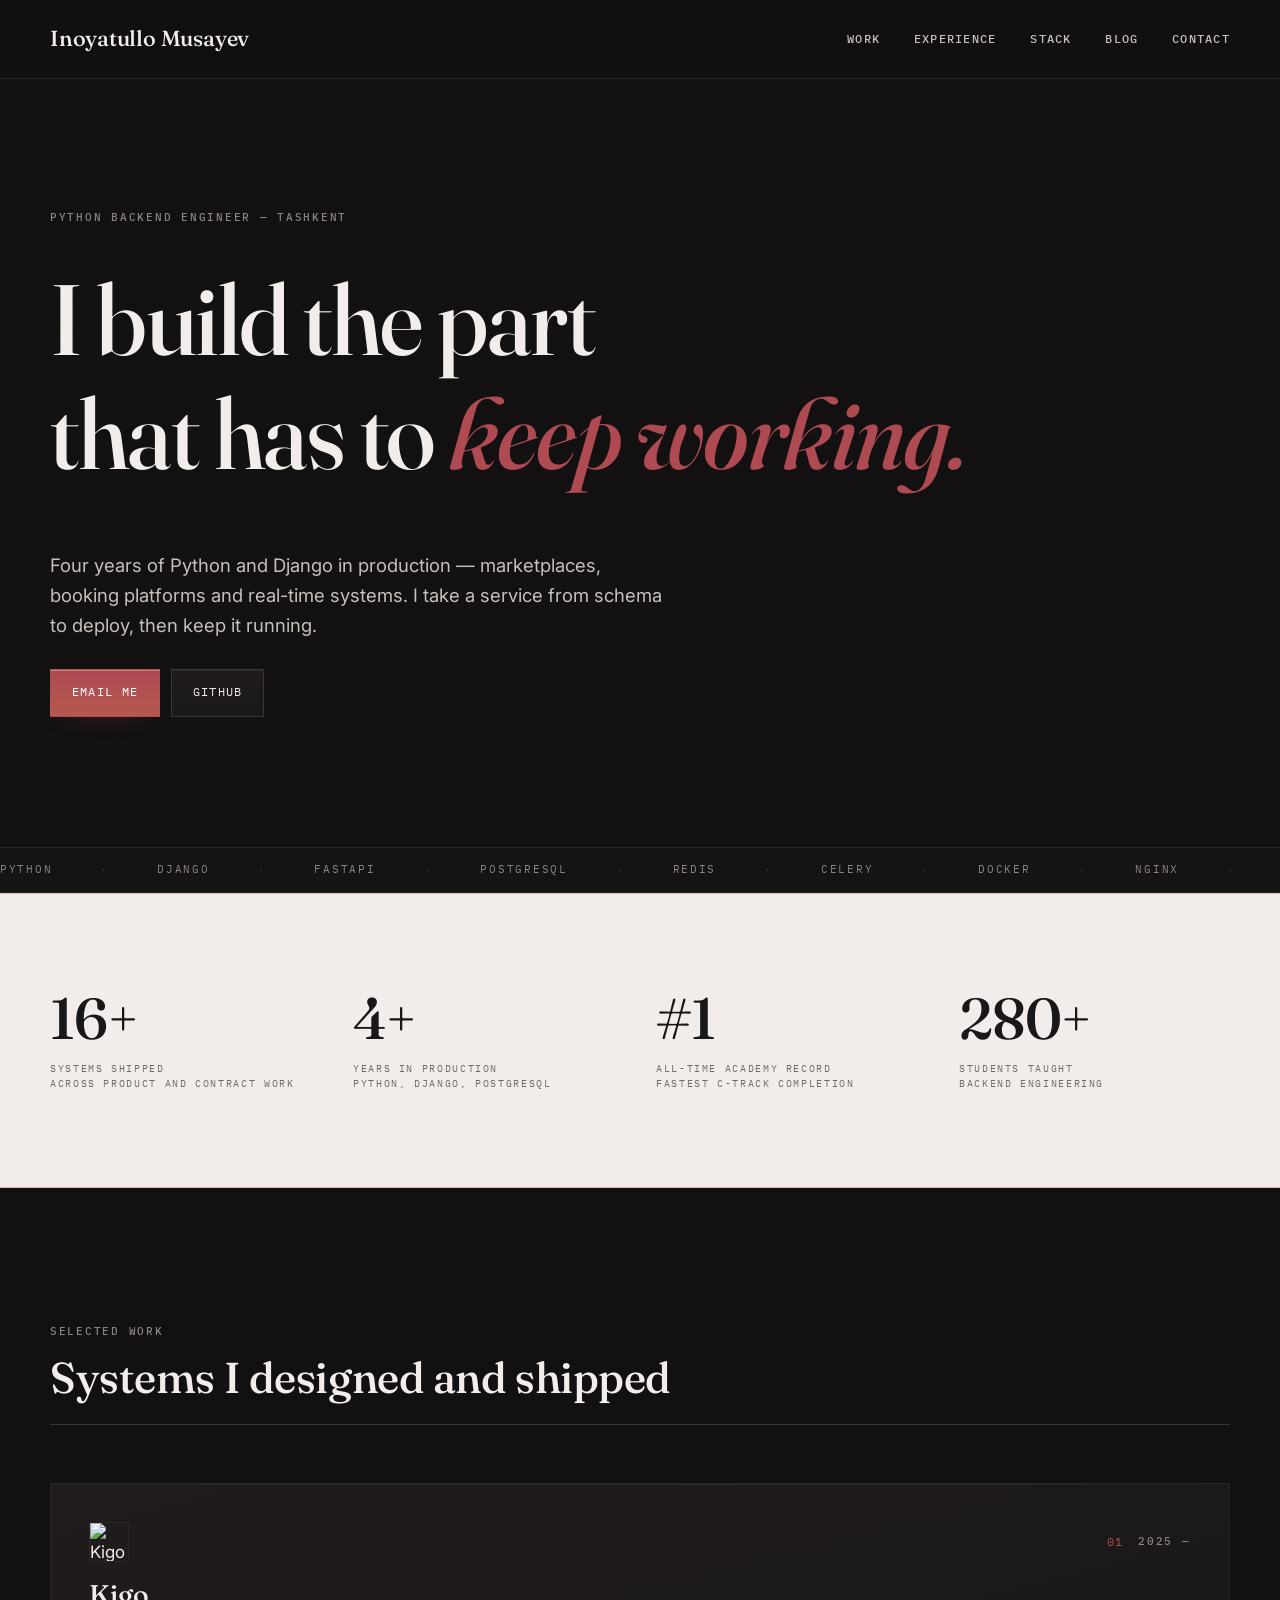
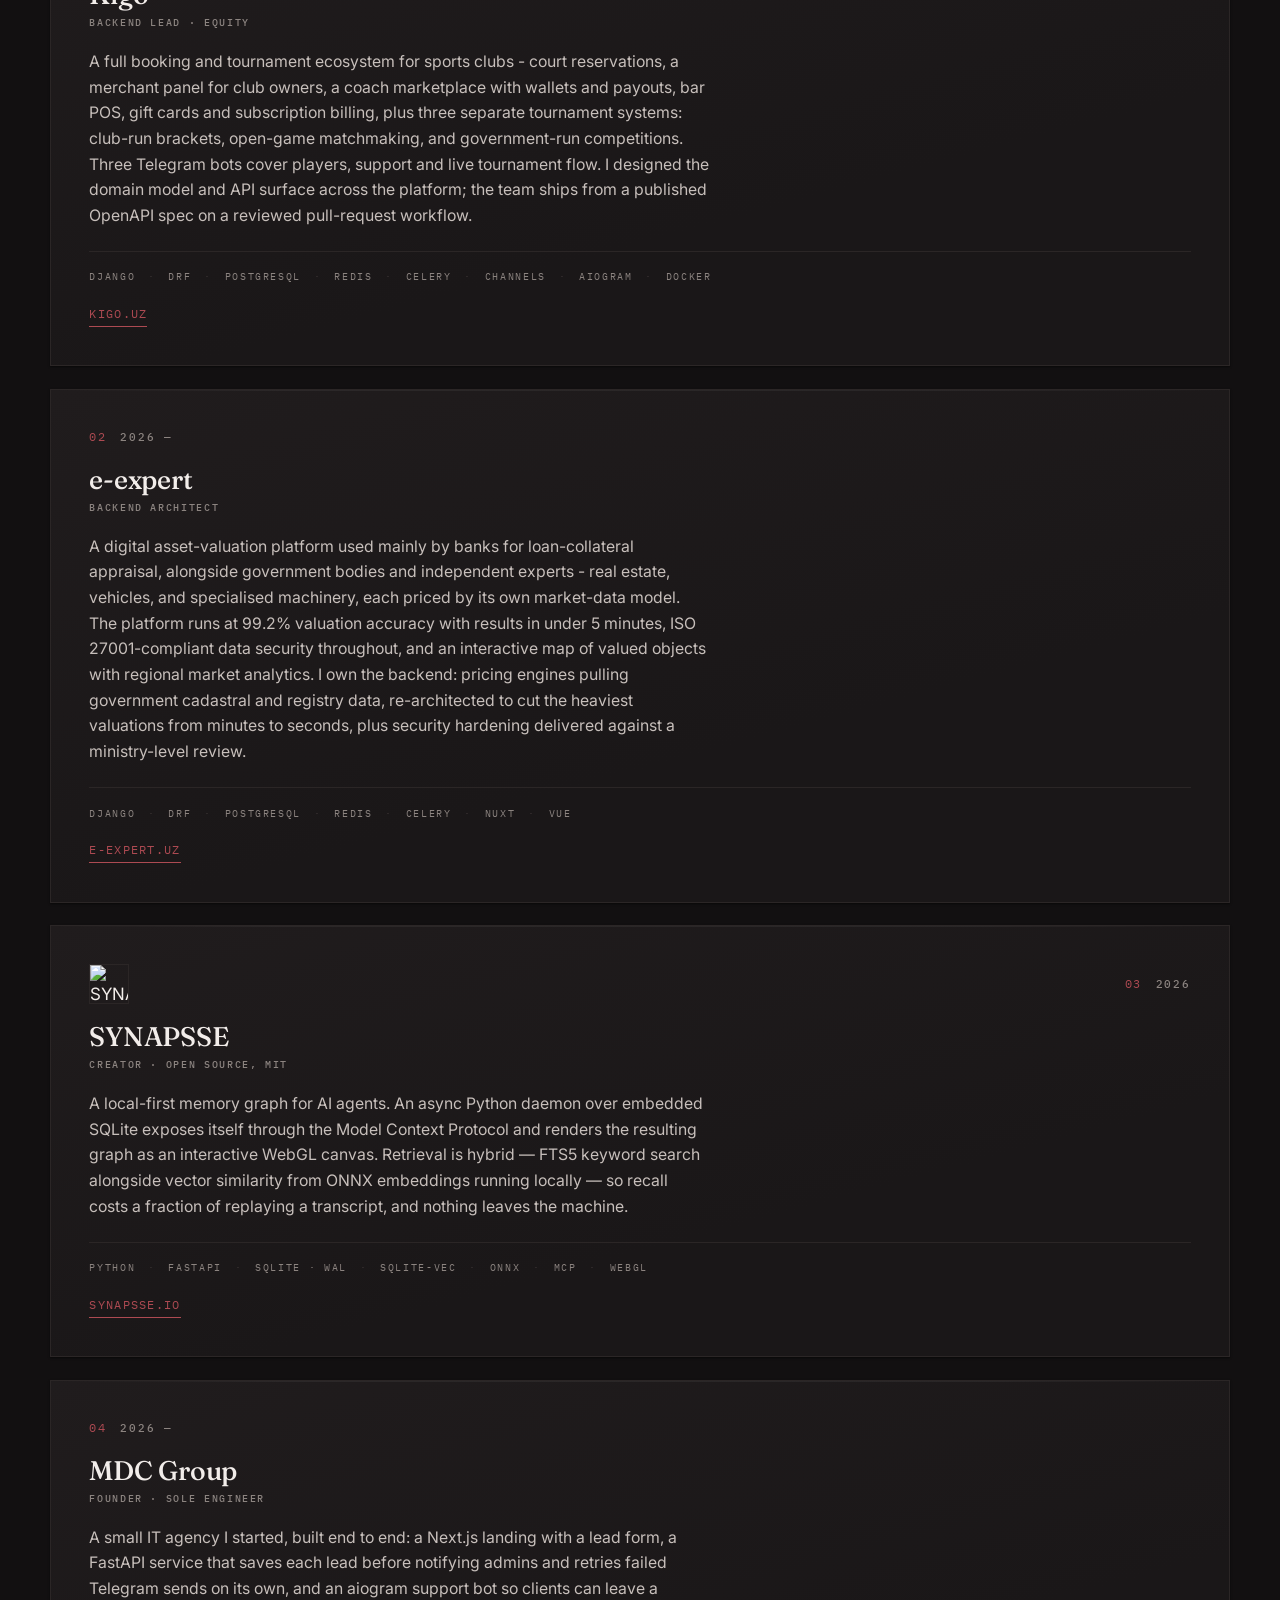
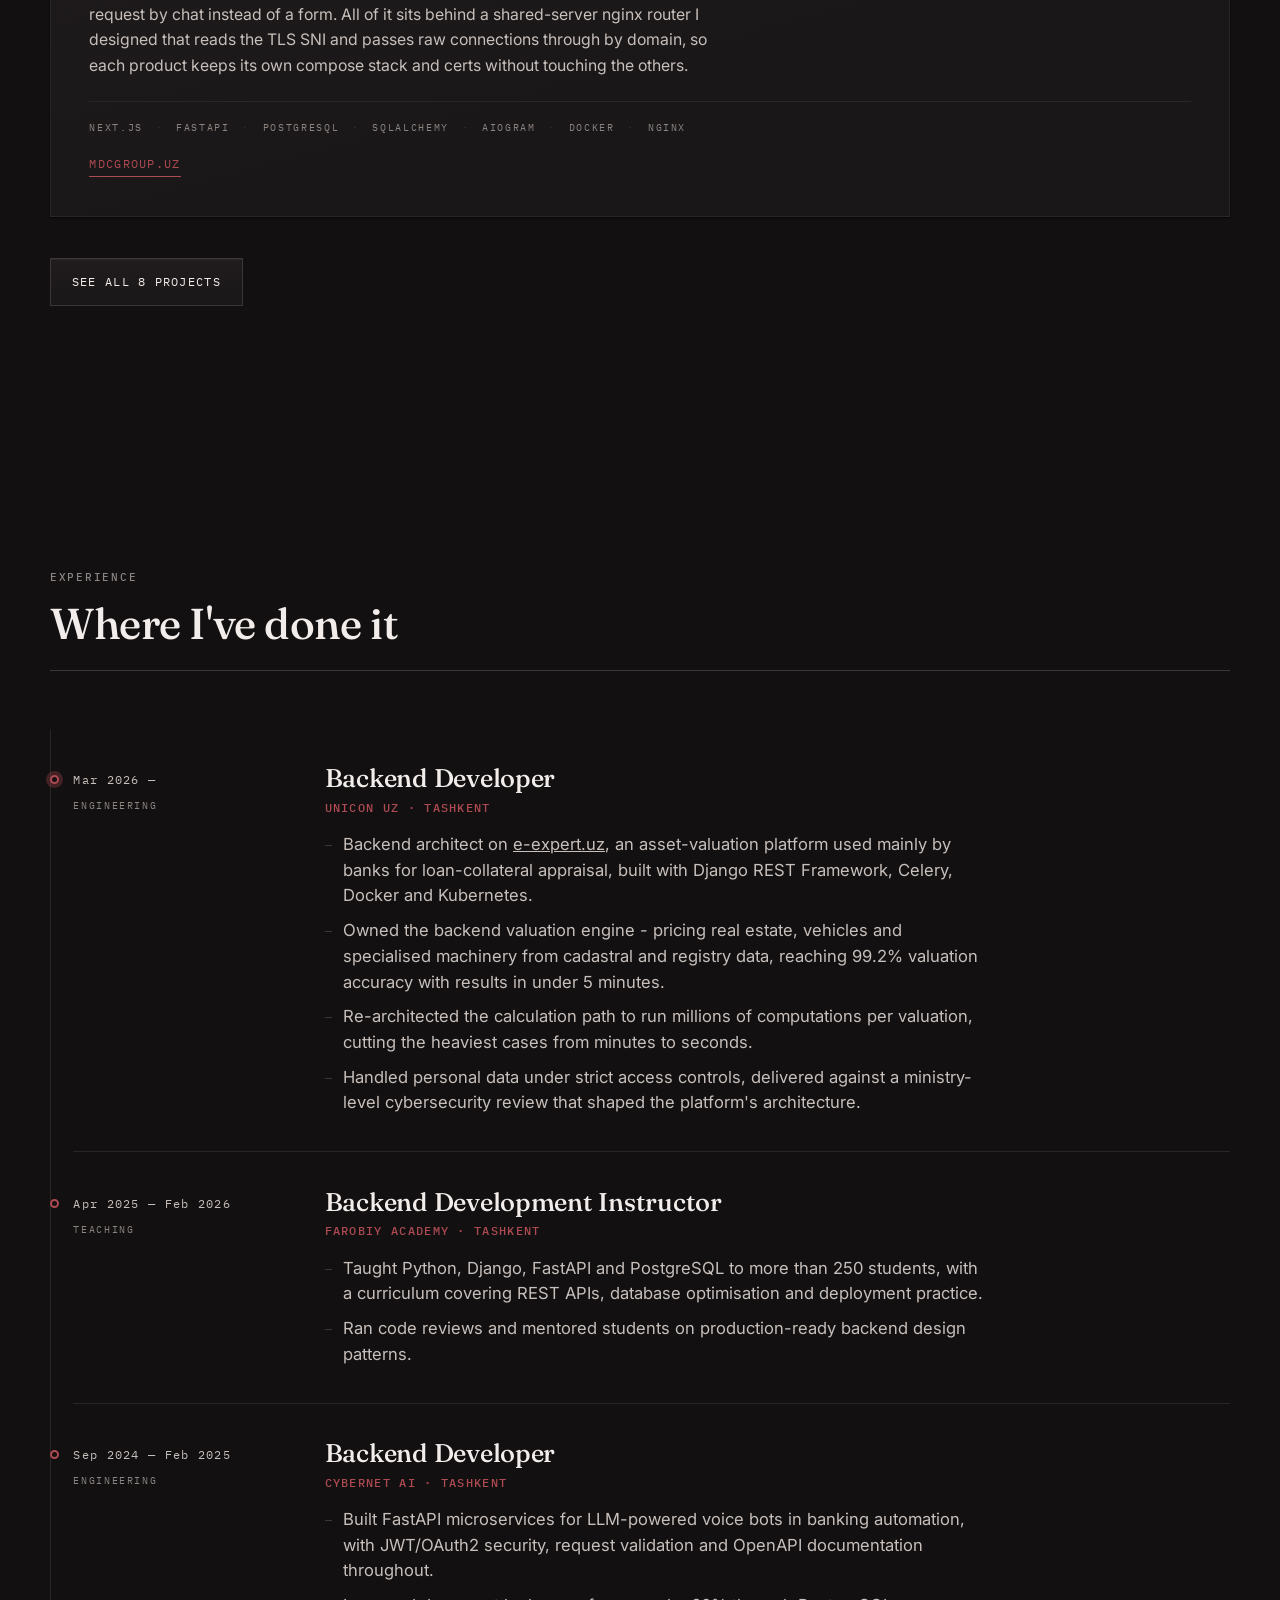
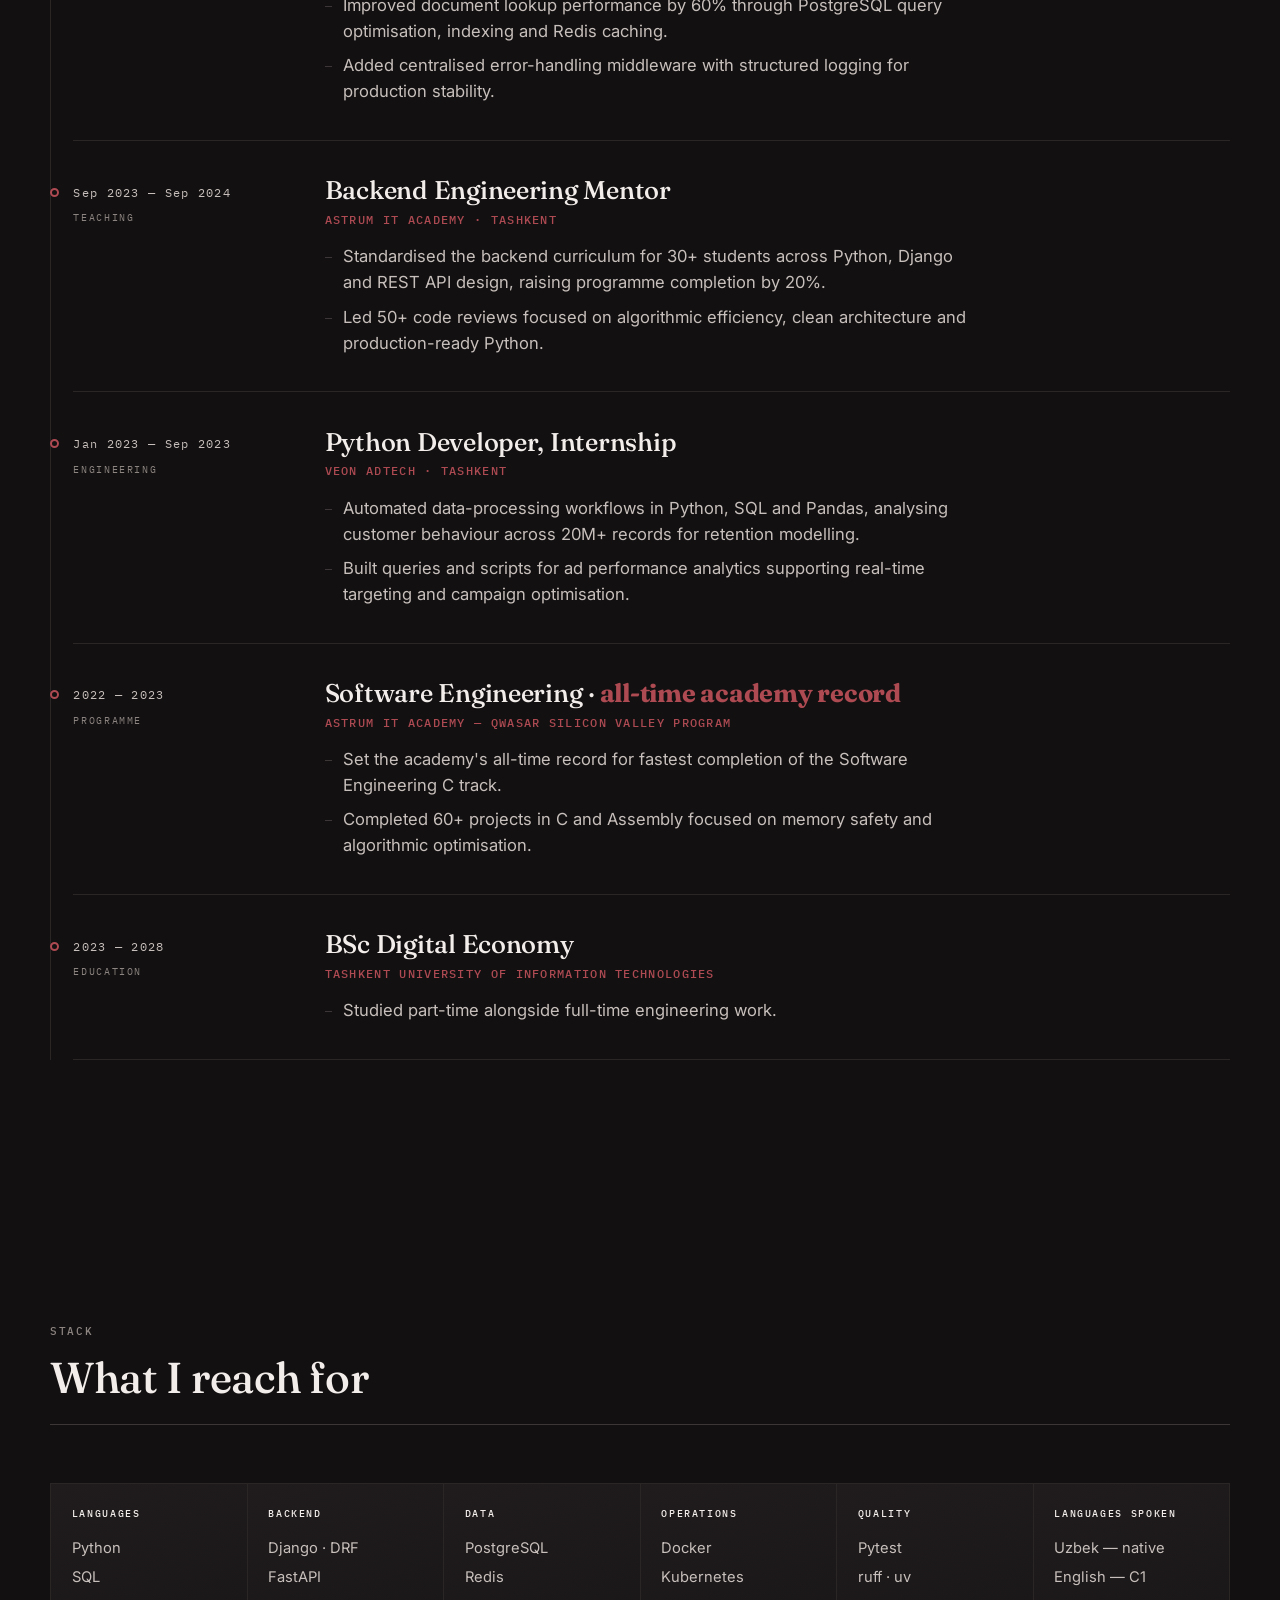
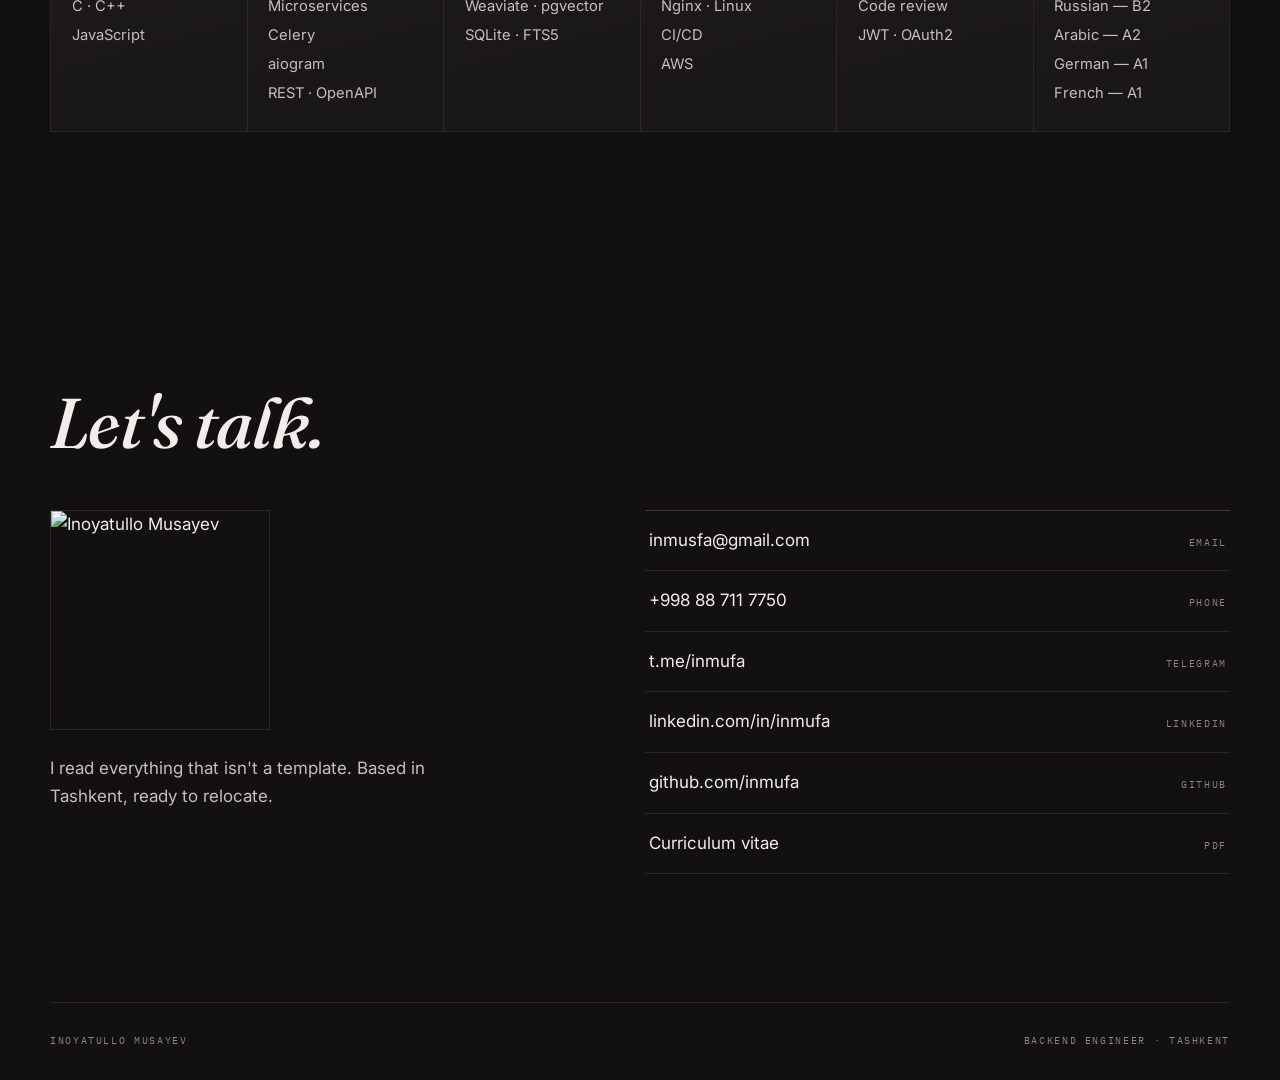
==== index.html @ 4c958985 "feat: split into multi-page site - dedicated work archive and blog" ====
<!doctype html>
<html lang="en">
<head>
<meta charset="utf-8">
<meta name="viewport" content="width=device-width, initial-scale=1">
<meta name="color-scheme" content="light dark">

<title>Inoyatullo Musayev — Python backend engineer</title>
<meta name="description" content="Python backend engineer in Tashkent. Four years of Django and FastAPI in production — marketplaces, booking platforms and real-time systems, owned from schema to deploy.">
<meta name="author" content="Inoyatullo Musayev">
<link rel="canonical" href="https://inmufa.com/">

<meta property="og:type" content="profile">
<meta property="og:site_name" content="Inoyatullo Musayev">
<meta property="og:title" content="Inoyatullo Musayev — Python backend engineer">
<meta property="og:description" content="Four years of Django and FastAPI in production. Marketplaces, booking platforms and real-time systems, owned from schema to deploy.">
<meta property="og:url" content="https://inmufa.com/">
<meta property="og:image" content="https://inmufa.com/assets/og.png">
<meta property="og:image:width" content="1200">
<meta property="og:image:height" content="630">
<meta name="twitter:card" content="summary_large_image">

<link rel="icon" href="assets/favicon.svg" type="image/svg+xml">
<meta name="theme-color" content="#120F10">

<link rel="preconnect" href="https://fonts.googleapis.com">
<link rel="preconnect" href="https://fonts.gstatic.com" crossorigin>
<link rel="stylesheet" href="https://fonts.googleapis.com/css2?family=Fraunces:ital,opsz,wght@0,9..144,400;0,9..144,500;0,9..144,600;1,9..144,500&family=Inter:wght@400;500;600;700&family=IBM+Plex+Mono:wght@400;500&display=swap">
<link rel="stylesheet" href="styles/main.css">

<script type="application/ld+json">
{
  "@context": "https://schema.org",
  "@type": "Person",
  "name": "Inoyatullo Musayev",
  "jobTitle": "Backend Engineer",
  "email": "inmusfa@gmail.com",
  "url": "https://inmufa.com/",
  "address": { "@type": "PostalAddress", "addressLocality": "Tashkent", "addressCountry": "UZ" },
  "knowsLanguage": ["uz", "en", "ru", "ar", "de", "fr"],
  "sameAs": [
    "https://github.com/inmufa",
    "https://www.linkedin.com/in/inmufa/",
    "https://t.me/inmufa"
  ]
}
</script>
</head>

<body>
<a class="skip" href="#work">Skip to work</a>
<div class="progress" aria-hidden="true"></div>

<header class="nav">
  <div class="wrap nav__bar">
    <a class="nav__name" href="#top">Inoyatullo Musayev</a>
    <nav class="nav__links" aria-label="Sections">
      <a href="#work">Work</a>
      <a href="#experience">Experience</a>
      <a href="#stack">Stack</a>
      <a href="blog/">Blog</a>
      <a href="#contact">Contact</a>
      <a class="nav__mobile" href="mailto:inmusfa@gmail.com">Email</a>
    </nav>
  </div>
</header>

<main id="top">

  <section class="hero wrap" aria-label="Introduction">
    <p class="label hero__eyebrow">Python backend engineer — Tashkent</p>
    <h1 class="hero__title" aria-label="I build the part that has to keep working.">
      <span class="mask"><span>I build the part</span></span>
      <span class="mask"><span>that has to <em>keep working.</em></span></span>
    </h1>
    <div class="hero__foot">
      <p>
        Four years of Python and Django in production — marketplaces, booking platforms
        and real-time systems. I take a service from schema to deploy, then keep it running.
      </p>
      <div class="hero__cta">
        <a class="button button--primary" href="mailto:inmusfa@gmail.com"><span>Email me</span></a>
        <a class="button" href="https://github.com/inmufa" target="_blank" rel="noopener noreferrer"><span>GitHub</span></a>
      </div>
    </div>
  </section>

  <div class="marquee" aria-hidden="true">
    <div class="marquee__track">
      <span>Python</span><span>Django</span><span>FastAPI</span><span>PostgreSQL</span><span>Redis</span><span>Celery</span><span>Docker</span><span>Nginx</span><span>Pytest</span><span>OpenAPI</span>
      <span>Python</span><span>Django</span><span>FastAPI</span><span>PostgreSQL</span><span>Redis</span><span>Celery</span><span>Docker</span><span>Nginx</span><span>Pytest</span><span>OpenAPI</span>
    </div>
  </div>

  <section class="band" aria-label="At a glance">
    <div class="wrap band__grid">
      <div class="stat">
        <b class="stat__value" data-count-to="16" data-suffix="+">16+</b>
        <span class="stat__label">Systems shipped<br>across product and contract work</span>
      </div>
      <div class="stat">
        <b class="stat__value" data-count-to="4" data-suffix="+">4+</b>
        <span class="stat__label">Years in production<br>Python, Django, PostgreSQL</span>
      </div>
      <div class="stat">
        <b class="stat__value" data-count-to="1" data-prefix="#">#1</b>
        <span class="stat__label">All-time academy record<br>fastest C-track completion</span>
      </div>
      <div class="stat">
        <b class="stat__value" data-count-to="280" data-suffix="+">280+</b>
        <span class="stat__label">Students taught<br>backend engineering</span>
      </div>
    </div>
  </section>

  <section class="section wrap" id="work" aria-labelledby="work-title">
    <header class="section__head reveal">
      <span class="label">Selected work</span>
      <h2 id="work-title">Systems I designed and shipped</h2>
      <div class="section__rule"></div>
    </header>

    <div class="cards">
      <article class="card card--wide reveal">
        <div class="card__top"><img class="card__logo" src="assets/logos/kigo.png" alt="Kigo logo" width="40" height="40" loading="lazy"><span class="card__num">01</span><span class="label">2025 —</span></div>
        <h3 class="card__title">Kigo</h3>
        <p class="card__role">Backend lead · equity</p>
        <p class="card__body">
          A full booking and tournament ecosystem for sports clubs - court reservations, a
          merchant panel for club owners, a coach marketplace with wallets and payouts, bar
          POS, gift cards and subscription billing, plus three separate tournament systems:
          club-run brackets, open-game matchmaking, and government-run competitions. Three
          Telegram bots cover players, support and live tournament flow. I designed the domain
          model and API surface across the platform; the team ships from a published OpenAPI
          spec on a reviewed pull-request workflow.
        </p>
        <ul class="tech">
          <li>Django</li><li>DRF</li><li>PostgreSQL</li><li>Redis</li><li>Celery</li><li>Channels</li><li>aiogram</li><li>Docker</li>
        </ul>
        <a class="card__link" href="https://kigo.uz" target="_blank" rel="noopener noreferrer">kigo.uz</a>
      </article>

      <article class="card card--wide reveal">
        <div class="card__top"><span class="card__num">02</span><span class="label">2026 —</span></div>
        <h3 class="card__title">e-expert</h3>
        <p class="card__role">Backend architect</p>
        <p class="card__body">
          A digital asset-valuation platform used mainly by banks for loan-collateral
          appraisal, alongside government bodies and independent experts - real estate,
          vehicles, and specialised machinery, each priced by its own market-data model. The
          platform runs at 99.2% valuation accuracy with results in under 5 minutes, ISO
          27001-compliant data security throughout, and an interactive map of valued objects
          with regional market analytics. I own the backend: pricing engines pulling
          government cadastral and registry data, re-architected to cut the heaviest
          valuations from minutes to seconds, plus security hardening delivered against a
          ministry-level review.
        </p>
        <ul class="tech">
          <li>Django</li><li>DRF</li><li>PostgreSQL</li><li>Redis</li><li>Celery</li><li>Nuxt</li><li>Vue</li>
        </ul>
        <a class="card__link" href="https://e-expert.uz" target="_blank" rel="noopener noreferrer">e-expert.uz</a>
      </article>

      <article class="card card--wide reveal">
        <div class="card__top"><img class="card__logo" src="assets/logos/synapsse.png" alt="SYNAPSSE logo" width="40" height="40" loading="lazy"><span class="card__num">03</span><span class="label">2026</span></div>
        <h3 class="card__title">SYNAPSSE</h3>
        <p class="card__role">Creator · open source, MIT</p>
        <p class="card__body">
          A local-first memory graph for AI agents. An async Python daemon over embedded SQLite
          exposes itself through the Model Context Protocol and renders the resulting graph as
          an interactive WebGL canvas. Retrieval is hybrid — FTS5 keyword search alongside
          vector similarity from ONNX embeddings running locally — so recall costs a fraction
          of replaying a transcript, and nothing leaves the machine.
        </p>
        <ul class="tech">
          <li>Python</li><li>FastAPI</li><li>SQLite · WAL</li><li>sqlite-vec</li><li>ONNX</li><li>MCP</li><li>WebGL</li>
        </ul>
        <a class="card__link" href="https://synapsse.io" target="_blank" rel="noopener noreferrer">synapsse.io</a>
      </article>

      <article class="card card--wide reveal">
        <div class="card__top"><span class="card__num">04</span><span class="label">2026 —</span></div>
        <h3 class="card__title">MDC Group</h3>
        <p class="card__role">Founder · sole engineer</p>
        <p class="card__body">
          A small IT agency I started, built end to end: a Next.js landing with a lead form,
          a FastAPI service that saves each lead before notifying admins and retries failed
          Telegram sends on its own, and an aiogram support bot so clients can leave a request
          by chat instead of a form. All of it sits behind a shared-server nginx router I
          designed that reads the TLS SNI and passes raw connections through by domain, so
          each product keeps its own compose stack and certs without touching the others.
        </p>
        <ul class="tech">
          <li>Next.js</li><li>FastAPI</li><li>PostgreSQL</li><li>SQLAlchemy</li><li>aiogram</li><li>Docker</li><li>nginx</li>
        </ul>
        <a class="card__link" href="https://mdcgroup.uz" target="_blank" rel="noopener noreferrer">mdcgroup.uz</a>
      </article>
    </div>

    <a class="button work__more" href="work/"><span>See all 8 projects</span></a>
  </section>

  <section class="section wrap" id="experience" aria-labelledby="experience-title">
    <header class="section__head reveal">
      <span class="label">Experience</span>
      <h2 id="experience-title">Where I've done it</h2>
      <div class="section__rule"></div>
    </header>

    <div class="timeline reveal">
      <article class="role">
        <div class="role__when">Mar 2026 —<span class="role__kind">Engineering</span></div>
        <div class="role__detail">
          <h3 class="role__title">Backend Developer</h3>
          <p class="role__place">UNICON UZ · Tashkent</p>
          <ul class="role__points">
            <li>Backend architect on <a href="https://e-expert.uz" target="_blank" rel="noopener noreferrer">e-expert.uz</a>, an asset-valuation platform used mainly by banks for loan-collateral appraisal, built with Django REST Framework, Celery, Docker and Kubernetes.</li>
            <li>Owned the backend valuation engine - pricing real estate, vehicles and specialised machinery from cadastral and registry data, reaching 99.2% valuation accuracy with results in under 5 minutes.</li>
            <li>Re-architected the calculation path to run millions of computations per valuation, cutting the heaviest cases from minutes to seconds.</li>
            <li>Handled personal data under strict access controls, delivered against a ministry-level cybersecurity review that shaped the platform's architecture.</li>
          </ul>
        </div>
      </article>

      <article class="role">
        <div class="role__when">Apr 2025 — Feb 2026<span class="role__kind">Teaching</span></div>
        <div class="role__detail">
          <h3 class="role__title">Backend Development Instructor</h3>
          <p class="role__place">Farobiy Academy · Tashkent</p>
          <ul class="role__points">
            <li>Taught Python, Django, FastAPI and PostgreSQL to more than 250 students, with a curriculum covering REST APIs, database optimisation and deployment practice.</li>
            <li>Ran code reviews and mentored students on production-ready backend design patterns.</li>
          </ul>
        </div>
      </article>

      <article class="role">
        <div class="role__when">Sep 2024 — Feb 2025<span class="role__kind">Engineering</span></div>
        <div class="role__detail">
          <h3 class="role__title">Backend Developer</h3>
          <p class="role__place">Cybernet AI · Tashkent</p>
          <ul class="role__points">
            <li>Built FastAPI microservices for LLM-powered voice bots in banking automation, with JWT/OAuth2 security, request validation and OpenAPI documentation throughout.</li>
            <li>Improved document lookup performance by 60% through PostgreSQL query optimisation, indexing and Redis caching.</li>
            <li>Added centralised error-handling middleware with structured logging for production stability.</li>
          </ul>
        </div>
      </article>

      <article class="role">
        <div class="role__when">Sep 2023 — Sep 2024<span class="role__kind">Teaching</span></div>
        <div class="role__detail">
          <h3 class="role__title">Backend Engineering Mentor</h3>
          <p class="role__place">Astrum IT Academy · Tashkent</p>
          <ul class="role__points">
            <li>Standardised the backend curriculum for 30+ students across Python, Django and REST API design, raising programme completion by 20%.</li>
            <li>Led 50+ code reviews focused on algorithmic efficiency, clean architecture and production-ready Python.</li>
          </ul>
        </div>
      </article>

      <article class="role">
        <div class="role__when">Jan 2023 — Sep 2023<span class="role__kind">Engineering</span></div>
        <div class="role__detail">
          <h3 class="role__title">Python Developer, Internship</h3>
          <p class="role__place">VEON AdTech · Tashkent</p>
          <ul class="role__points">
            <li>Automated data-processing workflows in Python, SQL and Pandas, analysing customer behaviour across 20M+ records for retention modelling.</li>
            <li>Built queries and scripts for ad performance analytics supporting real-time targeting and campaign optimisation.</li>
          </ul>
        </div>
      </article>

      <article class="role">
        <div class="role__when">2022 — 2023<span class="role__kind">Programme</span></div>
        <div class="role__detail">
          <h3 class="role__title">Software Engineering · <b>all-time academy record</b></h3>
          <p class="role__place">Astrum IT Academy — Qwasar Silicon Valley Program</p>
          <ul class="role__points">
            <li>Set the academy's all-time record for fastest completion of the Software Engineering C track.</li>
            <li>Completed 60+ projects in C and Assembly focused on memory safety and algorithmic optimisation.</li>
          </ul>
        </div>
      </article>

      <article class="role">
        <div class="role__when">2023 — 2028<span class="role__kind">Education</span></div>
        <div class="role__detail">
          <h3 class="role__title">BSc Digital Economy</h3>
          <p class="role__place">Tashkent University of Information Technologies</p>
          <ul class="role__points">
            <li>Studied part-time alongside full-time engineering work.</li>
          </ul>
        </div>
      </article>
    </div>
  </section>

  <section class="section wrap" id="stack" aria-labelledby="stack-title">
    <header class="section__head reveal">
      <span class="label">Stack</span>
      <h2 id="stack-title">What I reach for</h2>
      <div class="section__rule"></div>
    </header>

    <div class="stack reveal">
      <div class="stack__cell">
        <h4>Languages</h4>
        <ul><li>Python</li><li>SQL</li><li>C · C++</li><li>JavaScript</li></ul>
      </div>
      <div class="stack__cell">
        <h4>Backend</h4>
        <ul><li>Django · DRF</li><li>FastAPI</li><li>Microservices</li><li>Celery</li><li>aiogram</li><li>REST · OpenAPI</li></ul>
      </div>
      <div class="stack__cell">
        <h4>Data</h4>
        <ul><li>PostgreSQL</li><li>Redis</li><li>Weaviate · pgvector</li><li>SQLite · FTS5</li></ul>
      </div>
      <div class="stack__cell">
        <h4>Operations</h4>
        <ul><li>Docker</li><li>Kubernetes</li><li>Nginx · Linux</li><li>CI/CD</li><li>AWS</li></ul>
      </div>
      <div class="stack__cell">
        <h4>Quality</h4>
        <ul><li>Pytest</li><li>ruff · uv</li><li>Code review</li><li>JWT · OAuth2</li></ul>
      </div>
      <div class="stack__cell">
        <h4>Languages spoken</h4>
        <ul><li>Uzbek — native</li><li>English — C1</li><li>Russian — B2</li><li>Arabic — A2</li><li>German — A1</li><li>French — A1</li></ul>
      </div>
    </div>
  </section>

  <section class="section wrap contact" id="contact" aria-labelledby="contact-title">
    <div class="reveal">
      <h2 class="contact__title" id="contact-title">Let's talk.</h2>
      <div class="contact__grid">
        <div class="contact__intro">
          <img class="contact__portrait" src="assets/portrait.jpg"
               alt="Inoyatullo Musayev" width="220" height="220" loading="lazy">
          <p class="contact__note">I read everything that isn't a template. Based in Tashkent, ready to relocate.</p>
        </div>
        <ul class="links">
          <li><a href="mailto:inmusfa@gmail.com"><span>inmusfa@gmail.com</span><em>Email</em></a></li>
          <li><a href="tel:+998887117750"><span>+998 88 711 7750</span><em>Phone</em></a></li>
          <li><a href="https://t.me/inmufa" target="_blank" rel="noopener noreferrer"><span>t.me/inmufa</span><em>Telegram</em></a></li>
          <li><a href="https://www.linkedin.com/in/inmufa/" target="_blank" rel="noopener noreferrer"><span>linkedin.com/in/inmufa</span><em>LinkedIn</em></a></li>
          <li><a href="https://github.com/inmufa" target="_blank" rel="noopener noreferrer"><span>github.com/inmufa</span><em>GitHub</em></a></li>
          <li><a href="cv/" target="_blank" rel="noopener"><span>Curriculum vitae</span><em>PDF</em></a></li>
        </ul>
      </div>
    </div>
  </section>
</main>

<footer class="wrap footer">
  <span>Inoyatullo Musayev</span>
  <span>Backend engineer · Tashkent</span>
</footer>

<script src="scripts/main.js" defer></script>
</body>
</html>
---- styles/main.css ----
/* ============================================================
   Inoyatullo Musayev — portfolio
   Dark, warm and editorial: serif display type, burgundy accent,
   restrained motion. Not another blue-on-black dev template.
   ============================================================ */

/* --- tokens -------------------------------------------------- */
:root {
  color-scheme: dark light;

  --paper: #121011;
  --panel: #1A1718;
  --panel-top: #201C1D;
  --sunken: #161314;

  --ink: #F2EDEA;
  --ink-2: #C7BFBB;
  --muted: #8C8480;

  --line: #2B2626;
  --line-strong: #3D3636;

  --accent: #AD4A52;
  --accent-2: #C97A4A;
  --accent-wash: rgb(173 74 82 / 12%);
  --accent-glow: rgb(173 74 82 / 32%);

  --rim: rgb(255 255 255 / 8%);
  --sheen: rgb(255 255 255 / 5%);
  --shadow: rgb(0 0 0 / 55%);

  --band: #F2EDEA;
  --band-ink: #1A1718;
  --band-muted: #726B67;

  --display: "Fraunces", "Iowan Old Style", Georgia, serif;
  --body: "Inter", "Helvetica Neue", Arial, sans-serif;
  --mono: "IBM Plex Mono", ui-monospace, "SF Mono", Menlo, monospace;

  --page: 1180px;
  --gutter: clamp(1.25rem, 5vw, 3rem);
  --nav-height: 78px;

  --ease: cubic-bezier(0.22, 1, 0.36, 1);
  --ease-out: cubic-bezier(0.16, 1, 0.3, 1);
}

/* An explicit light mode, kept for anyone who asks for it — not
   the default experience the brand wants to lead with. */
:root[data-theme="light"] {
  --paper: #FBF9F7;
  --panel: #FFFFFF;
  --panel-top: #FFFFFF;
  --sunken: #F2EEEB;

  --ink: #1D1818;
  --ink-2: #4A4342;
  --muted: #847B77;

  --line: #E7E0DC;
  --line-strong: #D6CCC6;

  --accent: #8E3942;
  --accent-2: #AD6134;
  --accent-wash: rgb(142 57 66 / 9%);
  --accent-glow: rgb(142 57 66 / 22%);

  --rim: rgb(255 255 255 / 95%);
  --sheen: rgb(255 255 255 / 60%);
  --shadow: rgb(29 24 24 / 10%);

  --band: #1D1818;
  --band-ink: #FBF9F7;
  --band-muted: #A39A95;
}

/* --- base ---------------------------------------------------- */
*,
*::before,
*::after { box-sizing: border-box; }

html {
  scroll-behavior: smooth;
  -webkit-text-size-adjust: 100%;
}

body {
  margin: 0;
  background: var(--paper);
  color: var(--ink);
  font-family: var(--body);
  font-size: 17px;
  line-height: 1.62;
  overflow-x: hidden;
  -webkit-font-smoothing: antialiased;
}

/* A grain plate so the flat ground reads as a surface. */
body::after {
  content: "";
  position: fixed;
  inset: 0;
  z-index: 0;
  opacity: 0.5;
  mix-blend-mode: overlay;
  pointer-events: none;
  background-image: url("data:image/svg+xml,%3Csvg xmlns='http://www.w3.org/2000/svg' width='120' height='120'%3E%3Cfilter id='g'%3E%3CfeTurbulence type='fractalNoise' baseFrequency='.9' numOctaves='4'/%3E%3C/filter%3E%3Crect width='120' height='120' filter='url(%23g)' opacity='.045'/%3E%3C/svg%3E");
}

.nav,
main,
.footer { position: relative; z-index: 1; }

p, h1, h2, h3, h4 { margin: 0; }
ul { margin: 0; padding: 0; list-style: none; }
a { color: inherit; }

:focus-visible {
  outline: 2px solid var(--accent);
  outline-offset: 3px;
}

/* --- utilities ----------------------------------------------- */
.wrap {
  width: min(var(--page), 100% - var(--gutter) * 2);
  margin-inline: auto;
}

.label {
  font-family: var(--mono);
  font-size: 0.68rem;
  font-weight: 500;
  letter-spacing: 0.16em;
  text-transform: uppercase;
  color: var(--muted);
}

.skip {
  position: absolute;
  top: 0;
  left: -9999px;
  z-index: 100;
  padding: 0.7rem 1.1rem;
  background: var(--ink);
  color: var(--paper);
  font-family: var(--mono);
  font-size: 0.73rem;
  letter-spacing: 0.11em;
  text-transform: uppercase;
}
.skip:focus { left: 0.75rem; top: 0.75rem; }

.progress {
  position: fixed;
  inset: 0 auto auto 0;
  z-index: 99;
  width: 0;
  height: 2px;
  background: var(--accent);
  transition: width 0.1s linear;
}

/* --- navigation ---------------------------------------------- */
.nav {
  position: sticky;
  top: 0;
  z-index: 60;
  background: color-mix(in srgb, var(--paper) 78%, transparent);
  backdrop-filter: blur(14px) saturate(1.2);
  border-bottom: 1px solid var(--line);
}

.nav__bar {
  display: flex;
  align-items: center;
  justify-content: space-between;
  gap: 2rem;
  height: var(--nav-height);
}

.nav__name {
  font-family: var(--display);
  font-size: clamp(1.2rem, 1.7vw, 1.5rem);
  font-weight: 500;
  letter-spacing: -0.01em;
  text-decoration: none;
  white-space: nowrap;
}

.nav__links { display: flex; gap: 2.1rem; }

.nav__links a {
  position: relative;
  padding-block: 0.5rem;
  font-family: var(--mono);
  font-size: 0.73rem;
  font-weight: 500;
  letter-spacing: 0.11em;
  text-transform: uppercase;
  text-decoration: none;
  color: var(--ink-2);
  transition: color 0.3s var(--ease);
}

.nav__links a::after {
  content: "";
  position: absolute;
  inset: auto 0 0.2rem 0;
  height: 1px;
  background: var(--accent);
  transform: scaleX(0);
  transform-origin: right;
  transition: transform 0.45s var(--ease);
}

.nav__links a:hover { color: var(--ink); }
.nav__links a:hover::after,
.nav__links a.is-current::after {
  transform: scaleX(1);
  transform-origin: left;
}
.nav__links a.is-current { color: var(--accent); }

.nav__mobile { display: none; }

/* --- hero ----------------------------------------------------- */
.hero {
  position: relative;
  display: flex;
  flex-direction: column;
  justify-content: center;
  min-height: calc(100svh - var(--nav-height) - 3.4rem);
  padding-block: clamp(3rem, 7vh, 5rem);
}

.hero__eyebrow {
  margin-bottom: clamp(1.6rem, 4vw, 2.6rem);
  opacity: 0;
  animation: fade-in 0.8s var(--ease) 0.1s forwards;
}

.hero__title {
  max-width: 21ch;
  font-family: var(--display);
  font-size: clamp(2.7rem, 7.8vw, 6.6rem);
  font-weight: 500;
  line-height: 1.02;
  letter-spacing: -0.015em;
}

.hero__title em {
  font-style: italic;
  font-weight: 500;
  color: var(--accent);
}

.mask {
  display: block;
  overflow: hidden;
  padding-bottom: 0.12em;
}

.mask > span {
  display: block;
  transform: translateY(110%);
  animation: rise 1.1s var(--ease-out) forwards;
}
.mask:nth-child(2) > span { animation-delay: 0.1s; }

.hero__foot {
  display: flex;
  flex-direction: column;
  align-items: flex-start;
  gap: 1.8rem;
  max-width: 56ch;
  margin-top: clamp(2.2rem, 5vw, 3.4rem);
  opacity: 0;
  animation: fade-up 1s var(--ease-out) 0.5s forwards;
}

.hero__foot p {
  max-width: 52ch;
  color: var(--ink-2);
  font-size: clamp(1rem, 1.5vw, 1.16rem);
  text-wrap: pretty;
}

.hero__cta { display: flex; flex-wrap: wrap; gap: 0.7rem; }

/* --- buttons --------------------------------------------------- */
.button {
  position: relative;
  display: inline-flex;
  align-items: center;
  gap: 0.5rem;
  padding: 0.85rem 1.3rem;
  overflow: hidden;
  border: 1px solid var(--line-strong);
  background: linear-gradient(180deg, var(--panel-top), var(--panel));
  box-shadow: inset 0 1px 0 var(--sheen);
  font-family: var(--mono);
  font-size: 0.73rem;
  letter-spacing: 0.11em;
  text-transform: uppercase;
  text-decoration: none;
  transition: color 0.4s var(--ease), border-color 0.4s var(--ease), box-shadow 0.4s var(--ease);
}

.button span { position: relative; z-index: 1; }

.button::before {
  content: "";
  position: absolute;
  inset: 0;
  background: var(--ink);
  transform: translateY(101%);
  transition: transform 0.45s var(--ease-out);
}

.button:hover {
  color: var(--paper);
  border-color: var(--ink);
  box-shadow: inset 0 1px 0 var(--sheen), 0 10px 26px -14px var(--accent-glow);
}
.button:hover::before { transform: none; }

.button--primary {
  background: linear-gradient(180deg, var(--accent), color-mix(in srgb, var(--accent) 70%, var(--accent-2)));
  color: #fff;
  border-color: transparent;
  box-shadow: inset 0 1px 0 rgb(255 255 255 / 25%), 0 10px 26px -14px var(--accent-glow);
}
.button--primary::before { background: var(--accent-2); }
.button--primary:hover {
  color: #fff;
  border-color: transparent;
  box-shadow: inset 0 1px 0 rgb(255 255 255 / 25%), 0 14px 34px -12px var(--accent-glow);
}

/* --- marquee --------------------------------------------------- */
.marquee {
  overflow: hidden;
  padding-block: 0.85rem;
  background: var(--sunken);
  border-block: 1px solid var(--line);
}

.marquee__track {
  display: flex;
  gap: 3rem;
  width: max-content;
  animation: slide 42s linear infinite;
}

.marquee:hover .marquee__track { animation-play-state: paused; }

.marquee__track span {
  font-family: var(--mono);
  font-size: 0.68rem;
  letter-spacing: 0.16em;
  text-transform: uppercase;
  color: var(--muted);
  white-space: nowrap;
}

.marquee__track span::after {
  content: "·";
  margin-left: 3rem;
  color: var(--line-strong);
}

/* --- numbers band ---------------------------------------------- */
.band {
  position: relative;
  overflow: hidden;
  background: var(--band);
  color: var(--band-ink);
  padding: 0;
  border-block: 1px solid var(--accent-glow);
}

.band__grid {
  position: relative;
  display: grid;
  grid-template-columns: repeat(2, 1fr);
  gap: 2.5rem 1.5rem;
  padding-block: clamp(3.5rem, 8vw, 6rem);
}

.stat__value {
  display: block;
  font-family: var(--display);
  font-size: clamp(2.3rem, 5.2vw, 3.6rem);
  font-weight: 500;
  line-height: 1;
  letter-spacing: -0.01em;
  font-variant-numeric: tabular-nums;
}

.stat__label {
  display: block;
  margin-top: 0.8rem;
  font-family: var(--mono);
  font-size: 0.64rem;
  letter-spacing: 0.16em;
  text-transform: uppercase;
  line-height: 1.5;
  color: var(--band-muted);
}

/* --- section furniture ------------------------------------------ */
.section { padding-block: clamp(4.5rem, 10vw, 8rem); }

.section__head { margin-bottom: clamp(2.2rem, 5vw, 3.6rem); }

.section__head h2 {
  margin-top: 0.7rem;
  font-family: var(--display);
  font-size: clamp(1.8rem, 3.6vw, 2.7rem);
  font-weight: 500;
  line-height: 1.08;
  letter-spacing: -0.01em;
}

.section__rule {
  height: 1px;
  margin-top: 1.4rem;
  background: var(--line-strong);
  transform: scaleX(0);
  transform-origin: left;
  transition: transform 1.1s var(--ease-out);
}
.section__head.is-visible .section__rule { transform: none; }

.work__more {
  margin-top: clamp(2rem, 4vw, 2.6rem);
}

/* --- work cards -------------------------------------------------- */
.cards {
  display: grid;
  grid-template-columns: 1fr;
  gap: clamp(1rem, 2vw, 1.4rem);
}

.card {
  position: relative;
  isolation: isolate;
  display: flex;
  flex-direction: column;
  padding: clamp(1.6rem, 3.2vw, 2.4rem);
  background: linear-gradient(165deg, var(--panel-top), var(--panel) 65%);
  border: 1px solid var(--line);
  box-shadow: 0 1px 2px var(--shadow);
  transition:
    transform 0.55s var(--ease-out),
    box-shadow 0.55s var(--ease-out),
    border-color 0.55s var(--ease);
}

/* Rim light along the top edge. */
.card::before {
  content: "";
  position: absolute;
  inset: 0 0 auto 0;
  height: 1px;
  background: linear-gradient(90deg, transparent, var(--rim) 20%, var(--rim) 80%, transparent);
  opacity: 0.7;
  transition: opacity 0.55s var(--ease);
}
.card:hover::before { opacity: 1; }

/* Only cards that link anywhere behave like something you can click. */
.card:has(.card__link) { cursor: pointer; }
.card:has(.card__link):hover {
  transform: translateY(-4px);
  box-shadow: 0 24px 60px -24px var(--accent-glow), 0 18px 44px -18px var(--shadow);
  border-color: var(--line-strong);
}
.card:has(.card__link):hover .card__link { color: var(--accent); }

.card__top {
  display: flex;
  align-items: center;
  gap: 0.9rem;
  margin-bottom: 1.1rem;
}

.card__logo {
  width: 40px;
  height: 40px;
  margin-right: auto;
  border: 1px solid var(--line);
  object-fit: cover;
}

.card__num {
  font-family: var(--mono);
  font-size: 0.73rem;
  letter-spacing: 0.11em;
  color: var(--accent);
}

.card__title {
  margin-bottom: 0.3rem;
  font-family: var(--display);
  font-size: clamp(1.4rem, 2.1vw, 1.8rem);
  font-weight: 500;
  line-height: 1.12;
  letter-spacing: -0.01em;
}

.card__role {
  margin-bottom: 1.1rem;
  font-family: var(--mono);
  font-size: 0.64rem;
  font-weight: 500;
  letter-spacing: 0.16em;
  text-transform: uppercase;
  color: var(--muted);
}

.card__body {
  flex: 1;
  max-width: 62ch;
  font-size: 0.99rem;
  color: var(--ink-2);
}

.tech {
  display: flex;
  flex-wrap: wrap;
  gap: 0.45rem 0.8rem;
  margin-top: 1.4rem;
  padding-top: 1.1rem;
  border-top: 1px solid var(--line);
  font-family: var(--mono);
  font-size: 0.64rem;
  letter-spacing: 0.16em;
  text-transform: uppercase;
  color: var(--muted);
}

.tech li:not(:last-child)::after {
  content: "·";
  margin-left: 0.8rem;
  color: var(--line-strong);
}

.card__link {
  align-self: flex-start;
  margin-top: 1.2rem;
  padding-bottom: 0.12rem;
  border-bottom: 1px solid currentColor;
  font-family: var(--mono);
  font-size: 0.73rem;
  letter-spacing: 0.11em;
  text-transform: uppercase;
  text-decoration: none;
  color: var(--accent);
}

/* Stretches the link's hit area over the whole card. */
.card__link::after {
  content: "";
  position: absolute;
  inset: 0;
  z-index: 2;
}

/* --- experience --------------------------------------------------- */
.timeline {
  position: relative;
  padding-left: 1.4rem;
  border-left: 1px solid var(--line);
}

.role {
  position: relative;
  display: grid;
  grid-template-columns: 1fr;
  gap: 0.5rem;
  padding-block: 2.2rem;
  border-bottom: 1px solid var(--line);
}

.role::before {
  content: "";
  position: absolute;
  top: 2.9rem;
  left: -1.44rem;
  width: 9px;
  height: 9px;
  border-radius: 50%;
  background: var(--paper);
  border: 2px solid var(--accent);
}

.role:first-child::before { box-shadow: 0 0 0 4px var(--accent-glow); }

.role__when {
  padding-top: 0.45rem;
  font-family: var(--mono);
  font-size: 0.73rem;
  letter-spacing: 0.11em;
  color: var(--ink-2);
  white-space: nowrap;
  font-variant-numeric: tabular-nums;
}

.role__kind {
  display: block;
  margin-top: 0.5rem;
  font-size: 0.64rem;
  letter-spacing: 0.16em;
  text-transform: uppercase;
  color: var(--muted);
}

.role__title {
  margin-bottom: 0.25rem;
  font-family: var(--display);
  font-size: clamp(1.3rem, 2vw, 1.6rem);
  font-weight: 500;
  line-height: 1.16;
  letter-spacing: -0.01em;
}
.role__title b { color: var(--accent); }

.role__place {
  display: block;
  margin-bottom: 0.95rem;
  font-family: var(--mono);
  font-size: 0.74rem;
  font-weight: 500;
  letter-spacing: 0.11em;
  text-transform: uppercase;
  color: var(--accent);
}

.role__points { display: flex; flex-direction: column; gap: 0.55rem; }

.role__points li {
  position: relative;
  max-width: 66ch;
  padding-left: 1.15rem;
  font-size: 1.04rem;
  line-height: 1.55;
  color: var(--ink-2);
}

.role__points li::before {
  content: "";
  position: absolute;
  top: 0.78em;
  left: 0;
  width: 7px;
  height: 1px;
  background: var(--line-strong);
}

/* --- stack -------------------------------------------------------- */
.stack {
  display: grid;
  grid-template-columns: repeat(auto-fit, minmax(190px, 1fr));
  gap: 1px;
  background: var(--line);
  border: 1px solid var(--line);
}

.stack__cell {
  padding: 1.4rem 1.3rem 1.6rem;
  background: linear-gradient(165deg, var(--panel-top), var(--panel) 65%);
}

.stack__cell h4 {
  margin-bottom: 0.9rem;
  font-family: var(--mono);
  font-size: 0.64rem;
  font-weight: 500;
  letter-spacing: 0.16em;
  text-transform: uppercase;
  color: var(--ink);
}

.stack__cell ul { display: flex; flex-direction: column; gap: 0.32rem; }
.stack__cell li { font-size: 0.92rem; color: var(--ink-2); }

/* --- contact ------------------------------------------------------ */
.contact__title {
  font-family: var(--display);
  font-size: clamp(2.3rem, 6.5vw, 4.4rem);
  font-weight: 500;
  font-style: italic;
  line-height: 1;
  letter-spacing: -0.01em;
}

.contact__grid {
  display: grid;
  grid-template-columns: 1fr;
  gap: 2.5rem;
  margin-top: clamp(2rem, 5vw, 3.2rem);
}

.contact__intro {
  display: flex;
  flex-direction: column;
  align-items: flex-start;
  gap: 1.6rem;
}

.contact__portrait {
  width: 220px;
  height: 220px;
  object-fit: cover;
  border: 1px solid var(--line);
}

.contact__note {
  max-width: 38ch;
  color: var(--ink-2);
}

.links { border-top: 1px solid var(--line-strong); }

.links a {
  display: flex;
  align-items: baseline;
  justify-content: space-between;
  gap: 1.5rem;
  padding: 1rem 0.2rem;
  border-bottom: 1px solid var(--line);
  text-decoration: none;
  transition:
    padding-left 0.4s var(--ease),
    color 0.4s var(--ease),
    background 0.4s var(--ease);
}

.links em {
  font-style: normal;
  font-family: var(--mono);
  font-size: 0.64rem;
  letter-spacing: 0.16em;
  text-transform: uppercase;
  color: var(--muted);
}

.links a:hover {
  padding-left: 0.85rem;
  color: var(--accent);
  background: linear-gradient(90deg, var(--accent-wash), transparent);
}
.links a:hover em { color: var(--accent); }

/* --- blog -------------------------------------------------------- */
.postlist { display: flex; flex-direction: column; gap: 1px; background: var(--line); border: 1px solid var(--line); }

.postlist__item {
  display: block;
  padding: clamp(1.4rem, 3vw, 2rem);
  background: var(--panel);
  text-decoration: none;
  transition: background-color 0.3s var(--ease);
}
.postlist__item:hover { background: var(--panel-top); }

.postlist__date { display: block; margin-bottom: 0.7rem; }

.postlist__title {
  margin-bottom: 0.5rem;
  font-family: var(--display);
  font-size: clamp(1.25rem, 2.4vw, 1.6rem);
  font-weight: 500;
  letter-spacing: -0.01em;
}

.postlist__excerpt { max-width: 62ch; color: var(--ink-2); }

.post__head { margin-bottom: clamp(2rem, 4vw, 3rem); }

.post__title {
  margin-top: 0.8rem;
  max-width: 24ch;
  font-family: var(--display);
  font-size: clamp(2rem, 4.5vw, 3.2rem);
  font-weight: 500;
  line-height: 1.08;
  letter-spacing: -0.01em;
}

.post__body { max-width: 68ch; display: flex; flex-direction: column; gap: 1.3rem; }

.post__body p { font-size: 1.05rem; color: var(--ink-2); text-wrap: pretty; }

.post__body h2 {
  margin-top: 0.8rem;
  font-family: var(--display);
  font-size: clamp(1.3rem, 2.4vw, 1.6rem);
  font-weight: 500;
  color: var(--ink);
  letter-spacing: -0.01em;
}

.post__body code {
  padding: 0.1rem 0.4rem;
  background: var(--sunken);
  border: 1px solid var(--line);
  font-family: var(--mono);
  font-size: 0.88em;
}

.post__back { margin-top: clamp(2.5rem, 5vw, 3.5rem); }

/* --- footer -------------------------------------------------------- */
.footer {
  display: flex;
  flex-wrap: wrap;
  justify-content: space-between;
  gap: 1rem;
  padding-block: 1.9rem;
  border-top: 1px solid var(--line);
  font-family: var(--mono);
  font-size: 0.64rem;
  letter-spacing: 0.16em;
  text-transform: uppercase;
  color: var(--muted);
}

/* --- motion --------------------------------------------------------- */
@keyframes rise { to { transform: none; } }
@keyframes fade-in { to { opacity: 1; } }
@keyframes fade-up {
  from { opacity: 0; transform: translateY(18px); }
  to { opacity: 1; transform: none; }
}
@keyframes slide { to { transform: translateX(-50%); } }

.reveal {
  opacity: 0;
  transform: translateY(22px);
  transition:
    opacity 0.85s var(--ease-out),
    transform 0.85s var(--ease-out);
}
.reveal.is-visible { opacity: 1; transform: none; }

/* --- layout breakpoints ---------------------------------------------- */
@media (min-width: 800px) {
  .role {
    grid-template-columns: 12.5rem 1fr;
    gap: clamp(1.5rem, 4vw, 3.5rem);
  }
}

@media (min-width: 860px) {
  .band__grid { grid-template-columns: repeat(4, 1fr); gap: 2rem; }
  .contact__grid {
    grid-template-columns: 1fr 1.1fr;
    gap: 4rem;
    align-items: start;
  }
}

@media (min-width: 900px) {
  .cards { grid-template-columns: repeat(2, 1fr); }
  .card--wide { grid-column: 1 / -1; }
}

@media (max-width: 820px) {
  .nav__links a { display: none; }
  .nav__links a[href="#contact"],
  .nav__links a.nav__mobile { display: block; }
  .nav__links a.nav__mobile { color: var(--ink); }
  .nav__links { gap: 1.3rem; }
  .nav__bar { height: 64px; }
  .hero { min-height: auto; padding-block: 3.5rem 3rem; }
}

/* Phones scroll the whole page in one column, so tighten the rhythm. */
@media (max-width: 640px) {
  .section { padding-block: 3.2rem; }
  .section__head { margin-bottom: 1.8rem; }
  .band__grid { padding-block: 2.6rem; gap: 1.8rem 1.2rem; }
  .cards { gap: 0.8rem; }
  .card { padding: 1.35rem; }
  .role { padding-block: 1.5rem; }
  .contact__grid { gap: 1.8rem; margin-top: 1.8rem; }
  .contact__portrait { width: 150px; height: 150px; }
  .marquee { padding-block: 0.7rem; }
}

/* Body copy steps down on phones; headings keep their clamps. */
@media (max-width: 640px) {
  body { font-size: 15.5px; }
  .hero__foot p { font-size: 1rem; line-height: 1.55; }
  .card__body { font-size: 0.93rem; }
  .card__title { font-size: 1.3rem; }
  .role__points li { font-size: 0.94rem; line-height: 1.5; }
  .role__title { font-size: 1.2rem; }
  .stack__cell li { font-size: 0.88rem; }
  .links a { font-size: 0.92rem; }
  .contact__note { font-size: 1rem; }
  .stat__label { font-size: 0.6rem; letter-spacing: 0.14em; }
  .tech { font-size: 0.6rem; }
}

@media (prefers-reduced-motion: reduce) {
  html { scroll-behavior: auto; }
  .reveal,
  .section__rule { opacity: 1; transform: none; transition: none; }
  .mask > span,
  .hero__eyebrow,
  .hero__foot { animation: none; opacity: 1; transform: none; }
  .marquee__track { animation: none; }
}
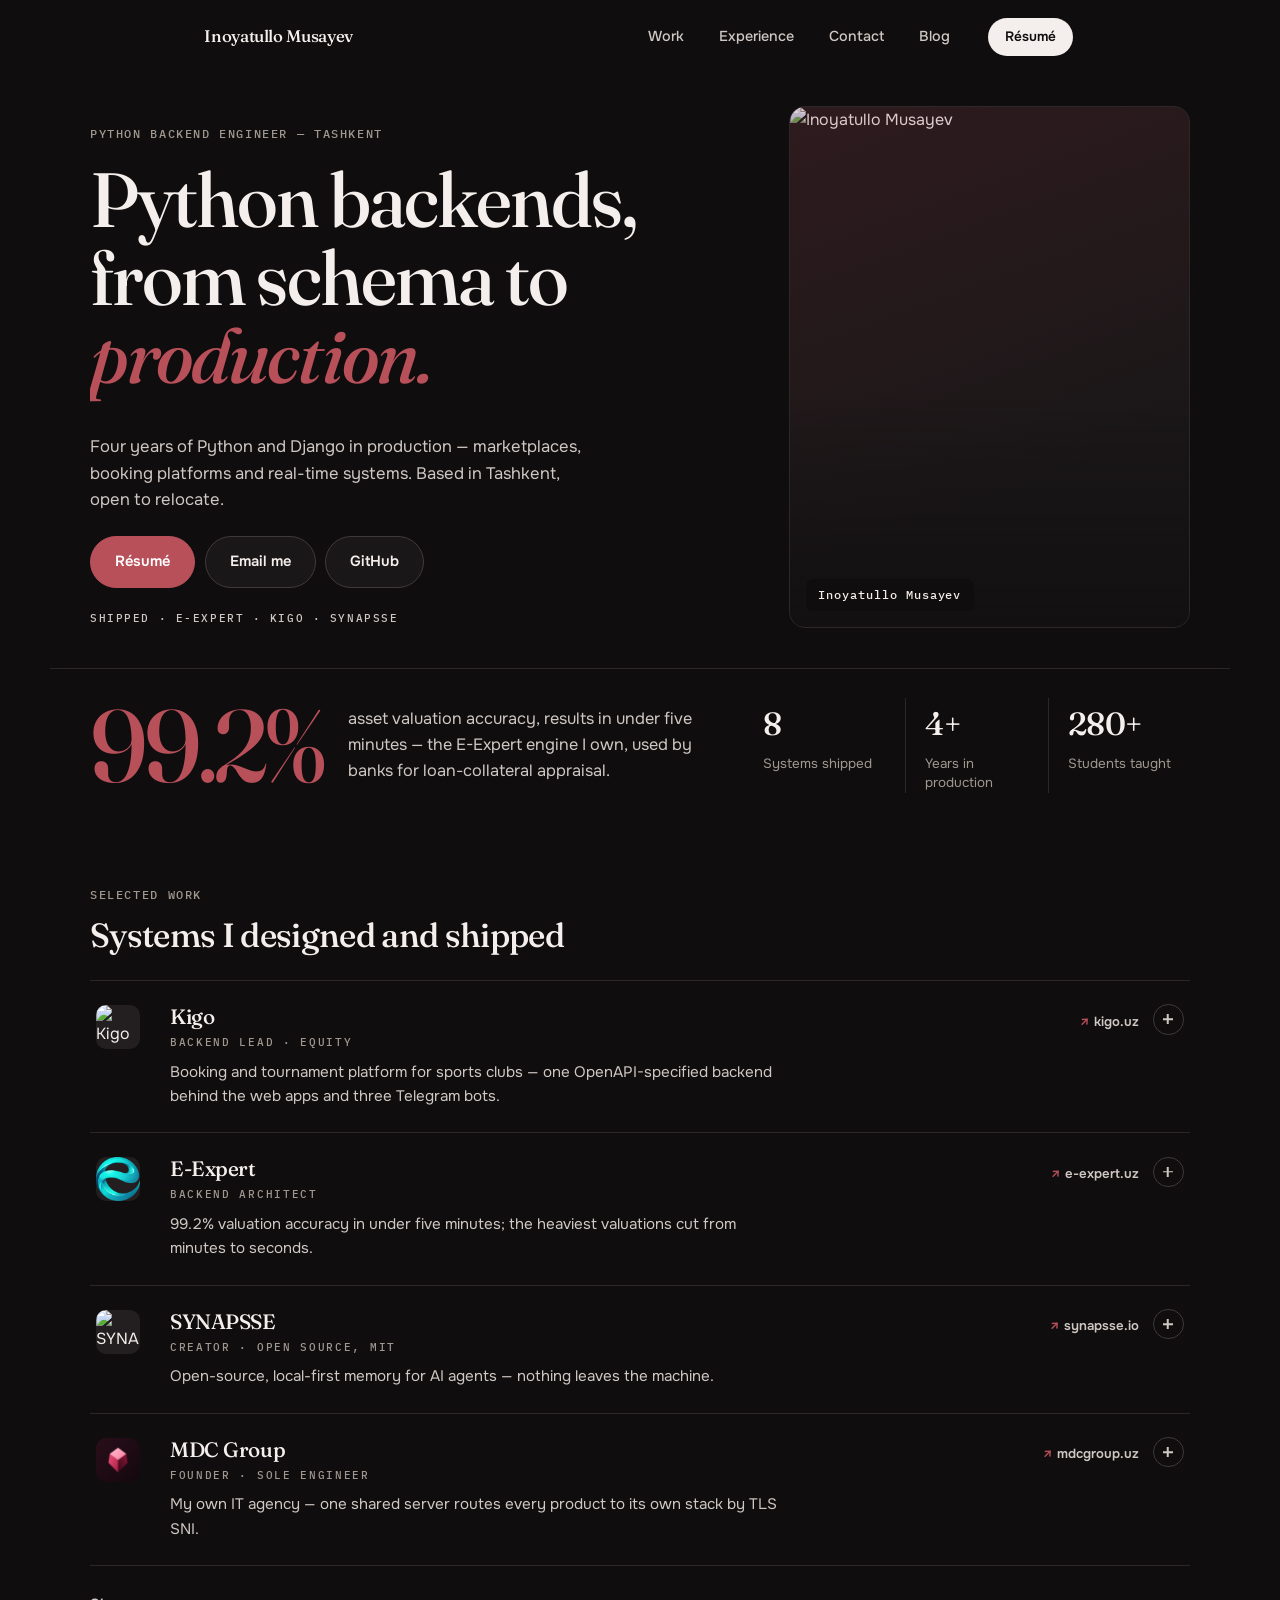
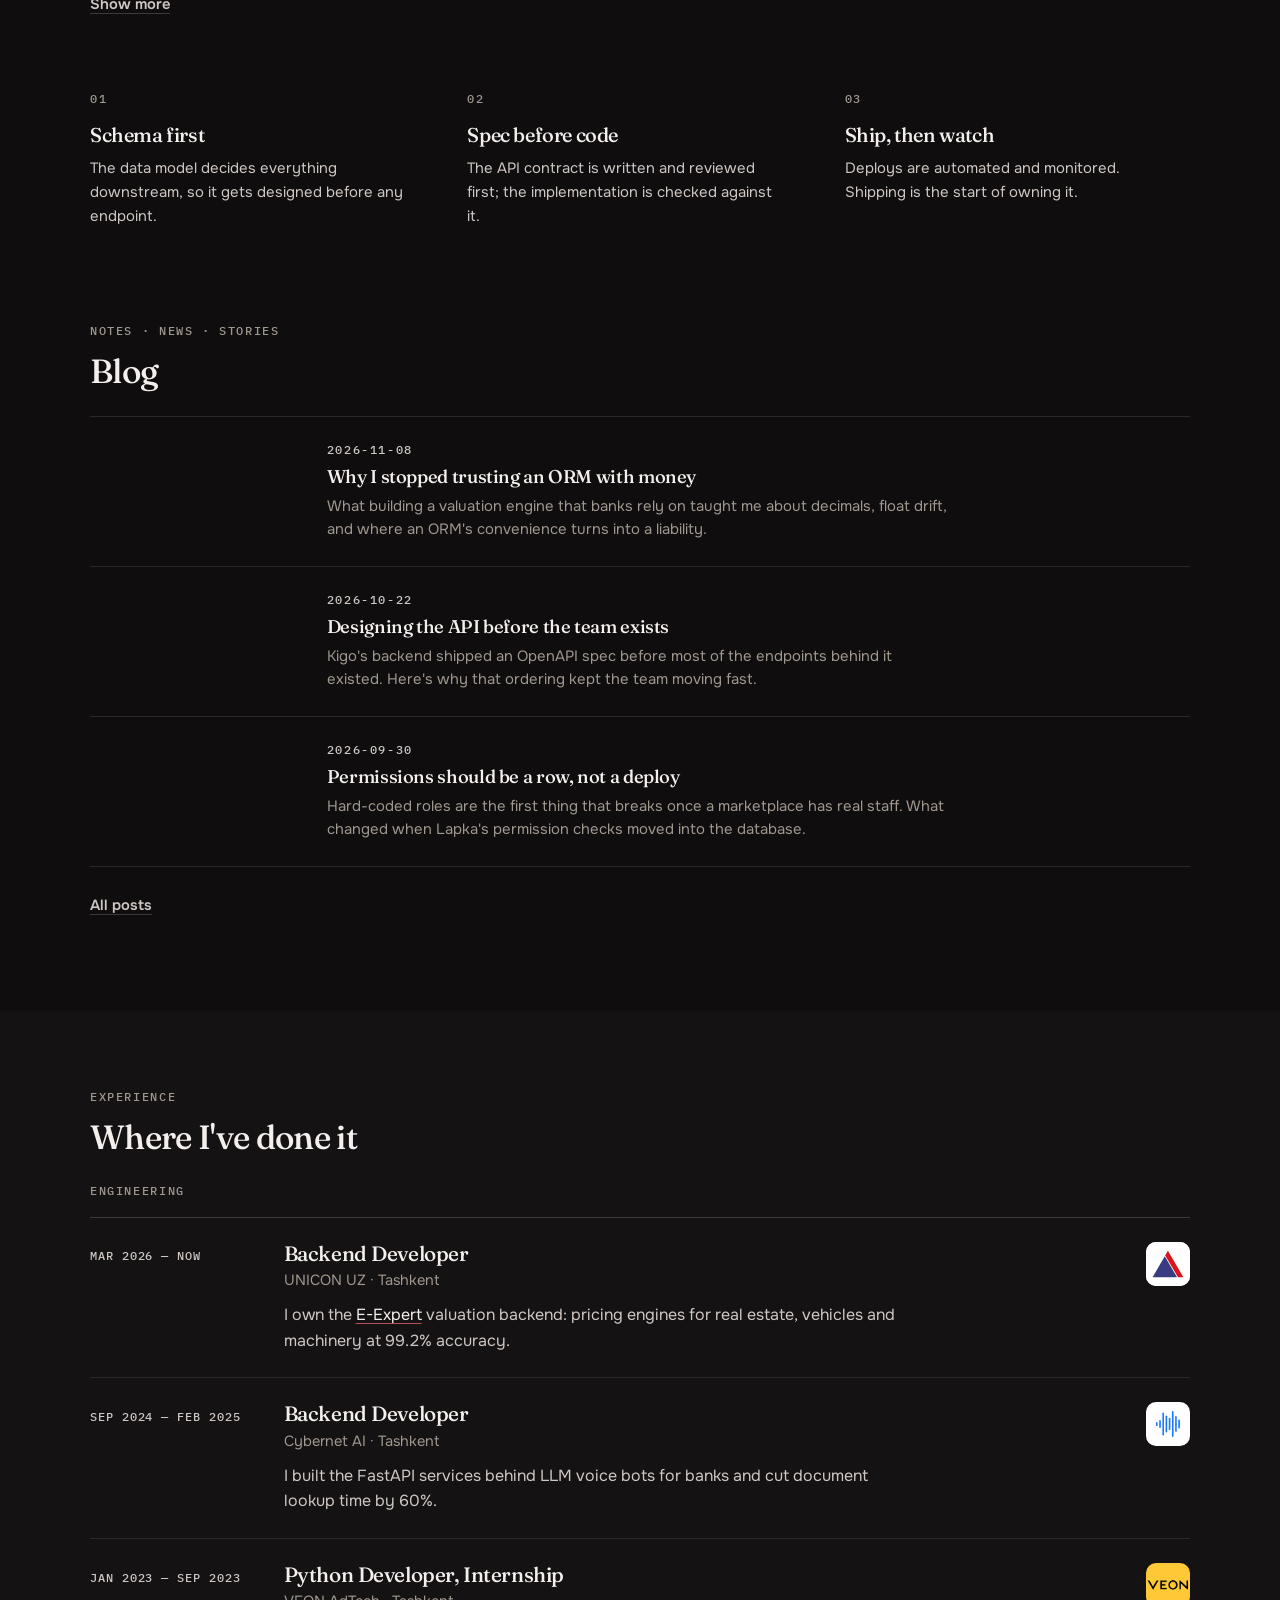
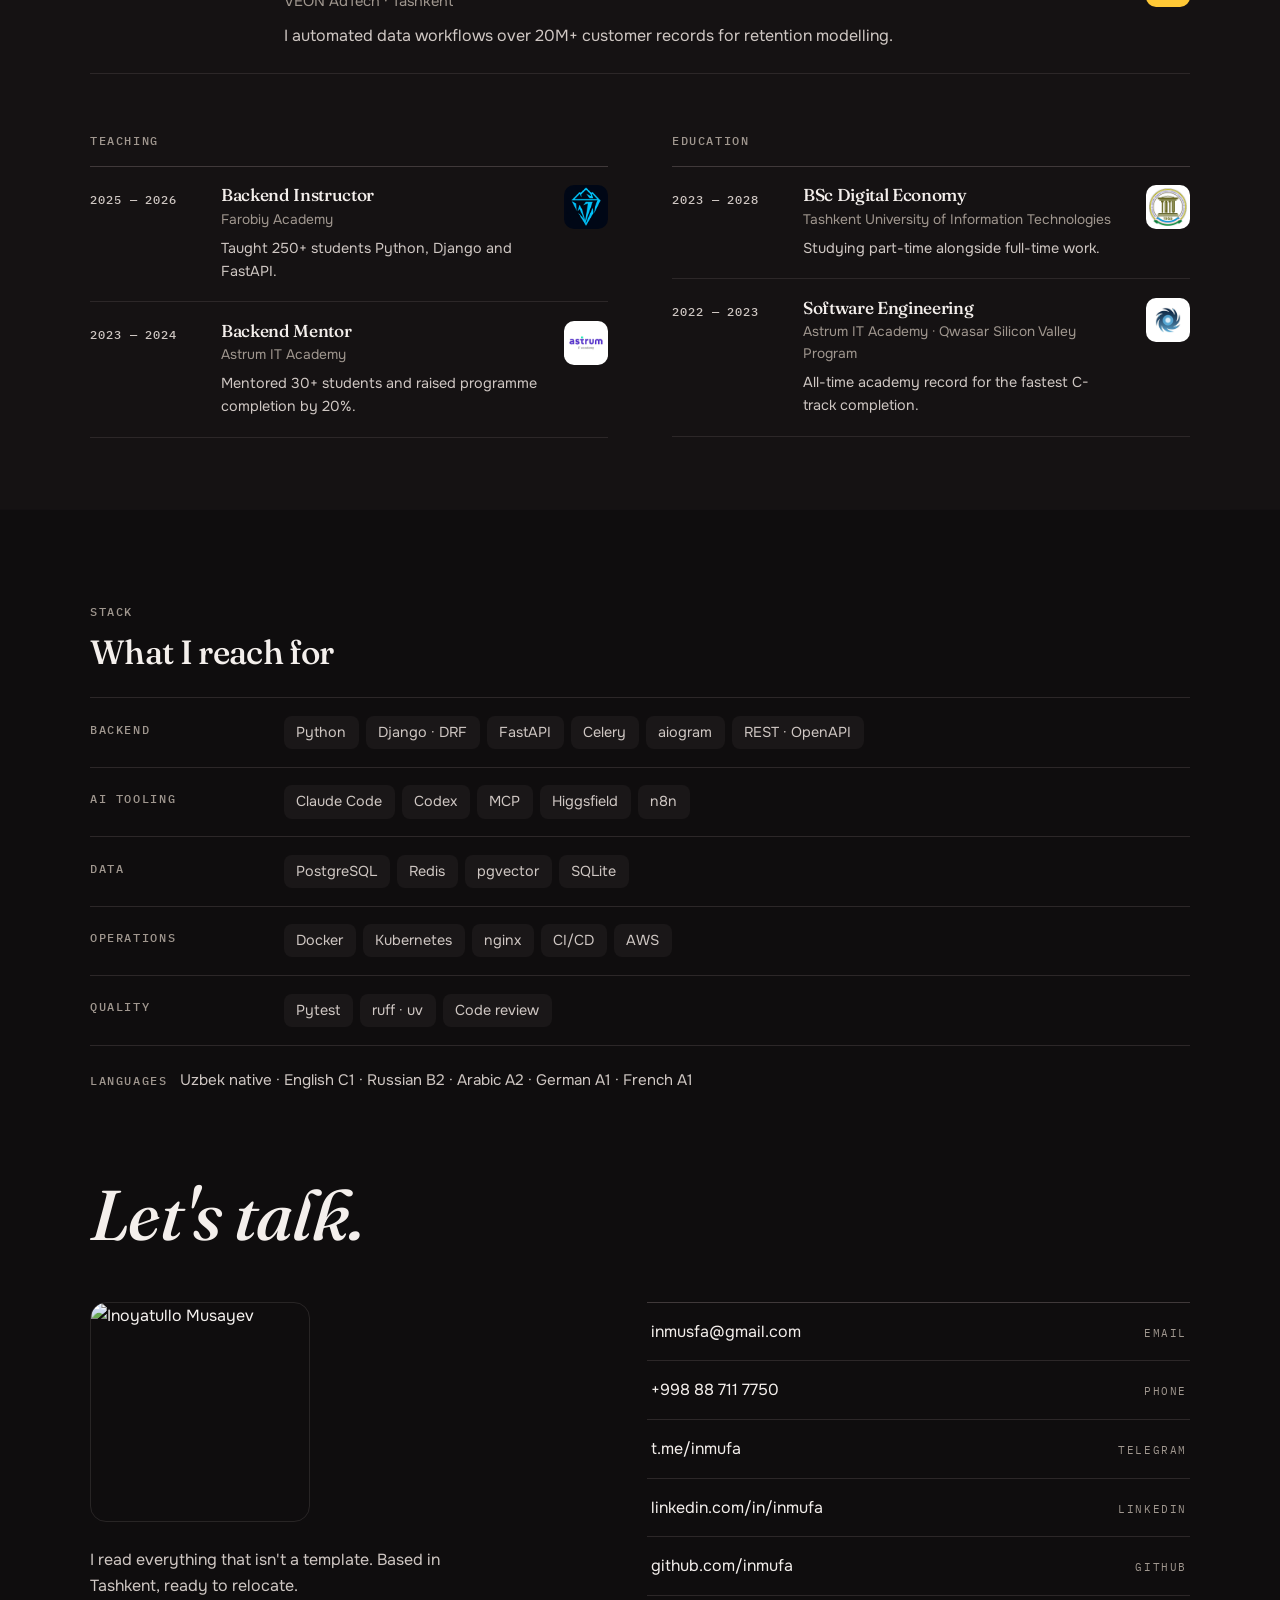
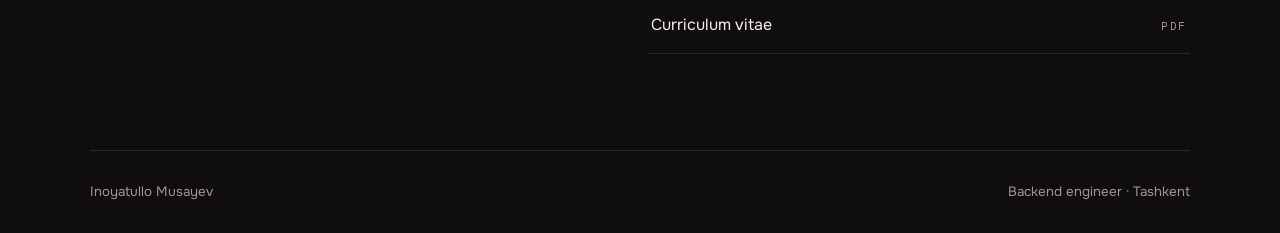
==== commit 055c6cce: "feat: logos, blog covers, word-by-word hero, text buttons, shorter navbar, steadier nav highlight" ====
--- a/index.html
+++ b/index.html
@@ -21,12 +21,12 @@
 <meta name="twitter:card" content="summary_large_image">
 
 <link rel="icon" href="assets/favicon.svg" type="image/svg+xml">
-<meta name="theme-color" content="#120F10">
+<meta name="theme-color" content="#0F0D0E">
 
 <link rel="preconnect" href="https://fonts.googleapis.com">
 <link rel="preconnect" href="https://fonts.gstatic.com" crossorigin>
-<link rel="stylesheet" href="https://fonts.googleapis.com/css2?family=Fraunces:ital,opsz,wght@0,9..144,400;0,9..144,500;0,9..144,600;1,9..144,500&family=Inter:wght@400;500;600;700&family=IBM+Plex+Mono:wght@400;500&display=swap">
-<link rel="stylesheet" href="styles/main.css">
+<link rel="stylesheet" href="https://fonts.googleapis.com/css2?family=Fraunces:ital,opsz,wght@0,9..144,400;0,9..144,500;0,9..144,600;1,9..144,400;1,9..144,500&family=Onest:wght@400;500;600;700&family=IBM+Plex+Mono:wght@400;500&display=swap">
+<link rel="stylesheet" href="styles/main.css?v=8">
 
 <script type="application/ld+json">
 {
@@ -52,63 +52,68 @@
 <div class="progress" aria-hidden="true"></div>
 
 <header class="nav">
-  <div class="wrap nav__bar">
+  <div class="nav__bar">
     <a class="nav__name" href="#top">Inoyatullo Musayev</a>
-    <nav class="nav__links" aria-label="Sections">
+    <nav class="nav__links" id="nav-links" aria-label="Main">
       <a href="#work">Work</a>
       <a href="#experience">Experience</a>
-      <a href="#stack">Stack</a>
+      <a href="#contact">Contact</a>
       <a href="blog/">Blog</a>
-      <a href="#contact">Contact</a>
-      <a class="nav__mobile" href="mailto:inmusfa@gmail.com">Email</a>
     </nav>
+    <a class="nav__cta" href="cv/" target="_blank" rel="noopener">Résumé</a>
+    <button class="nav__toggle" type="button" aria-expanded="false" aria-controls="nav-links" aria-label="Menu"><span></span><span></span></button>
   </div>
 </header>
 
 <main id="top">
 
   <section class="hero wrap" aria-label="Introduction">
-    <p class="label hero__eyebrow">Python backend engineer — Tashkent</p>
-    <h1 class="hero__title" aria-label="I build the part that has to keep working.">
-      <span class="mask"><span>I build the part</span></span>
-      <span class="mask"><span>that has to <em>keep working.</em></span></span>
-    </h1>
-    <div class="hero__foot">
-      <p>
-        Four years of Python and Django in production — marketplaces, booking platforms
-        and real-time systems. I take a service from schema to deploy, then keep it running.
-      </p>
-      <div class="hero__cta">
-        <a class="button button--primary" href="mailto:inmusfa@gmail.com"><span>Email me</span></a>
-        <a class="button" href="https://github.com/inmufa" target="_blank" rel="noopener noreferrer"><span>GitHub</span></a>
-      </div>
-    </div>
-  </section>
-
-  <div class="marquee" aria-hidden="true">
-    <div class="marquee__track">
-      <span>Python</span><span>Django</span><span>FastAPI</span><span>PostgreSQL</span><span>Redis</span><span>Celery</span><span>Docker</span><span>Nginx</span><span>Pytest</span><span>OpenAPI</span>
-      <span>Python</span><span>Django</span><span>FastAPI</span><span>PostgreSQL</span><span>Redis</span><span>Celery</span><span>Docker</span><span>Nginx</span><span>Pytest</span><span>OpenAPI</span>
-    </div>
-  </div>
+    <div class="hero__main">
+      <div>
+        <p class="label hero__eyebrow">Python backend engineer — Tashkent</p>
+        <h1 class="hero__title" aria-label="Python backends, from schema to production.">
+          <span class="line"><span class="mask"><span style="--i:0">Python</span></span> <span class="mask"><span style="--i:1">backends,</span></span></span>
+          <span class="line"><span class="mask"><span style="--i:2">from</span></span> <span class="mask"><span style="--i:3">schema</span></span> <span class="mask"><span style="--i:4">to</span></span> <span class="mask"><span style="--i:5"><em>production.</em></span></span></span>
+        </h1>
+      </div>
+      <div class="hero__foot">
+        <p>
+          Four years of Python and Django in production — marketplaces, booking platforms
+          and real-time systems. Based in Tashkent, open to relocate.
+        </p>
+        <div class="hero__cta">
+          <a class="button button--primary" href="cv/" target="_blank" rel="noopener"><span>Résumé</span></a>
+          <a class="button" href="mailto:inmusfa@gmail.com"><span>Email me</span></a>
+          <a class="button" href="https://github.com/inmufa" target="_blank" rel="noopener noreferrer"><span>GitHub</span></a>
+        </div>
+        <p class="label hero__proof">Shipped · E-Expert · Kigo · SYNAPSSE</p>
+      </div>
+    </div>
+    <div class="hero__photo">
+      <img src="assets/portrait.jpg" alt="Inoyatullo Musayev" width="600" height="700">
+      <span class="hero__tag">Inoyatullo Musayev</span>
+    </div>
+  </section>
 
   <section class="band" aria-label="At a glance">
-    <div class="wrap band__grid">
-      <div class="stat">
-        <b class="stat__value" data-count-to="16" data-suffix="+">16+</b>
-        <span class="stat__label">Systems shipped<br>across product and contract work</span>
-      </div>
-      <div class="stat">
-        <b class="stat__value" data-count-to="4" data-suffix="+">4+</b>
-        <span class="stat__label">Years in production<br>Python, Django, PostgreSQL</span>
-      </div>
-      <div class="stat">
-        <b class="stat__value" data-count-to="1" data-prefix="#">#1</b>
-        <span class="stat__label">All-time academy record<br>fastest C-track completion</span>
-      </div>
-      <div class="stat">
-        <b class="stat__value" data-count-to="280" data-suffix="+">280+</b>
-        <span class="stat__label">Students taught<br>backend engineering</span>
+    <div class="wrap proof">
+      <div class="proof__lead reveal">
+        <b class="proof__num">99.2%</b>
+        <p class="proof__text">asset valuation accuracy, results in under five minutes — the E-Expert engine I own, used by banks for loan-collateral appraisal.</p>
+      </div>
+      <div class="band__grid">
+        <div class="stat">
+          <b class="stat__value" data-count-to="8" data-suffix="">8</b>
+          <span class="stat__label">Systems shipped</span>
+        </div>
+        <div class="stat">
+          <b class="stat__value" data-count-to="4" data-suffix="+">4+</b>
+          <span class="stat__label">Years in production</span>
+        </div>
+        <div class="stat">
+          <b class="stat__value" data-count-to="280" data-suffix="+">280+</b>
+          <span class="stat__label">Students taught</span>
+        </div>
       </div>
     </div>
   </section>
@@ -122,177 +127,206 @@
 
     <div class="cards">
       <article class="card card--wide reveal">
-        <div class="card__top"><img class="card__logo" src="assets/logos/kigo.png" alt="Kigo logo" width="40" height="40" loading="lazy"><span class="card__num">01</span><span class="label">2025 —</span></div>
+        <div class="card__top"><img class="card__logo" src="assets/logos/kigo.png" alt="Kigo logo" width="40" height="40"><span class="card__num">01</span><span class="label">2025 —</span></div>
         <h3 class="card__title">Kigo</h3>
         <p class="card__role">Backend lead · equity</p>
-        <p class="card__body">
-          A full booking and tournament ecosystem for sports clubs - court reservations, a
-          merchant panel for club owners, a coach marketplace with wallets and payouts, bar
-          POS, gift cards and subscription billing, plus three separate tournament systems:
-          club-run brackets, open-game matchmaking, and government-run competitions. Three
-          Telegram bots cover players, support and live tournament flow. I designed the domain
-          model and API surface across the platform; the team ships from a published OpenAPI
-          spec on a reviewed pull-request workflow.
+        <p class="card__out">Booking and tournament platform for sports clubs — one OpenAPI-specified backend behind the web apps and three Telegram bots.</p>
+        <div class="card__more"><div><p class="card__body">
+          Booking and tournament ecosystem for sports clubs — merchant panel, coach
+          marketplace, bar POS and three tournament systems, three Telegram bots. I own the
+          domain model and API surface; the team ships against a published OpenAPI spec.
         </p>
         <ul class="tech">
           <li>Django</li><li>DRF</li><li>PostgreSQL</li><li>Redis</li><li>Celery</li><li>Channels</li><li>aiogram</li><li>Docker</li>
-        </ul>
+        </ul></div></div>
         <a class="card__link" href="https://kigo.uz" target="_blank" rel="noopener noreferrer">kigo.uz</a>
       </article>
 
-      <article class="card card--wide reveal">
-        <div class="card__top"><span class="card__num">02</span><span class="label">2026 —</span></div>
-        <h3 class="card__title">e-expert</h3>
+      <article class="card reveal">
+        <div class="card__top"><img class="card__logo" src="assets/logos/e-expert.png" alt="E-Expert logo" width="40" height="40"><span class="card__num">02</span><span class="label">2026 —</span></div>
+        <h3 class="card__title">E-Expert</h3>
         <p class="card__role">Backend architect</p>
-        <p class="card__body">
-          A digital asset-valuation platform used mainly by banks for loan-collateral
-          appraisal, alongside government bodies and independent experts - real estate,
-          vehicles, and specialised machinery, each priced by its own market-data model. The
-          platform runs at 99.2% valuation accuracy with results in under 5 minutes, ISO
-          27001-compliant data security throughout, and an interactive map of valued objects
-          with regional market analytics. I own the backend: pricing engines pulling
-          government cadastral and registry data, re-architected to cut the heaviest
-          valuations from minutes to seconds, plus security hardening delivered against a
-          ministry-level review.
+        <p class="card__out">99.2% valuation accuracy in under five minutes; the heaviest valuations cut from minutes to seconds.</p>
+        <div class="card__more"><div><p class="card__body">
+          Asset-valuation platform banks use for loan-collateral appraisal — 99.2% accuracy,
+          results under 5 minutes. I own the pricing engines and cut the heaviest valuations
+          from minutes to seconds, delivered against a ministry-level security review.
         </p>
         <ul class="tech">
           <li>Django</li><li>DRF</li><li>PostgreSQL</li><li>Redis</li><li>Celery</li><li>Nuxt</li><li>Vue</li>
-        </ul>
+        </ul></div></div>
         <a class="card__link" href="https://e-expert.uz" target="_blank" rel="noopener noreferrer">e-expert.uz</a>
       </article>
 
-      <article class="card card--wide reveal">
-        <div class="card__top"><img class="card__logo" src="assets/logos/synapsse.png" alt="SYNAPSSE logo" width="40" height="40" loading="lazy"><span class="card__num">03</span><span class="label">2026</span></div>
+      <article class="card reveal">
+        <div class="card__top"><img class="card__logo" src="assets/logos/synapsse.png" alt="SYNAPSSE logo" width="40" height="40"><span class="card__num">03</span><span class="label">2026</span></div>
         <h3 class="card__title">SYNAPSSE</h3>
         <p class="card__role">Creator · open source, MIT</p>
-        <p class="card__body">
-          A local-first memory graph for AI agents. An async Python daemon over embedded SQLite
-          exposes itself through the Model Context Protocol and renders the resulting graph as
-          an interactive WebGL canvas. Retrieval is hybrid — FTS5 keyword search alongside
-          vector similarity from ONNX embeddings running locally — so recall costs a fraction
-          of replaying a transcript, and nothing leaves the machine.
+        <p class="card__out">Open-source, local-first memory for AI agents — nothing leaves the machine.</p>
+        <div class="card__more"><div><p class="card__body">
+          Local-first memory graph for AI agents — an async Python daemon over SQLite,
+          hybrid FTS5 + vector retrieval, rendered as an interactive WebGL canvas. Nothing
+          leaves the machine.
         </p>
         <ul class="tech">
           <li>Python</li><li>FastAPI</li><li>SQLite · WAL</li><li>sqlite-vec</li><li>ONNX</li><li>MCP</li><li>WebGL</li>
-        </ul>
+        </ul></div></div>
         <a class="card__link" href="https://synapsse.io" target="_blank" rel="noopener noreferrer">synapsse.io</a>
       </article>
 
       <article class="card card--wide reveal">
-        <div class="card__top"><span class="card__num">04</span><span class="label">2026 —</span></div>
+        <div class="card__top"><img class="card__logo" src="assets/logos/mdc-group.png" alt="MDC Group logo" width="40" height="40"><span class="card__num">04</span><span class="label">2026 —</span></div>
         <h3 class="card__title">MDC Group</h3>
         <p class="card__role">Founder · sole engineer</p>
-        <p class="card__body">
-          A small IT agency I started, built end to end: a Next.js landing with a lead form,
-          a FastAPI service that saves each lead before notifying admins and retries failed
-          Telegram sends on its own, and an aiogram support bot so clients can leave a request
-          by chat instead of a form. All of it sits behind a shared-server nginx router I
-          designed that reads the TLS SNI and passes raw connections through by domain, so
-          each product keeps its own compose stack and certs without touching the others.
+        <p class="card__out">My own IT agency — one shared server routes every product to its own stack by TLS SNI.</p>
+        <div class="card__more"><div><p class="card__body">
+          Small IT agency I started, built end to end — Next.js landing, FastAPI lead
+          service, aiogram support bot, all behind a shared-server nginx router I designed
+          that routes by TLS SNI so each product keeps its own stack.
         </p>
         <ul class="tech">
           <li>Next.js</li><li>FastAPI</li><li>PostgreSQL</li><li>SQLAlchemy</li><li>aiogram</li><li>Docker</li><li>nginx</li>
-        </ul>
+        </ul></div></div>
         <a class="card__link" href="https://mdcgroup.uz" target="_blank" rel="noopener noreferrer">mdcgroup.uz</a>
       </article>
-    </div>
-
-    <a class="button work__more" href="work/"><span>See all 8 projects</span></a>
-  </section>
-
-  <section class="section wrap" id="experience" aria-labelledby="experience-title">
+      <div class="cards__extra" id="more-work"><div>
+      <article class="card">
+        <div class="card__top"><img class="card__logo" src="assets/logos/lapka.png" alt="Lapka logo" width="40" height="40"><span class="card__num"></span><span class="label">2026</span></div>
+        <h3 class="card__title">Lapka</h3>
+        <p class="card__role">Sole engineer</p>
+        <p class="card__out">Pet-supplies marketplace inside Telegram, with Click and Payme payments and courier delivery.</p>
+        <div class="card__more"><div><p class="card__body">
+          Pet-supplies marketplace inside Telegram — Mini App storefront, shop dashboard with Click and Payme, Yandex Delivery couriers, and permissions stored as data, not code.
+        </p>
+        <ul class="tech">
+          <li>Django</li><li>DRF</li><li>MinIO</li><li>Redis</li><li>Click</li><li>Payme</li><li>Yandex Delivery</li>
+        </ul></div></div>
+        <a class="card__link" href="https://mylapka.uz" target="_blank" rel="noopener noreferrer">mylapka.uz</a>
+      </article>
+      <article class="card">
+        <div class="card__top"><img class="card__logo" src="assets/logos/usps.png" alt="Ben USPS logo" width="40" height="40"><span class="card__num"></span><span class="label">2026</span></div>
+        <h3 class="card__title">Freight load board</h3>
+        <p class="card__role">Sole engineer</p>
+        <p class="card__out">Real-time load board — new loads reach couriers within seconds.</p>
+        <div class="card__more"><div><p class="card__body">
+          Real-time load board for USPS contract couriers — scrapers, Redis dedupe, Telegram channel and WebSocket push within seconds, behind nginx with automated certificates.
+        </p>
+        <ul class="tech">
+          <li>Django Channels</li><li>Daphne</li><li>WebSockets</li><li>PostgreSQL</li><li>nginx</li>
+        </ul></div></div>
+        <a class="card__link" href="https://usps.uz" target="_blank" rel="noopener noreferrer">usps.uz</a>
+      </article>
+      <article class="card">
+        <div class="card__top"><img class="card__logo" src="assets/logos/sivi.png" alt="Sivi logo" width="40" height="40"><span class="card__num"></span><span class="label">2026</span></div>
+        <h3 class="card__title">Sivi</h3>
+        <p class="card__role">Sole engineer</p>
+        <p class="card__out">AI career assistant matching vacancies across ten job platforms and seventeen channels.</p>
+        <div class="card__more"><div><p class="card__body">
+          AI career assistant for the Uzbek job market on Telegram — resume builder with PDF export, and pgvector vacancy matching over ten job platforms and seventeen channels.
+        </p>
+        <ul class="tech">
+          <li>Django</li><li>Celery</li><li>PostgreSQL · pgvector</li><li>Redis</li><li>Embeddings</li><li>Click</li>
+        </ul></div></div>
+        <a class="card__link" href="https://sivi.uz" target="_blank" rel="noopener noreferrer">sivi.uz</a>
+      </article>
+      <article class="card">
+        <div class="card__top"><img class="card__logo" src="assets/logos/klikz.svg" alt="klikz logo" width="40" height="40"><span class="card__num"></span><span class="label">2026</span></div>
+        <h3 class="card__title">klikz</h3>
+        <p class="card__role">Sole engineer</p>
+        <p class="card__out">Gaming-peripherals shop with totals, stock and delivery computed server-side.</p>
+        <div class="card__more"><div><p class="card__body">
+          Gaming-peripherals shop, storefront to backend — React storefront and staff admin on a Django API that computes totals, stock and delivery server-side and posts each order to Telegram.
+        </p>
+        <ul class="tech">
+          <li>Django</li><li>DRF</li><li>React</li><li>PostgreSQL</li><li>Redis</li><li>Celery</li>
+        </ul></div></div>
+        <a class="card__link" href="https://klikz.uz" target="_blank" rel="noopener noreferrer">klikz.uz</a>
+      </article>
+      </div></div>
+    </div>
+
+    <button class="text-button work__more" type="button" aria-expanded="false" aria-controls="more-work" data-more="Show more" data-less="Show less"><span>Show more</span></button>
+  </section>
+
+  <section class="wrap how reveal" aria-label="How I work">
+    <div><span class="label">01</span><h3>Schema first</h3><p>The data model decides everything downstream, so it gets designed before any endpoint.</p></div>
+    <div><span class="label">02</span><h3>Spec before code</h3><p>The API contract is written and reviewed first; the implementation is checked against it.</p></div>
+    <div><span class="label">03</span><h3>Ship, then watch</h3><p>Deploys are automated and monitored. Shipping is the start of owning it.</p></div>
+  </section>
+
+  <section class="section wrap" id="writing" aria-labelledby="writing-title">
+    <header class="section__head reveal">
+      <span class="label">Notes · News · Stories</span>
+      <h2 id="writing-title">Blog</h2>
+      <div class="section__rule"></div>
+    </header>
+    <ul class="postlist reveal">
+      <li><a class="postlist__item" href="blog/orms-and-money/"><span class="label postlist__date">2026-11-08</span><h3 class="postlist__title">Why I stopped trusting an ORM with money</h3><p class="postlist__excerpt">What building a valuation engine that banks rely on taught me about decimals, float drift, and where an ORM's convenience turns into a liability.</p></a></li>
+      <li><a class="postlist__item" href="blog/api-before-the-team/"><span class="label postlist__date">2026-10-22</span><h3 class="postlist__title">Designing the API before the team exists</h3><p class="postlist__excerpt">Kigo's backend shipped an OpenAPI spec before most of the endpoints behind it existed. Here's why that ordering kept the team moving fast.</p></a></li>
+      <li><a class="postlist__item" href="blog/permissions-as-data/"><span class="label postlist__date">2026-09-30</span><h3 class="postlist__title">Permissions should be a row, not a deploy</h3><p class="postlist__excerpt">Hard-coded roles are the first thing that breaks once a marketplace has real staff. What changed when Lapka's permission checks moved into the database.</p></a></li>
+    </ul>
+    <a class="text-button work__more" href="blog/"><span>All posts</span></a>
+  </section>
+
+  <section class="section section--band wrap" id="experience" aria-labelledby="experience-title">
     <header class="section__head reveal">
       <span class="label">Experience</span>
       <h2 id="experience-title">Where I've done it</h2>
       <div class="section__rule"></div>
     </header>
 
-    <div class="timeline reveal">
-      <article class="role">
-        <div class="role__when">Mar 2026 —<span class="role__kind">Engineering</span></div>
-        <div class="role__detail">
-          <h3 class="role__title">Backend Developer</h3>
-          <p class="role__place">UNICON UZ · Tashkent</p>
-          <ul class="role__points">
-            <li>Backend architect on <a href="https://e-expert.uz" target="_blank" rel="noopener noreferrer">e-expert.uz</a>, an asset-valuation platform used mainly by banks for loan-collateral appraisal, built with Django REST Framework, Celery, Docker and Kubernetes.</li>
-            <li>Owned the backend valuation engine - pricing real estate, vehicles and specialised machinery from cadastral and registry data, reaching 99.2% valuation accuracy with results in under 5 minutes.</li>
-            <li>Re-architected the calculation path to run millions of computations per valuation, cutting the heaviest cases from minutes to seconds.</li>
-            <li>Handled personal data under strict access controls, delivered against a ministry-level cybersecurity review that shaped the platform's architecture.</li>
+    <div class="exp reveal">
+      <h3 class="exp__label">Engineering</h3>
+      <ol class="rows">
+          <li class="row">
+            <span class="row__when">Mar 2026 — now</span>
+            <div><h4 class="row__title">Backend Developer</h4><p class="row__place">UNICON UZ · Tashkent</p><p class="row__line">I own the <a href="https://e-expert.uz" target="_blank" rel="noopener noreferrer">E-Expert</a> valuation backend: pricing engines for real estate, vehicles and machinery at 99.2% accuracy.</p></div>
+            <span class="row__logos"><img class="row__logo row__logo--white" src="assets/logos/unicon.svg" alt="" width="22" height="22"></span>
+          </li>
+          <li class="row">
+            <span class="row__when">Sep 2024 — Feb 2025</span>
+            <div><h4 class="row__title">Backend Developer</h4><p class="row__place">Cybernet AI · Tashkent</p><p class="row__line">I built the FastAPI services behind LLM voice bots for banks and cut document lookup time by 60%.</p></div>
+            <span class="row__logos"><img class="row__logo row__logo--white row__logo--pad" src="assets/logos/cybernet.svg" alt="" width="22" height="22"></span>
+          </li>
+          <li class="row">
+            <span class="row__when">Jan 2023 — Sep 2023</span>
+            <div><h4 class="row__title">Python Developer, Internship</h4><p class="row__place">VEON AdTech · Tashkent</p><p class="row__line">I automated data workflows over 20M+ customer records for retention modelling.</p></div>
+            <span class="row__logos"><img class="row__logo" src="assets/logos/veon.png" alt="" width="22" height="22"></span>
+          </li>
+      </ol>
+
+      <div class="exp__side">
+        <div>
+          <h3 class="exp__label">Teaching</h3>
+          <ul class="rows">
+          <li class="row">
+            <span class="row__when">2025 — 2026</span>
+            <div><h4 class="row__title">Backend Instructor</h4><p class="row__place">Farobiy Academy</p><p class="row__line">Taught 250+ students Python, Django and FastAPI.</p></div>
+            <span class="row__logos"><img class="row__logo row__logo--full" src="assets/logos/farobiy.png" alt="Farobiy Academy" width="44" height="44"></span>
+          </li>
+          <li class="row">
+            <span class="row__when">2023 — 2024</span>
+            <div><h4 class="row__title">Backend Mentor</h4><p class="row__place">Astrum IT Academy</p><p class="row__line">Mentored 30+ students and raised programme completion by 20%.</p></div>
+            <span class="row__logos"><img class="row__logo row__logo--white" src="assets/logos/astrum.png" alt="Astrum IT Academy" width="44" height="44"></span>
+          </li>
           </ul>
         </div>
-      </article>
-
-      <article class="role">
-        <div class="role__when">Apr 2025 — Feb 2026<span class="role__kind">Teaching</span></div>
-        <div class="role__detail">
-          <h3 class="role__title">Backend Development Instructor</h3>
-          <p class="role__place">Farobiy Academy · Tashkent</p>
-          <ul class="role__points">
-            <li>Taught Python, Django, FastAPI and PostgreSQL to more than 250 students, with a curriculum covering REST APIs, database optimisation and deployment practice.</li>
-            <li>Ran code reviews and mentored students on production-ready backend design patterns.</li>
+        <div>
+          <h3 class="exp__label">Education</h3>
+          <ul class="rows">
+          <li class="row">
+            <span class="row__when">2023 — 2028</span>
+            <div><h4 class="row__title">BSc Digital Economy</h4><p class="row__place">Tashkent University of Information Technologies</p><p class="row__line">Studying part-time alongside full-time work.</p></div>
+            <span class="row__logos"><img class="row__logo row__logo--white row__logo--seal" src="assets/logos/tuit.png" alt="" width="22" height="22"></span>
+          </li>
+          <li class="row">
+            <span class="row__when">2022 — 2023</span>
+            <div><h4 class="row__title">Software Engineering</h4><p class="row__place">Astrum IT Academy · Qwasar Silicon Valley Program</p><p class="row__line">All-time academy record for the fastest C-track completion.</p></div>
+            <span class="row__logos"><img class="row__logo row__logo--white row__logo--pad" src="assets/logos/qwasar.png" alt="Qwasar Silicon Valley" width="44" height="44"></span>
+          </li>
           </ul>
         </div>
-      </article>
-
-      <article class="role">
-        <div class="role__when">Sep 2024 — Feb 2025<span class="role__kind">Engineering</span></div>
-        <div class="role__detail">
-          <h3 class="role__title">Backend Developer</h3>
-          <p class="role__place">Cybernet AI · Tashkent</p>
-          <ul class="role__points">
-            <li>Built FastAPI microservices for LLM-powered voice bots in banking automation, with JWT/OAuth2 security, request validation and OpenAPI documentation throughout.</li>
-            <li>Improved document lookup performance by 60% through PostgreSQL query optimisation, indexing and Redis caching.</li>
-            <li>Added centralised error-handling middleware with structured logging for production stability.</li>
-          </ul>
-        </div>
-      </article>
-
-      <article class="role">
-        <div class="role__when">Sep 2023 — Sep 2024<span class="role__kind">Teaching</span></div>
-        <div class="role__detail">
-          <h3 class="role__title">Backend Engineering Mentor</h3>
-          <p class="role__place">Astrum IT Academy · Tashkent</p>
-          <ul class="role__points">
-            <li>Standardised the backend curriculum for 30+ students across Python, Django and REST API design, raising programme completion by 20%.</li>
-            <li>Led 50+ code reviews focused on algorithmic efficiency, clean architecture and production-ready Python.</li>
-          </ul>
-        </div>
-      </article>
-
-      <article class="role">
-        <div class="role__when">Jan 2023 — Sep 2023<span class="role__kind">Engineering</span></div>
-        <div class="role__detail">
-          <h3 class="role__title">Python Developer, Internship</h3>
-          <p class="role__place">VEON AdTech · Tashkent</p>
-          <ul class="role__points">
-            <li>Automated data-processing workflows in Python, SQL and Pandas, analysing customer behaviour across 20M+ records for retention modelling.</li>
-            <li>Built queries and scripts for ad performance analytics supporting real-time targeting and campaign optimisation.</li>
-          </ul>
-        </div>
-      </article>
-
-      <article class="role">
-        <div class="role__when">2022 — 2023<span class="role__kind">Programme</span></div>
-        <div class="role__detail">
-          <h3 class="role__title">Software Engineering · <b>all-time academy record</b></h3>
-          <p class="role__place">Astrum IT Academy — Qwasar Silicon Valley Program</p>
-          <ul class="role__points">
-            <li>Set the academy's all-time record for fastest completion of the Software Engineering C track.</li>
-            <li>Completed 60+ projects in C and Assembly focused on memory safety and algorithmic optimisation.</li>
-          </ul>
-        </div>
-      </article>
-
-      <article class="role">
-        <div class="role__when">2023 — 2028<span class="role__kind">Education</span></div>
-        <div class="role__detail">
-          <h3 class="role__title">BSc Digital Economy</h3>
-          <p class="role__place">Tashkent University of Information Technologies</p>
-          <ul class="role__points">
-            <li>Studied part-time alongside full-time engineering work.</li>
-          </ul>
-        </div>
-      </article>
+      </div>
     </div>
   </section>
 
@@ -302,33 +336,14 @@
       <h2 id="stack-title">What I reach for</h2>
       <div class="section__rule"></div>
     </header>
-
-    <div class="stack reveal">
-      <div class="stack__cell">
-        <h4>Languages</h4>
-        <ul><li>Python</li><li>SQL</li><li>C · C++</li><li>JavaScript</li></ul>
-      </div>
-      <div class="stack__cell">
-        <h4>Backend</h4>
-        <ul><li>Django · DRF</li><li>FastAPI</li><li>Microservices</li><li>Celery</li><li>aiogram</li><li>REST · OpenAPI</li></ul>
-      </div>
-      <div class="stack__cell">
-        <h4>Data</h4>
-        <ul><li>PostgreSQL</li><li>Redis</li><li>Weaviate · pgvector</li><li>SQLite · FTS5</li></ul>
-      </div>
-      <div class="stack__cell">
-        <h4>Operations</h4>
-        <ul><li>Docker</li><li>Kubernetes</li><li>Nginx · Linux</li><li>CI/CD</li><li>AWS</li></ul>
-      </div>
-      <div class="stack__cell">
-        <h4>Quality</h4>
-        <ul><li>Pytest</li><li>ruff · uv</li><li>Code review</li><li>JWT · OAuth2</li></ul>
-      </div>
-      <div class="stack__cell">
-        <h4>Languages spoken</h4>
-        <ul><li>Uzbek — native</li><li>English — C1</li><li>Russian — B2</li><li>Arabic — A2</li><li>German — A1</li><li>French — A1</li></ul>
-      </div>
-    </div>
+    <dl class="skills reveal">
+      <div class="skills__row"><dt>Backend</dt><dd><ul class="chips"><li>Python</li><li>Django · DRF</li><li>FastAPI</li><li>Celery</li><li>aiogram</li><li>REST · OpenAPI</li></ul></dd></div>
+      <div class="skills__row"><dt>AI tooling</dt><dd><ul class="chips"><li>Claude Code</li><li>Codex</li><li>MCP</li><li>Higgsfield</li><li>n8n</li></ul></dd></div>
+      <div class="skills__row"><dt>Data</dt><dd><ul class="chips"><li>PostgreSQL</li><li>Redis</li><li>pgvector</li><li>SQLite</li></ul></dd></div>
+      <div class="skills__row"><dt>Operations</dt><dd><ul class="chips"><li>Docker</li><li>Kubernetes</li><li>nginx</li><li>CI/CD</li><li>AWS</li></ul></dd></div>
+      <div class="skills__row"><dt>Quality</dt><dd><ul class="chips"><li>Pytest</li><li>ruff · uv</li><li>Code review</li></ul></dd></div>
+    </dl>
+    <p class="stack__spoken reveal"><span class="label">Languages</span>Uzbek native · English C1 · Russian B2 · Arabic A2 · German A1 · French A1</p>
   </section>
 
   <section class="section wrap contact" id="contact" aria-labelledby="contact-title">
@@ -358,6 +373,6 @@
   <span>Backend engineer · Tashkent</span>
 </footer>
 
-<script src="scripts/main.js" defer></script>
+<script src="scripts/main.js?v=8" defer></script>
 </body>
 </html>
--- a/styles/main.css
+++ b/styles/main.css
@@ -1,917 +1,484 @@
-/* ============================================================
-   Inoyatullo Musayev — portfolio
-   Dark, warm and editorial: serif display type, burgundy accent,
-   restrained motion. Not another blue-on-black dev template.
-   ============================================================ */
-
-/* --- tokens -------------------------------------------------- */
+/* inmufa.com — Fraunces + Onest + Plex Mono, burgundy on warm black */
+
 :root {
   color-scheme: dark light;
-
-  --paper: #121011;
+  --paper: #0F0D0E;
+  --band: #151213;
   --panel: #1A1718;
-  --panel-top: #201C1D;
-  --sunken: #161314;
-
-  --ink: #F2EDEA;
-  --ink-2: #C7BFBB;
-  --muted: #8C8480;
-
-  --line: #2B2626;
-  --line-strong: #3D3636;
-
-  --accent: #AD4A52;
-  --accent-2: #C97A4A;
-  --accent-wash: rgb(173 74 82 / 12%);
-  --accent-glow: rgb(173 74 82 / 32%);
-
-  --rim: rgb(255 255 255 / 8%);
-  --sheen: rgb(255 255 255 / 5%);
-  --shadow: rgb(0 0 0 / 55%);
-
-  --band: #F2EDEA;
-  --band-ink: #1A1718;
-  --band-muted: #726B67;
+  --panel-2: #231F20;
+  --ink: #F4EFEC;
+  --ink-2: #CFC7C3;
+  --muted: #A0978F;
+  --line: #2C2728;
+  --line-strong: #40393A;
+  --accent: #B8505A;
+  --accent-ink: #FFFFFF;
+  --accent-wash: rgb(184 80 90 / 14%);
+  --accent-glow: rgb(184 80 90 / 30%);
 
   --display: "Fraunces", "Iowan Old Style", Georgia, serif;
-  --body: "Inter", "Helvetica Neue", Arial, sans-serif;
   --mono: "IBM Plex Mono", ui-monospace, "SF Mono", Menlo, monospace;
-
-  --page: 1180px;
-  --gutter: clamp(1.25rem, 5vw, 3rem);
-  --nav-height: 78px;
-
-  --ease: cubic-bezier(0.22, 1, 0.36, 1);
-  --ease-out: cubic-bezier(0.16, 1, 0.3, 1);
-}
-
-/* An explicit light mode, kept for anyone who asks for it — not
-   the default experience the brand wants to lead with. */
+  --body: "Onest", "Helvetica Neue", Arial, sans-serif;
+
+  /* shape: pills for actions only, one radius for media, one for chips */
+  --r: 16px;
+  --r-chip: 8px;
+  --out: cubic-bezier(0.16, 1, 0.3, 1);
+  --gutter: clamp(1.1rem, 4vw, 2.5rem);
+}
+
 :root[data-theme="light"] {
-  --paper: #FBF9F7;
+  --paper: #F6F1EE;
+  --band: #EFE8E4;
   --panel: #FFFFFF;
-  --panel-top: #FFFFFF;
-  --sunken: #F2EEEB;
-
-  --ink: #1D1818;
-  --ink-2: #4A4342;
-  --muted: #847B77;
-
-  --line: #E7E0DC;
-  --line-strong: #D6CCC6;
-
-  --accent: #8E3942;
-  --accent-2: #AD6134;
-  --accent-wash: rgb(142 57 66 / 9%);
-  --accent-glow: rgb(142 57 66 / 22%);
-
-  --rim: rgb(255 255 255 / 95%);
-  --sheen: rgb(255 255 255 / 60%);
-  --shadow: rgb(29 24 24 / 10%);
-
-  --band: #1D1818;
-  --band-ink: #FBF9F7;
-  --band-muted: #A39A95;
-}
-
-/* --- base ---------------------------------------------------- */
-*,
-*::before,
-*::after { box-sizing: border-box; }
-
-html {
-  scroll-behavior: smooth;
-  -webkit-text-size-adjust: 100%;
-}
+  --panel-2: #EFE8E4;
+  --ink: #1B1617;
+  --ink-2: #4A4144;
+  --muted: #6C625E;
+  --line: #E4DAD5;
+  --line-strong: #CFC2BC;
+  --accent: #9B3A44;
+  --accent-wash: rgb(155 58 68 / 10%);
+  --accent-glow: rgb(155 58 68 / 22%);
+}
+
+*, *::before, *::after { box-sizing: border-box; margin: 0; }
+html { scroll-behavior: smooth; scroll-padding-top: 6rem; -webkit-text-size-adjust: 100%; overflow-x: clip; }
 
 body {
-  margin: 0;
-  background: var(--paper);
+  min-height: 100vh;
+  padding-top: 4.6rem;
+  font-family: var(--body);
+  font-size: 1rem;
+  line-height: 1.6;
   color: var(--ink);
-  font-family: var(--body);
-  font-size: 17px;
-  line-height: 1.62;
-  overflow-x: hidden;
+  background:
+    radial-gradient(60rem 30rem at 85% -8%, var(--accent-wash), transparent 60%),
+    var(--paper);
+  background-repeat: no-repeat;
   -webkit-font-smoothing: antialiased;
 }
 
-/* A grain plate so the flat ground reads as a surface. */
-body::after {
-  content: "";
-  position: fixed;
-  inset: 0;
-  z-index: 0;
-  opacity: 0.5;
-  mix-blend-mode: overlay;
-  pointer-events: none;
-  background-image: url("data:image/svg+xml,%3Csvg xmlns='http://www.w3.org/2000/svg' width='120' height='120'%3E%3Cfilter id='g'%3E%3CfeTurbulence type='fractalNoise' baseFrequency='.9' numOctaves='4'/%3E%3C/filter%3E%3Crect width='120' height='120' filter='url(%23g)' opacity='.045'/%3E%3C/svg%3E");
-}
-
-.nav,
-main,
-.footer { position: relative; z-index: 1; }
-
-p, h1, h2, h3, h4 { margin: 0; }
-ul { margin: 0; padding: 0; list-style: none; }
+img { display: block; max-width: 100%; }
+ul, ol { padding: 0; list-style: none; }
 a { color: inherit; }
-
-:focus-visible {
-  outline: 2px solid var(--accent);
-  outline-offset: 3px;
-}
-
-/* --- utilities ----------------------------------------------- */
-.wrap {
-  width: min(var(--page), 100% - var(--gutter) * 2);
-  margin-inline: auto;
-}
+::selection { background: var(--accent); color: var(--accent-ink); }
+:focus-visible { outline: 2px solid var(--accent); outline-offset: 3px; border-radius: 6px; }
+
+.wrap { width: 100%; max-width: 1180px; margin-inline: auto; padding-inline: var(--gutter); }
+
+.skip {
+  position: absolute; left: 1rem; top: -4rem; z-index: 100;
+  padding: 0.6rem 1rem; border-radius: 999px; background: var(--accent); color: var(--accent-ink);
+  transition: top 0.2s;
+}
+.skip:focus { top: 1rem; }
+
+.progress { position: fixed; inset: 0 auto auto 0; z-index: 60; height: 2px; width: 0; background: var(--accent); }
 
 .label {
   font-family: var(--mono);
-  font-size: 0.68rem;
+  font-size: 0.72rem;
   font-weight: 500;
-  letter-spacing: 0.16em;
+  letter-spacing: 0.14em;
   text-transform: uppercase;
   color: var(--muted);
 }
 
-.skip {
-  position: absolute;
-  top: 0;
-  left: -9999px;
-  z-index: 100;
-  padding: 0.7rem 1.1rem;
-  background: var(--ink);
-  color: var(--paper);
-  font-family: var(--mono);
-  font-size: 0.73rem;
-  letter-spacing: 0.11em;
-  text-transform: uppercase;
-}
-.skip:focus { left: 0.75rem; top: 0.75rem; }
-
-.progress {
-  position: fixed;
-  inset: 0 auto auto 0;
-  z-index: 99;
-  width: 0;
-  height: 2px;
-  background: var(--accent);
-  transition: width 0.1s linear;
-}
-
-/* --- navigation ---------------------------------------------- */
-.nav {
-  position: sticky;
-  top: 0;
-  z-index: 60;
-  background: color-mix(in srgb, var(--paper) 78%, transparent);
-  backdrop-filter: blur(14px) saturate(1.2);
-  border-bottom: 1px solid var(--line);
-}
+/* --- nav: liquid glass, same links on every page ---------------------- */
+
+.nav { position: fixed; inset: 0 0 auto 0; z-index: 50; display: flex; justify-content: center; padding-inline: var(--gutter); pointer-events: none; }
 
 .nav__bar {
-  display: flex;
-  align-items: center;
-  justify-content: space-between;
-  gap: 2rem;
-  height: var(--nav-height);
-}
-
-.nav__name {
-  font-family: var(--display);
-  font-size: clamp(1.2rem, 1.7vw, 1.5rem);
-  font-weight: 500;
-  letter-spacing: -0.01em;
-  text-decoration: none;
-  white-space: nowrap;
-}
-
-.nav__links { display: flex; gap: 2.1rem; }
-
+  position: relative; isolation: isolate;
+  width: 100%; max-width: 880px; height: 4.6rem;
+  display: flex; align-items: center; gap: 1rem;
+  padding: 0 0.4rem 0 0.2rem;
+  border: 1px solid transparent; border-radius: 999px;
+  pointer-events: auto;
+  transition: height 0.5s var(--out), margin-top 0.5s var(--out), padding 0.5s var(--out),
+    background 0.4s, border-color 0.4s, box-shadow 0.5s;
+}
+
+.nav.is-scrolled .nav__bar, .nav.is-open .nav__bar {
+  height: 3.7rem; margin-top: 0.75rem; padding: 0 0.45rem 0 1.5rem;
+  background:
+    linear-gradient(135deg, rgb(255 255 255 / 14%), rgb(255 255 255 / 4%) 45%, rgb(255 255 255 / 9%)),
+    rgb(24 18 19 / 34%);
+  -webkit-backdrop-filter: blur(22px) saturate(1.7) brightness(1.06);
+  backdrop-filter: blur(22px) saturate(1.7) brightness(1.06);
+  border-color: rgb(255 255 255 / 20%);
+  box-shadow:
+    inset 0 1px 0 rgb(255 255 255 / 55%),
+    inset 0 -1px 0 rgb(255 255 255 / 12%),
+    inset 0 0 0 1px rgb(255 255 255 / 5%),
+    inset 0 14px 22px -16px rgb(255 255 255 / 30%),
+    0 18px 44px -16px rgb(0 0 0 / 70%),
+    0 2px 8px rgb(0 0 0 / 28%);
+}
+.nav__bar::before, .nav__bar::after { content: ""; position: absolute; pointer-events: none; opacity: 0; transition: opacity 0.5s; }
+.nav__bar::before {
+  inset: 0; z-index: -1; border-radius: inherit;
+  background:
+    radial-gradient(120% 160% at 12% -60%, rgb(255 255 255 / 26%), transparent 58%),
+    radial-gradient(90% 120% at 100% 160%, rgb(184 80 90 / 24%), transparent 55%);
+}
+.nav__bar::after {
+  inset: 0 1.6rem auto; height: 1px;
+  background: linear-gradient(90deg, transparent, rgb(255 255 255 / 70%), transparent);
+}
+.nav.is-scrolled .nav__bar::before, .nav.is-open .nav__bar::before,
+.nav.is-scrolled .nav__bar::after, .nav.is-open .nav__bar::after { opacity: 1; }
+
+.nav__name { margin-right: auto; font-family: var(--display); font-size: 1.05rem; font-weight: 500; letter-spacing: -0.02em; text-decoration: none; white-space: nowrap; }
+
+.nav__links { position: relative; display: flex; align-items: center; gap: 0.1rem; }
 .nav__links a {
-  position: relative;
-  padding-block: 0.5rem;
-  font-family: var(--mono);
-  font-size: 0.73rem;
-  font-weight: 500;
-  letter-spacing: 0.11em;
-  text-transform: uppercase;
-  text-decoration: none;
-  color: var(--ink-2);
-  transition: color 0.3s var(--ease);
-}
-
-.nav__links a::after {
-  content: "";
-  position: absolute;
-  inset: auto 0 0.2rem 0;
-  height: 1px;
-  background: var(--accent);
-  transform: scaleX(0);
-  transform-origin: right;
-  transition: transform 0.45s var(--ease);
-}
-
-.nav__links a:hover { color: var(--ink); }
-.nav__links a:hover::after,
-.nav__links a.is-current::after {
-  transform: scaleX(1);
-  transform-origin: left;
-}
-.nav__links a.is-current { color: var(--accent); }
-
-.nav__mobile { display: none; }
-
-/* --- hero ----------------------------------------------------- */
+  position: relative; z-index: 1; padding: 0.55rem 1.05rem;
+  font-size: 0.9rem; font-weight: 500; color: var(--ink-2); text-decoration: none;
+  transition: color 0.25s;
+}
+.nav__links a:hover, .nav__links a.is-current { color: var(--ink); }
+
+/* selected capsule: quiet, neutral glass — burgundy is kept for the CTA */
+.nav__pill, .nav__hover {
+  position: absolute; left: 0; z-index: 0; width: 0; height: 0; opacity: 0;
+  border-radius: 999px; pointer-events: none;
+  transition: transform 0.45s var(--out), width 0.45s var(--out), opacity 0.25s;
+}
+.nav__pill {
+  background: rgb(255 255 255 / 11%);
+  border: 1px solid rgb(255 255 255 / 14%);
+  box-shadow: inset 0 1px 0 rgb(255 255 255 / 18%);
+}
+.nav__hover { background: rgb(255 255 255 / 6%); transition-duration: 0.3s; }
+.nav__pill.is-on, .nav__hover.is-on { opacity: 1; }
+.nav__pill.is-instant, .nav__hover.is-instant { transition: none; }
+
+.nav__cta {
+  margin-left: 0.3rem; padding: 0.5rem 1.05rem;
+  border-radius: 999px; background: var(--ink); color: var(--paper);
+  font-size: 0.85rem; font-weight: 600; text-decoration: none; white-space: nowrap;
+  transition: transform 0.3s var(--out), box-shadow 0.3s;
+}
+.nav__cta:hover { transform: translateY(-1px); box-shadow: 0 8px 22px -8px var(--accent-glow); }
+
+.nav__toggle {
+  display: none; position: relative; width: 2.6rem; height: 2.6rem; padding: 0;
+  border: 1px solid rgb(255 255 255 / 16%); border-radius: 50%;
+  background: rgb(255 255 255 / 6%); color: var(--ink); cursor: pointer;
+}
+.nav__toggle span {
+  position: absolute; left: 50%; top: 50%; width: 14px; height: 1.5px;
+  background: currentColor; border-radius: 1px; transition: transform 0.35s var(--out);
+}
+.nav__toggle span:first-child { transform: translate(-50%, -3px); }
+.nav__toggle span:last-child { transform: translate(-50%, 3px); }
+.nav.is-open .nav__toggle span:first-child { transform: translate(-50%, 0) rotate(45deg); }
+.nav.is-open .nav__toggle span:last-child { transform: translate(-50%, 0) rotate(-45deg); }
+
+@media (max-width: 720px) {
+  .nav__bar { height: 3.7rem; margin-top: 0.75rem; padding: 0 0.45rem 0 1.3rem; }
+  .nav__toggle { display: block; }
+  .nav__cta, .nav__pill, .nav__hover { display: none; }
+  .nav__links {
+    position: absolute; top: calc(100% + 0.5rem); left: 0; right: 0;
+    flex-direction: column; align-items: stretch; gap: 0.15rem; padding: 0.5rem;
+    background: linear-gradient(135deg, rgb(255 255 255 / 12%), rgb(255 255 255 / 3%)), rgb(20 14 15 / 88%);
+    -webkit-backdrop-filter: blur(24px) saturate(1.8); backdrop-filter: blur(24px) saturate(1.8);
+    border: 1px solid rgb(255 255 255 / 16%); border-radius: 20px;
+    box-shadow: inset 0 1px 0 rgb(255 255 255 / 30%), 0 24px 50px -20px rgb(0 0 0 / 80%);
+    opacity: 0; transform: translateY(-8px); visibility: hidden;
+    transition: opacity 0.25s, transform 0.35s var(--out), visibility 0s 0.35s;
+  }
+  .nav.is-open .nav__links { opacity: 1; transform: none; visibility: visible; transition-delay: 0s; }
+  .nav__links a { padding: 0.95rem 1.2rem; border-radius: 14px; font-size: 1rem; }
+  .nav__links a.is-current { background: rgb(255 255 255 / 9%); }
+}
+
+/* --- buttons ----------------------------------------------------------- */
+
+.button {
+  display: inline-flex; align-items: center; justify-content: center;
+  padding: 0.8rem 1.5rem;
+  border-radius: 999px;
+  border: 1px solid var(--line-strong);
+  background: var(--panel);
+  font-size: 0.92rem; font-weight: 600; text-decoration: none; color: var(--ink);
+  transition: transform 0.3s var(--out), border-color 0.25s, box-shadow 0.3s;
+}
+.button:hover { transform: translateY(-2px); border-color: var(--ink-2); }
+.text-button {
+  display: inline-block; padding: 0.3rem 0; border: 0; background: none; cursor: pointer;
+  font: inherit; font-size: 0.92rem; font-weight: 600; color: var(--ink-2);
+  text-decoration: underline; text-underline-offset: 0.3em; text-decoration-color: var(--line-strong);
+  transition: color 0.25s, text-decoration-color 0.25s;
+}
+.text-button:hover { color: var(--ink); text-decoration-color: currentColor; }
+.button--primary { background: var(--accent); border-color: var(--accent); color: var(--accent-ink); }
+.button--primary:hover { box-shadow: 0 12px 30px -10px var(--accent-glow); border-color: var(--accent); }
+
+/* --- hero -------------------------------------------------------------- */
+
 .hero {
-  position: relative;
-  display: flex;
-  flex-direction: column;
-  justify-content: center;
-  min-height: calc(100svh - var(--nav-height) - 3.4rem);
-  padding-block: clamp(3rem, 7vh, 5rem);
-}
-
-.hero__eyebrow {
-  margin-bottom: clamp(1.6rem, 4vw, 2.6rem);
-  opacity: 0;
-  animation: fade-in 0.8s var(--ease) 0.1s forwards;
-}
-
+  display: grid; grid-template-columns: 1.7fr 1fr; gap: 1rem; align-items: stretch;
+  padding-block: clamp(1rem, 3vw, 2rem) 1rem;
+}
+.hero__main { display: flex; flex-direction: column; justify-content: space-between; gap: 2.4rem; padding: 1.2rem 0 0; }
 .hero__title {
-  max-width: 21ch;
-  font-family: var(--display);
-  font-size: clamp(2.7rem, 7.8vw, 6.6rem);
-  font-weight: 500;
-  line-height: 1.02;
-  letter-spacing: -0.015em;
-}
-
-.hero__title em {
-  font-style: italic;
-  font-weight: 500;
-  color: var(--accent);
-}
-
-.mask {
-  display: block;
-  overflow: hidden;
-  padding-bottom: 0.12em;
-}
-
-.mask > span {
-  display: block;
-  transform: translateY(110%);
-  animation: rise 1.1s var(--ease-out) forwards;
-}
-.mask:nth-child(2) > span { animation-delay: 0.1s; }
-
-.hero__foot {
-  display: flex;
-  flex-direction: column;
-  align-items: flex-start;
-  gap: 1.8rem;
-  max-width: 56ch;
-  margin-top: clamp(2.2rem, 5vw, 3.4rem);
-  opacity: 0;
-  animation: fade-up 1s var(--ease-out) 0.5s forwards;
-}
-
-.hero__foot p {
-  max-width: 52ch;
-  color: var(--ink-2);
-  font-size: clamp(1rem, 1.5vw, 1.16rem);
-  text-wrap: pretty;
-}
-
-.hero__cta { display: flex; flex-wrap: wrap; gap: 0.7rem; }
-
-/* --- buttons --------------------------------------------------- */
-.button {
-  position: relative;
-  display: inline-flex;
-  align-items: center;
-  gap: 0.5rem;
-  padding: 0.85rem 1.3rem;
-  overflow: hidden;
-  border: 1px solid var(--line-strong);
-  background: linear-gradient(180deg, var(--panel-top), var(--panel));
-  box-shadow: inset 0 1px 0 var(--sheen);
-  font-family: var(--mono);
-  font-size: 0.73rem;
-  letter-spacing: 0.11em;
-  text-transform: uppercase;
-  text-decoration: none;
-  transition: color 0.4s var(--ease), border-color 0.4s var(--ease), box-shadow 0.4s var(--ease);
-}
-
-.button span { position: relative; z-index: 1; }
-
-.button::before {
-  content: "";
-  position: absolute;
-  inset: 0;
-  background: var(--ink);
-  transform: translateY(101%);
-  transition: transform 0.45s var(--ease-out);
-}
-
-.button:hover {
-  color: var(--paper);
-  border-color: var(--ink);
-  box-shadow: inset 0 1px 0 var(--sheen), 0 10px 26px -14px var(--accent-glow);
-}
-.button:hover::before { transform: none; }
-
-.button--primary {
-  background: linear-gradient(180deg, var(--accent), color-mix(in srgb, var(--accent) 70%, var(--accent-2)));
-  color: #fff;
-  border-color: transparent;
-  box-shadow: inset 0 1px 0 rgb(255 255 255 / 25%), 0 10px 26px -14px var(--accent-glow);
-}
-.button--primary::before { background: var(--accent-2); }
-.button--primary:hover {
-  color: #fff;
-  border-color: transparent;
-  box-shadow: inset 0 1px 0 rgb(255 255 255 / 25%), 0 14px 34px -12px var(--accent-glow);
-}
-
-/* --- marquee --------------------------------------------------- */
-.marquee {
-  overflow: hidden;
-  padding-block: 0.85rem;
-  background: var(--sunken);
-  border-block: 1px solid var(--line);
-}
-
-.marquee__track {
-  display: flex;
-  gap: 3rem;
-  width: max-content;
-  animation: slide 42s linear infinite;
-}
-
-.marquee:hover .marquee__track { animation-play-state: paused; }
-
-.marquee__track span {
-  font-family: var(--mono);
-  font-size: 0.68rem;
-  letter-spacing: 0.16em;
-  text-transform: uppercase;
-  color: var(--muted);
-  white-space: nowrap;
-}
-
-.marquee__track span::after {
-  content: "·";
-  margin-left: 3rem;
-  color: var(--line-strong);
-}
-
-/* --- numbers band ---------------------------------------------- */
-.band {
-  position: relative;
-  overflow: hidden;
-  background: var(--band);
-  color: var(--band-ink);
-  padding: 0;
-  border-block: 1px solid var(--accent-glow);
-}
-
-.band__grid {
-  position: relative;
-  display: grid;
-  grid-template-columns: repeat(2, 1fr);
-  gap: 2.5rem 1.5rem;
-  padding-block: clamp(3.5rem, 8vw, 6rem);
-}
-
-.stat__value {
-  display: block;
-  font-family: var(--display);
-  font-size: clamp(2.3rem, 5.2vw, 3.6rem);
-  font-weight: 500;
-  line-height: 1;
-  letter-spacing: -0.01em;
-  font-variant-numeric: tabular-nums;
-}
-
-.stat__label {
-  display: block;
-  margin-top: 0.8rem;
-  font-family: var(--mono);
-  font-size: 0.64rem;
-  letter-spacing: 0.16em;
-  text-transform: uppercase;
-  line-height: 1.5;
-  color: var(--band-muted);
-}
-
-/* --- section furniture ------------------------------------------ */
-.section { padding-block: clamp(4.5rem, 10vw, 8rem); }
-
-.section__head { margin-bottom: clamp(2.2rem, 5vw, 3.6rem); }
-
+  margin-top: 1.1rem;
+  font-family: var(--display); font-size: clamp(2.5rem, 6vw, 4.8rem);
+  font-weight: 500; line-height: 1.02; letter-spacing: -0.025em;
+}
+.hero__title em { font-style: italic; color: var(--accent); }
+.hero__title .line { display: block; }
+.mask { display: inline-block; vertical-align: top; overflow: hidden; padding: 0 0.06em 0.1em 0; margin: 0 -0.06em -0.1em 0; }
+.mask > span { display: inline-block; transform: translateY(110%); animation: rise 0.8s var(--out) forwards; animation-delay: calc(var(--i, 0) * 0.1s); }
+@keyframes rise { to { transform: none; } }
+
+.hero__foot { display: flex; flex-direction: column; gap: 1.4rem; }
+.hero__foot p { max-width: 46ch; color: var(--ink-2); font-size: 1.04rem; }
+.hero__foot .hero__proof { font-size: 0.7rem; }
+.hero__cta { display: flex; flex-wrap: wrap; gap: 0.6rem; }
+
+.hero__photo {
+  position: relative; overflow: hidden; min-height: 320px;
+  border: 1px solid var(--line); border-radius: var(--r); background: var(--panel);
+}
+.hero__photo img { width: 100%; height: 100%; object-fit: cover; object-position: center 20%; filter: saturate(0.72) contrast(1.03); }
+.hero__photo::after {
+  content: ""; position: absolute; inset: 0;
+  background:
+    linear-gradient(180deg, transparent 55%, rgb(15 13 14 / 70%)),
+    linear-gradient(160deg, rgb(120 40 52 / 22%), transparent 70%);
+  mix-blend-mode: normal;
+}
+.hero__tag {
+  position: absolute; left: 1rem; bottom: 1rem; z-index: 2;
+  padding: 0.4rem 0.8rem; border-radius: var(--r-chip);
+  background: color-mix(in srgb, var(--paper) 70%, transparent);
+  -webkit-backdrop-filter: blur(10px); backdrop-filter: blur(10px);
+  font-family: var(--mono); font-size: 0.74rem; font-weight: 500; letter-spacing: 0.08em; color: var(--ink);
+}
+
+/* --- proof ------------------------------------------------------------- */
+
+.band { padding-block: 1.5rem 0; }
+.proof { display: grid; grid-template-columns: 1.5fr 1fr; gap: 2rem; align-items: center; padding-top: 1.8rem; border-top: 1px solid var(--line); }
+.proof__lead { display: flex; align-items: center; gap: 1.6rem; flex-wrap: wrap; }
+.proof__num { font-family: var(--display); font-size: clamp(3.6rem, 9vw, 6.4rem); font-weight: 500; line-height: 0.9; letter-spacing: -0.04em; color: var(--accent); }
+.proof__text { max-width: 32ch; font-size: 1.02rem; color: var(--ink-2); }
+
+.band__grid { display: grid; grid-template-columns: repeat(3, 1fr); }
+.stat { padding: 0 1rem 0 0; }
+.stat + .stat { padding-left: 1.2rem; border-left: 1px solid var(--line); }
+.stat__value { display: block; font-family: var(--display); font-size: clamp(1.5rem, 2.6vw, 2rem); font-weight: 500; letter-spacing: -0.02em; color: var(--ink); }
+.stat__label { display: block; margin-top: 0.3rem; font-size: 0.84rem; line-height: 1.45; color: var(--muted); }
+
+/* --- sections ---------------------------------------------------------- */
+
+.section { padding-block: clamp(3.2rem, 7vw, 5.5rem) 0; }
+.section__head { margin-bottom: 1.6rem; }
 .section__head h2 {
-  margin-top: 0.7rem;
-  font-family: var(--display);
-  font-size: clamp(1.8rem, 3.6vw, 2.7rem);
-  font-weight: 500;
-  line-height: 1.08;
-  letter-spacing: -0.01em;
-}
-
-.section__rule {
-  height: 1px;
-  margin-top: 1.4rem;
-  background: var(--line-strong);
-  transform: scaleX(0);
-  transform-origin: left;
-  transition: transform 1.1s var(--ease-out);
-}
-.section__head.is-visible .section__rule { transform: none; }
-
-.work__more {
-  margin-top: clamp(2rem, 4vw, 2.6rem);
-}
-
-/* --- work cards -------------------------------------------------- */
-.cards {
-  display: grid;
-  grid-template-columns: 1fr;
-  gap: clamp(1rem, 2vw, 1.4rem);
-}
-
+  margin-top: 0.6rem;
+  font-family: var(--display); font-size: clamp(1.4rem, 2.8vw, 2.1rem);
+  font-weight: 500; letter-spacing: -0.02em; line-height: 1.15;
+}
+.section__rule { display: none; }
+
+/* full-bleed tinted band behind a section */
+.section--band {
+  margin-top: clamp(3.2rem, 7vw, 5.5rem); padding-block: clamp(3rem, 6vw, 4.5rem);
+  background: var(--band); box-shadow: 0 0 0 100vmax var(--band); clip-path: inset(0 -100vmax);
+}
+
+.reveal, .section__head { opacity: 0; transform: translateY(16px); transition: opacity 0.7s var(--out), transform 0.7s var(--out); }
+.reveal.is-visible, .section__head.is-visible { opacity: 1; transform: none; }
+
+/* --- how I work -------------------------------------------------------- */
+
+.how { display: grid; grid-template-columns: repeat(3, 1fr); gap: 2rem; padding-block: clamp(2.5rem, 5vw, 4rem) 0; }
+.how h3 { margin: 0.5rem 0 0.4rem; font-family: var(--display); font-size: 1.25rem; font-weight: 500; letter-spacing: -0.02em; }
+.how p { max-width: 32ch; font-size: 0.93rem; color: var(--ink-2); }
+
+/* --- project rows ------------------------------------------------------ */
+
+.cards { border-top: 1px solid var(--line); }
 .card {
   position: relative;
-  isolation: isolate;
-  display: flex;
-  flex-direction: column;
-  padding: clamp(1.6rem, 3.2vw, 2.4rem);
-  background: linear-gradient(165deg, var(--panel-top), var(--panel) 65%);
-  border: 1px solid var(--line);
-  box-shadow: 0 1px 2px var(--shadow);
-  transition:
-    transform 0.55s var(--ease-out),
-    box-shadow 0.55s var(--ease-out),
-    border-color 0.55s var(--ease);
-}
-
-/* Rim light along the top edge. */
-.card::before {
-  content: "";
-  position: absolute;
-  inset: 0 0 auto 0;
-  height: 1px;
-  background: linear-gradient(90deg, transparent, var(--rim) 20%, var(--rim) 80%, transparent);
-  opacity: 0.7;
-  transition: opacity 0.55s var(--ease);
-}
-.card:hover::before { opacity: 1; }
-
-/* Only cards that link anywhere behave like something you can click. */
-.card:has(.card__link) { cursor: pointer; }
-.card:has(.card__link):hover {
-  transform: translateY(-4px);
-  box-shadow: 0 24px 60px -24px var(--accent-glow), 0 18px 44px -18px var(--shadow);
-  border-color: var(--line-strong);
-}
-.card:has(.card__link):hover .card__link { color: var(--accent); }
-
-.card__top {
-  display: flex;
-  align-items: center;
-  gap: 0.9rem;
-  margin-bottom: 1.1rem;
-}
-
+  display: grid; grid-template-columns: 3.4rem 1fr auto; column-gap: 1.2rem; align-items: start;
+  padding: 1.5rem 0.4rem;
+  border-bottom: 1px solid var(--line);
+  transition: padding 0.4s var(--out), background 0.3s;
+}
+.card:hover { background: linear-gradient(90deg, var(--accent-wash), transparent 70%); padding-left: 1rem; }
+.card:hover .card__title { color: var(--accent); }
+
+.card__top { grid-column: 1; grid-row: 1 / span 5; margin: 0; }
+.card__top .card__num, .card__top .label { display: none; }
 .card__logo {
-  width: 40px;
-  height: 40px;
-  margin-right: auto;
-  border: 1px solid var(--line);
-  object-fit: cover;
-}
-
-.card__num {
-  font-family: var(--mono);
-  font-size: 0.73rem;
-  letter-spacing: 0.11em;
-  color: var(--accent);
-}
-
-.card__title {
-  margin-bottom: 0.3rem;
-  font-family: var(--display);
-  font-size: clamp(1.4rem, 2.1vw, 1.8rem);
-  font-weight: 500;
-  line-height: 1.12;
-  letter-spacing: -0.01em;
-}
-
-.card__role {
-  margin-bottom: 1.1rem;
-  font-family: var(--mono);
-  font-size: 0.64rem;
-  font-weight: 500;
-  letter-spacing: 0.16em;
-  text-transform: uppercase;
-  color: var(--muted);
-}
-
-.card__body {
-  flex: 1;
-  max-width: 62ch;
-  font-size: 0.99rem;
-  color: var(--ink-2);
-}
-
-.tech {
-  display: flex;
-  flex-wrap: wrap;
-  gap: 0.45rem 0.8rem;
-  margin-top: 1.4rem;
-  padding-top: 1.1rem;
-  border-top: 1px solid var(--line);
-  font-family: var(--mono);
-  font-size: 0.64rem;
-  letter-spacing: 0.16em;
-  text-transform: uppercase;
-  color: var(--muted);
-}
-
-.tech li:not(:last-child)::after {
-  content: "·";
-  margin-left: 0.8rem;
-  color: var(--line-strong);
-}
-
-.card__link {
-  align-self: flex-start;
-  margin-top: 1.2rem;
-  padding-bottom: 0.12rem;
-  border-bottom: 1px solid currentColor;
-  font-family: var(--mono);
-  font-size: 0.73rem;
-  letter-spacing: 0.11em;
-  text-transform: uppercase;
-  text-decoration: none;
-  color: var(--accent);
-}
-
-/* Stretches the link's hit area over the whole card. */
-.card__link::after {
-  content: "";
-  position: absolute;
-  inset: 0;
-  z-index: 2;
-}
-
-/* --- experience --------------------------------------------------- */
-.timeline {
-  position: relative;
-  padding-left: 1.4rem;
-  border-left: 1px solid var(--line);
-}
-
-.role {
-  position: relative;
-  display: grid;
-  grid-template-columns: 1fr;
-  gap: 0.5rem;
-  padding-block: 2.2rem;
-  border-bottom: 1px solid var(--line);
-}
-
-.role::before {
-  content: "";
-  position: absolute;
-  top: 2.9rem;
-  left: -1.44rem;
-  width: 9px;
-  height: 9px;
-  border-radius: 50%;
-  background: var(--paper);
-  border: 2px solid var(--accent);
-}
-
-.role:first-child::before { box-shadow: 0 0 0 4px var(--accent-glow); }
-
-.role__when {
-  padding-top: 0.45rem;
-  font-family: var(--mono);
-  font-size: 0.73rem;
-  letter-spacing: 0.11em;
-  color: var(--ink-2);
-  white-space: nowrap;
-  font-variant-numeric: tabular-nums;
-}
-
-.role__kind {
-  display: block;
-  margin-top: 0.5rem;
-  font-size: 0.64rem;
-  letter-spacing: 0.16em;
-  text-transform: uppercase;
-  color: var(--muted);
-}
-
-.role__title {
-  margin-bottom: 0.25rem;
-  font-family: var(--display);
-  font-size: clamp(1.3rem, 2vw, 1.6rem);
-  font-weight: 500;
-  line-height: 1.16;
-  letter-spacing: -0.01em;
-}
-.role__title b { color: var(--accent); }
-
-.role__place {
-  display: block;
-  margin-bottom: 0.95rem;
-  font-family: var(--mono);
-  font-size: 0.74rem;
-  font-weight: 500;
-  letter-spacing: 0.11em;
-  text-transform: uppercase;
-  color: var(--accent);
-}
-
-.role__points { display: flex; flex-direction: column; gap: 0.55rem; }
-
-.role__points li {
-  position: relative;
-  max-width: 66ch;
-  padding-left: 1.15rem;
-  font-size: 1.04rem;
-  line-height: 1.55;
-  color: var(--ink-2);
-}
-
-.role__points li::before {
-  content: "";
-  position: absolute;
-  top: 0.78em;
-  left: 0;
-  width: 7px;
-  height: 1px;
-  background: var(--line-strong);
-}
-
-/* --- stack -------------------------------------------------------- */
-.stack {
-  display: grid;
-  grid-template-columns: repeat(auto-fit, minmax(190px, 1fr));
-  gap: 1px;
-  background: var(--line);
-  border: 1px solid var(--line);
-}
-
-.stack__cell {
-  padding: 1.4rem 1.3rem 1.6rem;
-  background: linear-gradient(165deg, var(--panel-top), var(--panel) 65%);
-}
-
-.stack__cell h4 {
-  margin-bottom: 0.9rem;
-  font-family: var(--mono);
-  font-size: 0.64rem;
-  font-weight: 500;
-  letter-spacing: 0.16em;
-  text-transform: uppercase;
-  color: var(--ink);
-}
-
-.stack__cell ul { display: flex; flex-direction: column; gap: 0.32rem; }
-.stack__cell li { font-size: 0.92rem; color: var(--ink-2); }
-
-/* --- contact ------------------------------------------------------ */
-.contact__title {
-  font-family: var(--display);
-  font-size: clamp(2.3rem, 6.5vw, 4.4rem);
-  font-weight: 500;
-  font-style: italic;
-  line-height: 1;
-  letter-spacing: -0.01em;
-}
-
-.contact__grid {
-  display: grid;
-  grid-template-columns: 1fr;
-  gap: 2.5rem;
-  margin-top: clamp(2rem, 5vw, 3.2rem);
-}
-
-.contact__intro {
-  display: flex;
-  flex-direction: column;
-  align-items: flex-start;
-  gap: 1.6rem;
-}
-
-.contact__portrait {
-  width: 220px;
-  height: 220px;
-  object-fit: cover;
-  border: 1px solid var(--line);
-}
-
-.contact__note {
-  max-width: 38ch;
-  color: var(--ink-2);
-}
+  width: 44px; height: 44px; padding: 0; object-fit: cover;
+  background: var(--panel-2); border: 0; border-radius: 10px;
+}
+.card__title { grid-column: 2; grid-row: 1; font-family: var(--display); font-size: 1.3rem; font-weight: 500; letter-spacing: -0.02em; line-height: 1.2; transition: color 0.25s; }
+.card__role { grid-column: 2; grid-row: 2; margin-top: 0.15rem; font-family: var(--mono); font-size: 0.66rem; font-weight: 500; letter-spacing: 0.16em; text-transform: uppercase; color: var(--muted); }
+.card__out { grid-column: 2; grid-row: 3; max-width: 62ch; margin-top: 0.55rem; color: var(--ink-2); font-size: 0.95rem; }
+.card__more { grid-column: 2; grid-row: 4; }
+.card__more > div > .card__body { margin-top: 0.6rem; max-width: 64ch; font-size: 0.9rem; line-height: 1.55; color: var(--muted); }
+.card__link { grid-column: 3; grid-row: 1; align-self: start; margin: 0.35rem 0 0; font-size: 0.82rem; font-weight: 600; color: var(--ink-2); text-decoration: none; }
+.card__link::before { content: "↗ "; color: var(--accent); }
+.card__link:hover { color: var(--ink); text-decoration: underline; text-underline-offset: 3px; }
+
+.tech { display: flex; flex-wrap: wrap; gap: 0.35rem; margin-top: 0.9rem; }
+.tech li {
+  padding: 0.22rem 0.6rem; border-radius: 6px; background: var(--panel);
+  font-family: var(--mono); font-size: 0.64rem; font-weight: 500; letter-spacing: 0.08em; text-transform: uppercase; color: var(--ink-2);
+}
+
+.card { cursor: default; }
+.js .card { cursor: pointer; }
+.js .card__more { display: grid; grid-template-rows: 0fr; transition: grid-template-rows 0.45s var(--out); }
+.js .card__more > div { overflow: hidden; min-height: 0; }
+.js .card.is-open .card__more { grid-template-rows: 1fr; }
+.js .card__link { margin-right: 2.8rem; }
+.card__toggle {
+  position: absolute; right: 0.4rem; top: 1.45rem; width: 1.9rem; height: 1.9rem;
+  display: none; border: 1px solid var(--line-strong); border-radius: 50%; background: none; color: var(--ink-2); cursor: pointer;
+}
+.js .card__toggle { display: block; }
+.card__toggle::before, .card__toggle::after { content: ""; position: absolute; left: 50%; top: 50%; width: 10px; height: 1.5px; background: currentColor; transform: translate(-50%, -50%); transition: transform 0.3s var(--out); }
+.card__toggle::after { transform: translate(-50%, -50%) rotate(90deg); }
+.card.is-open .card__toggle::after { transform: translate(-50%, -50%) rotate(0); }
+
+.work__more { display: none; margin-top: 1.4rem; }
+.js .work__more { display: inline-flex; }
+.js .cards__extra { display: grid; grid-template-rows: 0fr; transition: grid-template-rows 0.55s var(--out); }
+.js .cards__extra > div { overflow: hidden; min-height: 0; }
+.js .cards__extra:not(.is-open) { visibility: hidden; transition: grid-template-rows 0.55s var(--out), visibility 0s 0.55s; }
+.js .cards__extra.is-open { grid-template-rows: 1fr; }
+.blog__back { margin-bottom: 1.6rem; }
+
+/* --- writing ----------------------------------------------------------- */
+
+.postlist { border-top: 1px solid var(--line); }
+.postlist__item {
+  display: grid; grid-template-columns: 13rem 1fr; column-gap: 1.6rem; align-items: start;
+  padding: 1.5rem 0.2rem; border-bottom: 1px solid var(--line); text-decoration: none;
+}
+.postlist__cover { grid-column: 1; grid-row: 1 / span 3; align-self: start; width: 100%; height: auto; aspect-ratio: 1200 / 630; object-fit: cover; border: 1px solid var(--line); border-radius: var(--r); }
+.postlist__date { grid-column: 2; grid-row: 1; color: var(--ink-2); }
+.postlist__title { grid-column: 2; grid-row: 2; margin-top: 0.35rem; font-family: var(--display); font-size: 1.15rem; font-weight: 500; letter-spacing: -0.02em; line-height: 1.25; transition: color 0.25s; }
+.postlist__excerpt { grid-column: 2; grid-row: 3; max-width: 62ch; margin-top: 0.4rem; font-size: 0.93rem; color: var(--muted); }
+.postlist__item:hover .postlist__title { color: var(--accent); }
+
+/* --- experience: one grammar for every row ----------------------------- */
+
+.rows { border-top: 1px solid var(--line-strong); }
+.row {
+  display: grid; grid-template-columns: 10.5rem 1fr auto; column-gap: 1.6rem;
+  padding: 1.5rem 0; border-bottom: 1px solid var(--line);
+}
+.row__when { padding-top: 0.35rem; font-family: var(--mono); font-size: 0.72rem; font-weight: 500; letter-spacing: 0.08em; text-transform: uppercase; color: var(--ink-2); }
+.row__title { font-family: var(--display); font-size: 1.3rem; font-weight: 500; letter-spacing: -0.02em; line-height: 1.2; }
+.row__place { margin-top: 0.15rem; font-size: 0.92rem; color: var(--muted); }
+.row__line { max-width: 58ch; margin-top: 0.6rem; color: var(--ink-2); }
+.row__logos { grid-column: 3; grid-row: 1; display: flex; gap: 0.4rem; align-self: start; }
+.row__logo { flex: none; width: 44px; height: 44px; padding: 0; object-fit: cover; background: var(--panel-2); border: 0; border-radius: 10px; }
+.row__logo--white { background: #fff; }
+.row__logo--pad { padding: 9px; object-fit: contain; }
+.row__logo--seal { padding: 3px; object-fit: contain; }
+.row__logo--wide { width: auto; height: 44px; padding: 12px 10px; background: #fff; object-fit: contain; }
+.row__logo--mono { display: grid; place-items: center; padding: 0; font-family: var(--display); font-size: 1.1rem; font-weight: 500; color: var(--ink-2); }
+.row__line a { color: var(--ink); text-decoration-color: var(--accent); text-underline-offset: 3px; }
+
+.exp__label { margin-bottom: 1rem; font-family: var(--mono); font-size: 0.72rem; font-weight: 500; letter-spacing: 0.14em; text-transform: uppercase; color: var(--muted); }
+.exp__side { display: grid; grid-template-columns: 1fr 1fr; gap: clamp(2rem, 5vw, 4rem); margin-top: clamp(2.4rem, 5vw, 3.6rem); }
+.exp__side .row { grid-template-columns: 6.6rem 1fr auto; padding-block: 1.15rem; }
+.exp__side .row__title { font-size: 1.08rem; }
+.exp__side .row__place { font-size: 0.86rem; }
+.exp__side .row__line { margin-top: 0.4rem; font-size: 0.9rem; }
+
+/* --- skills ------------------------------------------------------------ */
+
+.skills { border-top: 1px solid var(--line); }
+.skills__row { display: grid; grid-template-columns: 10.5rem 1fr; gap: 1.6rem; padding: 1.1rem 0; border-bottom: 1px solid var(--line); }
+.skills dt { padding-top: 0.3rem; font-family: var(--mono); font-size: 0.72rem; font-weight: 500; letter-spacing: 0.14em; text-transform: uppercase; color: var(--muted); }
+.skills dd { margin: 0; }
+.chips { display: flex; flex-wrap: wrap; gap: 0.4rem; }
+.chips li { padding: 0.32rem 0.8rem; border-radius: var(--r-chip); background: var(--panel); font-size: 0.9rem; color: var(--ink-2); }
+
+.stack__spoken { margin-top: 1.4rem; font-size: 0.95rem; color: var(--ink-2); }
+.stack__spoken .label { margin-right: 0.8rem; }
+
+/* --- contact ----------------------------------------------------------- */
+
+.contact { padding-bottom: clamp(3.5rem, 8vw, 6rem); }
+.contact__title { font-family: var(--display); font-size: clamp(2.3rem, 6.5vw, 4.4rem); font-weight: 500; font-style: italic; line-height: 1; letter-spacing: -0.01em; }
+.contact__grid { display: grid; grid-template-columns: 1fr 1.1fr; gap: clamp(2rem, 6vw, 4rem); align-items: start; margin-top: clamp(2rem, 5vw, 3.2rem); }
+.contact__intro { display: flex; flex-direction: column; align-items: flex-start; gap: 1.6rem; }
+.contact__portrait { width: 220px; height: 220px; object-fit: cover; border: 1px solid var(--line); border-radius: var(--r); filter: saturate(0.72) contrast(1.03); }
+.contact__note { max-width: 38ch; color: var(--ink-2); }
 
 .links { border-top: 1px solid var(--line-strong); }
-
 .links a {
-  display: flex;
-  align-items: baseline;
-  justify-content: space-between;
-  gap: 1.5rem;
-  padding: 1rem 0.2rem;
-  border-bottom: 1px solid var(--line);
-  text-decoration: none;
-  transition:
-    padding-left 0.4s var(--ease),
-    color 0.4s var(--ease),
-    background 0.4s var(--ease);
-}
-
-.links em {
-  font-style: normal;
-  font-family: var(--mono);
-  font-size: 0.64rem;
-  letter-spacing: 0.16em;
-  text-transform: uppercase;
-  color: var(--muted);
-}
-
-.links a:hover {
-  padding-left: 0.85rem;
-  color: var(--accent);
-  background: linear-gradient(90deg, var(--accent-wash), transparent);
-}
+  display: flex; align-items: baseline; justify-content: space-between; gap: 1.5rem;
+  padding: 1rem 0.2rem; border-bottom: 1px solid var(--line); text-decoration: none;
+  transition: padding-left 0.4s var(--out), color 0.4s var(--out), background 0.4s var(--out);
+}
+.links em { font-style: normal; font-family: var(--mono); font-size: 0.7rem; letter-spacing: 0.14em; text-transform: uppercase; color: var(--muted); }
+.links a:hover { padding-left: 0.85rem; color: var(--accent); background: linear-gradient(90deg, var(--accent-wash), transparent); }
 .links a:hover em { color: var(--accent); }
 
-/* --- blog -------------------------------------------------------- */
-.postlist { display: flex; flex-direction: column; gap: 1px; background: var(--line); border: 1px solid var(--line); }
-
-.postlist__item {
-  display: block;
-  padding: clamp(1.4rem, 3vw, 2rem);
-  background: var(--panel);
-  text-decoration: none;
-  transition: background-color 0.3s var(--ease);
-}
-.postlist__item:hover { background: var(--panel-top); }
-
-.postlist__date { display: block; margin-bottom: 0.7rem; }
-
-.postlist__title {
-  margin-bottom: 0.5rem;
-  font-family: var(--display);
-  font-size: clamp(1.25rem, 2.4vw, 1.6rem);
-  font-weight: 500;
-  letter-spacing: -0.01em;
-}
-
-.postlist__excerpt { max-width: 62ch; color: var(--ink-2); }
-
-.post__head { margin-bottom: clamp(2rem, 4vw, 3rem); }
-
-.post__title {
-  margin-top: 0.8rem;
-  max-width: 24ch;
-  font-family: var(--display);
-  font-size: clamp(2rem, 4.5vw, 3.2rem);
-  font-weight: 500;
-  line-height: 1.08;
-  letter-spacing: -0.01em;
-}
-
-.post__body { max-width: 68ch; display: flex; flex-direction: column; gap: 1.3rem; }
-
-.post__body p { font-size: 1.05rem; color: var(--ink-2); text-wrap: pretty; }
-
-.post__body h2 {
-  margin-top: 0.8rem;
-  font-family: var(--display);
-  font-size: clamp(1.3rem, 2.4vw, 1.6rem);
-  font-weight: 500;
-  color: var(--ink);
-  letter-spacing: -0.01em;
-}
-
-.post__body code {
-  padding: 0.1rem 0.4rem;
-  background: var(--sunken);
-  border: 1px solid var(--line);
-  font-family: var(--mono);
-  font-size: 0.88em;
-}
-
-.post__back { margin-top: clamp(2.5rem, 5vw, 3.5rem); }
-
-/* --- footer -------------------------------------------------------- */
+/* --- footer ------------------------------------------------------------ */
+
 .footer {
-  display: flex;
-  flex-wrap: wrap;
-  justify-content: space-between;
-  gap: 1rem;
-  padding-block: 1.9rem;
-  border-top: 1px solid var(--line);
-  font-family: var(--mono);
-  font-size: 0.64rem;
-  letter-spacing: 0.16em;
-  text-transform: uppercase;
-  color: var(--muted);
-}
-
-/* --- motion --------------------------------------------------------- */
-@keyframes rise { to { transform: none; } }
-@keyframes fade-in { to { opacity: 1; } }
-@keyframes fade-up {
-  from { opacity: 0; transform: translateY(18px); }
-  to { opacity: 1; transform: none; }
-}
-@keyframes slide { to { transform: translateX(-50%); } }
-
-.reveal {
-  opacity: 0;
-  transform: translateY(22px);
-  transition:
-    opacity 0.85s var(--ease-out),
-    transform 0.85s var(--ease-out);
-}
-.reveal.is-visible { opacity: 1; transform: none; }
-
-/* --- layout breakpoints ---------------------------------------------- */
-@media (min-width: 800px) {
-  .role {
-    grid-template-columns: 12.5rem 1fr;
-    gap: clamp(1.5rem, 4vw, 3.5rem);
-  }
-}
-
-@media (min-width: 860px) {
-  .band__grid { grid-template-columns: repeat(4, 1fr); gap: 2rem; }
-  .contact__grid {
-    grid-template-columns: 1fr 1.1fr;
-    gap: 4rem;
-    align-items: start;
-  }
-}
-
-@media (min-width: 900px) {
-  .cards { grid-template-columns: repeat(2, 1fr); }
-  .card--wide { grid-column: 1 / -1; }
-}
-
-@media (max-width: 820px) {
-  .nav__links a { display: none; }
-  .nav__links a[href="#contact"],
-  .nav__links a.nav__mobile { display: block; }
-  .nav__links a.nav__mobile { color: var(--ink); }
-  .nav__links { gap: 1.3rem; }
-  .nav__bar { height: 64px; }
-  .hero { min-height: auto; padding-block: 3.5rem 3rem; }
-}
-
-/* Phones scroll the whole page in one column, so tighten the rhythm. */
+  display: flex; justify-content: space-between; gap: 1rem; flex-wrap: wrap; padding-block: 1.9rem;
+  background: linear-gradient(var(--line), var(--line)) center top / calc(100% - 2 * var(--gutter)) 1px no-repeat;
+  font-size: 0.84rem; color: var(--muted);
+}
+
+/* --- blog article ------------------------------------------------------ */
+
+.post { max-width: 760px; }
+.post__title { margin-top: 0.8rem; font-family: var(--display); font-size: clamp(1.7rem, 4vw, 2.6rem); font-weight: 500; letter-spacing: -0.02em; line-height: 1.12; }
+.post__head { margin-bottom: 2rem; }
+.post__body { font-size: 1.04rem; line-height: 1.75; color: var(--ink-2); }
+.post__body p + p { margin-top: 1.1rem; }
+.post__body h2 { margin: 2.2rem 0 0.7rem; font-family: var(--display); font-size: 1.2rem; font-weight: 500; letter-spacing: -0.02em; color: var(--ink); }
+.post__body code { padding: 0.12em 0.4em; border-radius: 6px; background: var(--panel-2); font-size: 0.88em; color: var(--ink); }
+.post__back { margin-top: 2.5rem; }
+.post__back--top { margin: 0 0 1.4rem; }
+.post__cover { width: 100%; height: auto; margin-bottom: 2rem; border: 1px solid var(--line); border-radius: var(--r); }
+
+/* --- responsive -------------------------------------------------------- */
+
+@media (max-width: 900px) {
+  .hero { grid-template-columns: 1fr; }
+  .hero__photo { min-height: 260px; order: -1; max-height: 340px; }
+  .proof { grid-template-columns: 1fr; }
+  .how { grid-template-columns: 1fr; gap: 1.4rem; }
+  .contact__grid { grid-template-columns: 1fr; }
+  .exp__side { grid-template-columns: 1fr; gap: 2.2rem; }
+  .postlist__item { grid-template-columns: 1fr; row-gap: 0.4rem; }
+  .postlist__cover, .postlist__date, .postlist__title, .postlist__excerpt { grid-column: 1; grid-row: auto; }
+  .postlist__cover { margin-bottom: 0.6rem; }
+}
+
 @media (max-width: 640px) {
-  .section { padding-block: 3.2rem; }
-  .section__head { margin-bottom: 1.8rem; }
-  .band__grid { padding-block: 2.6rem; gap: 1.8rem 1.2rem; }
-  .cards { gap: 0.8rem; }
-  .card { padding: 1.35rem; }
-  .role { padding-block: 1.5rem; }
-  .contact__grid { gap: 1.8rem; margin-top: 1.8rem; }
-  .contact__portrait { width: 150px; height: 150px; }
-  .marquee { padding-block: 0.7rem; }
-}
-
-/* Body copy steps down on phones; headings keep their clamps. */
-@media (max-width: 640px) {
-  body { font-size: 15.5px; }
-  .hero__foot p { font-size: 1rem; line-height: 1.55; }
-  .card__body { font-size: 0.93rem; }
-  .card__title { font-size: 1.3rem; }
-  .role__points li { font-size: 0.94rem; line-height: 1.5; }
-  .role__title { font-size: 1.2rem; }
-  .stack__cell li { font-size: 0.88rem; }
-  .links a { font-size: 0.92rem; }
-  .contact__note { font-size: 1rem; }
-  .stat__label { font-size: 0.6rem; letter-spacing: 0.14em; }
-  .tech { font-size: 0.6rem; }
+  .card { grid-template-columns: 2.8rem 1fr; }
+  .card__link, .js .card__link { grid-column: 2; grid-row: 6; margin: 0.7rem 0 0; }
+  .row, .exp__side .row { grid-template-columns: 1fr auto; row-gap: 0.45rem; }
+  .row__when { grid-column: 1; }
+  .row > div { grid-column: 1; }
+  .row__logos { grid-column: 2; grid-row: 1 / span 2; }
+  .row__when { padding-top: 0; }
+  .skills__row { grid-template-columns: 1fr; gap: 0.6rem; }
 }
 
 @media (prefers-reduced-motion: reduce) {
   html { scroll-behavior: auto; }
-  .reveal,
-  .section__rule { opacity: 1; transform: none; transition: none; }
-  .mask > span,
-  .hero__eyebrow,
-  .hero__foot { animation: none; opacity: 1; transform: none; }
-  .marquee__track { animation: none; }
-}
+  .mask > span { animation: none; transform: none; }
+  .reveal, .section__head { opacity: 1; transform: none; transition: none; }
+  .nav__bar, .nav__pill, .nav__links, .nav__toggle span { transition: none; }
+  .card, .button, .links a, .nav__cta, .cards__extra { transition: none; }
+}
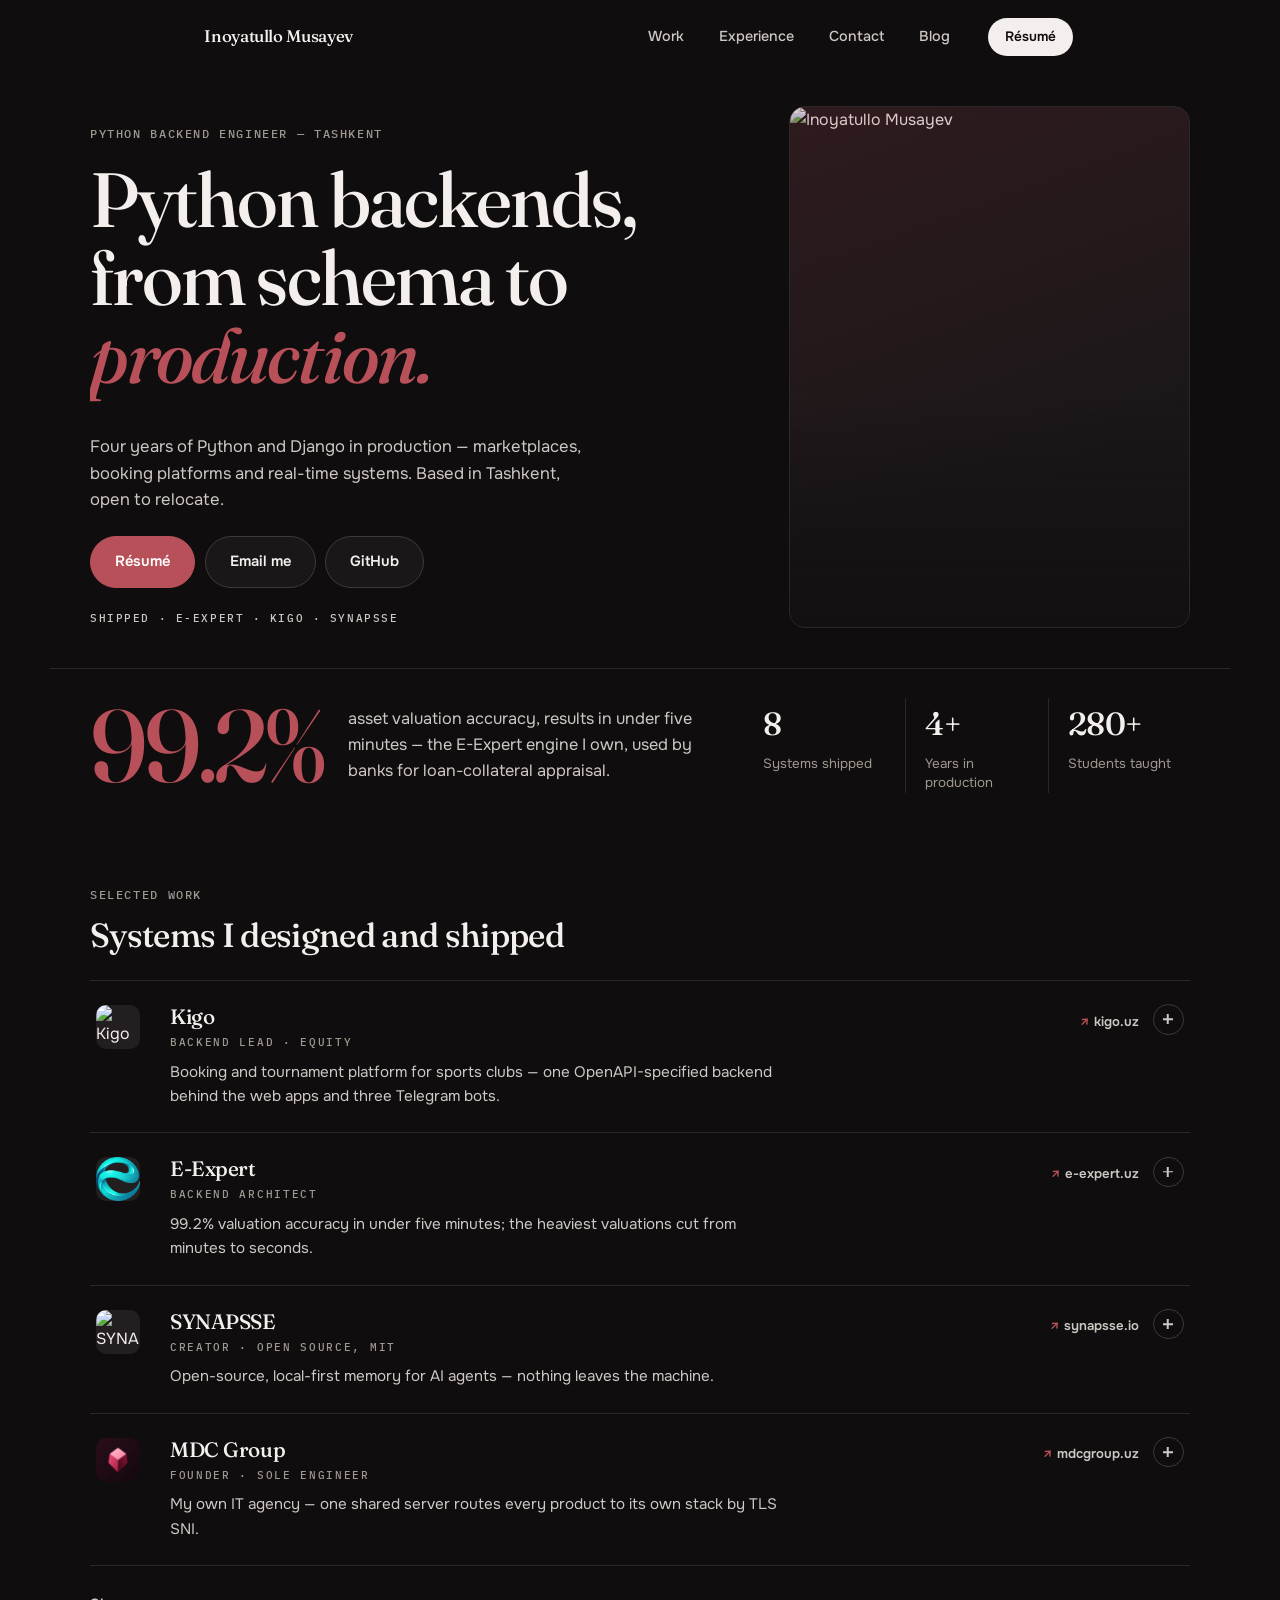
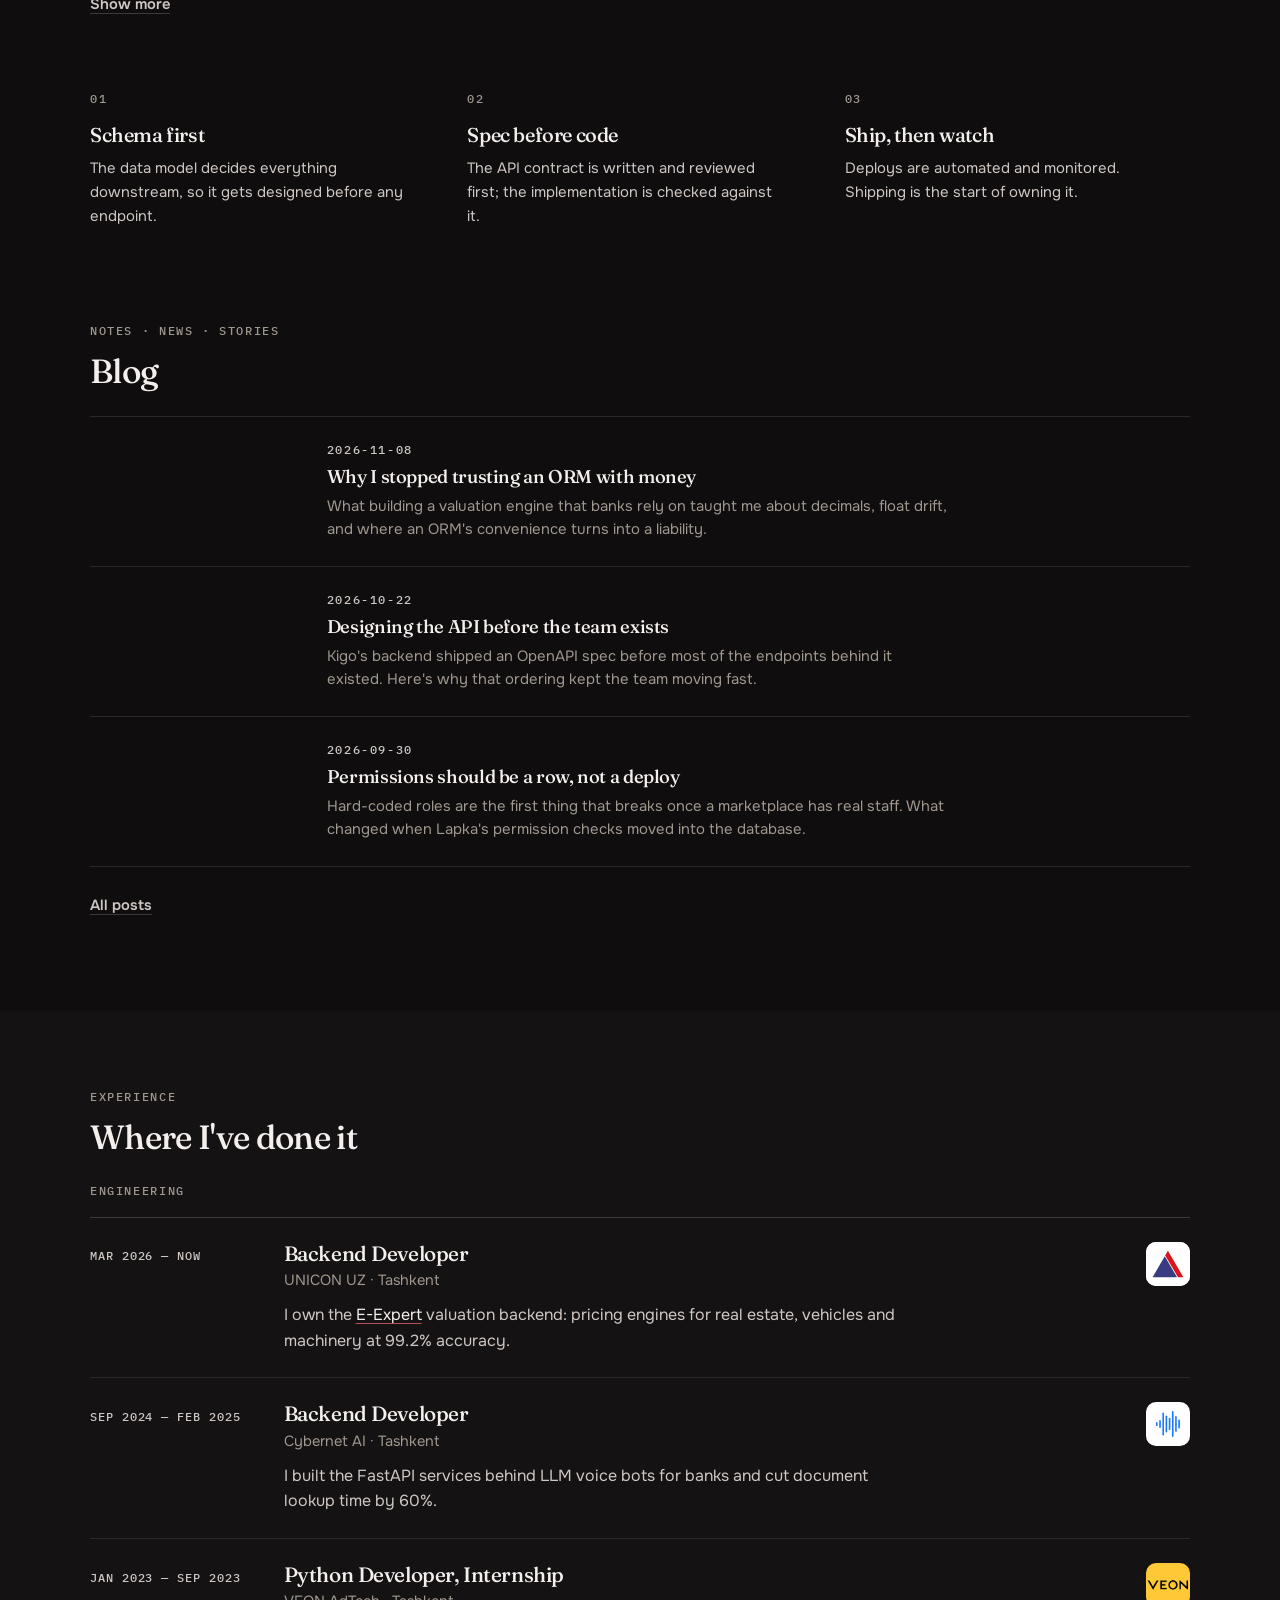
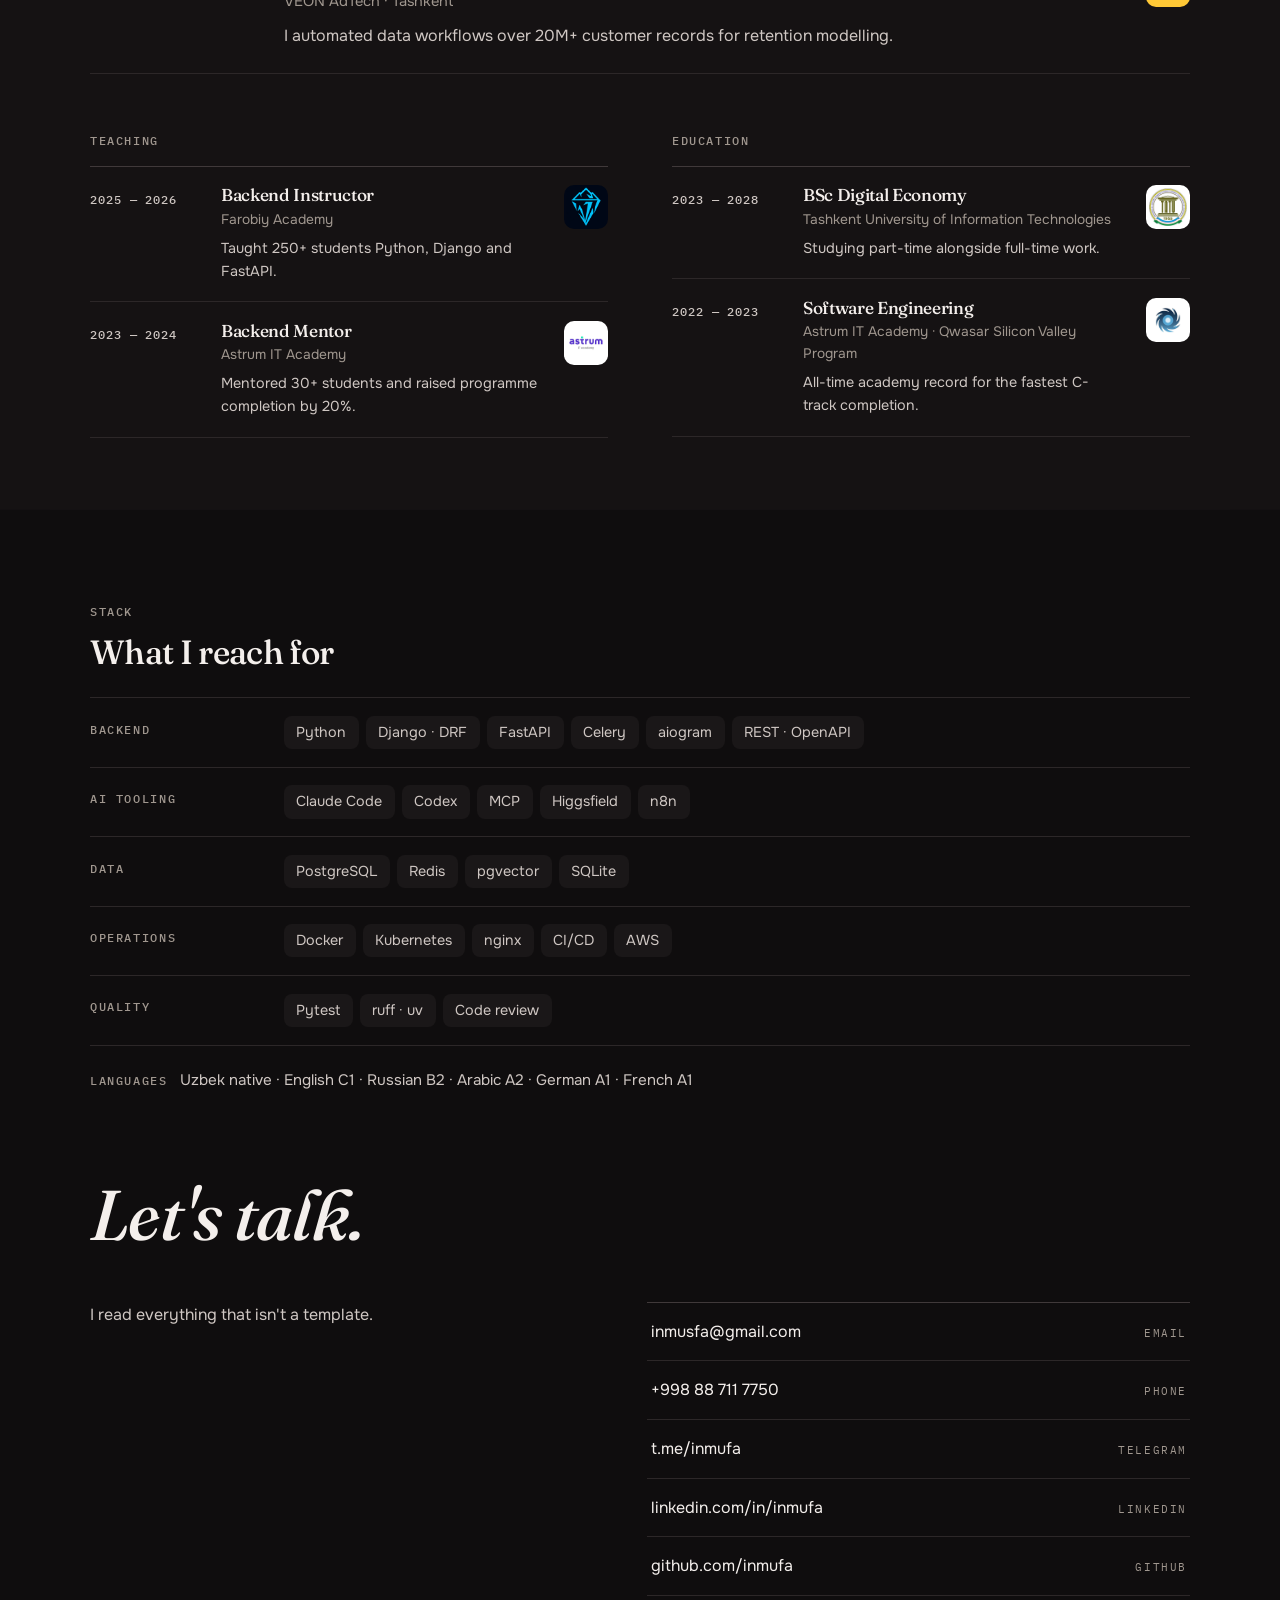
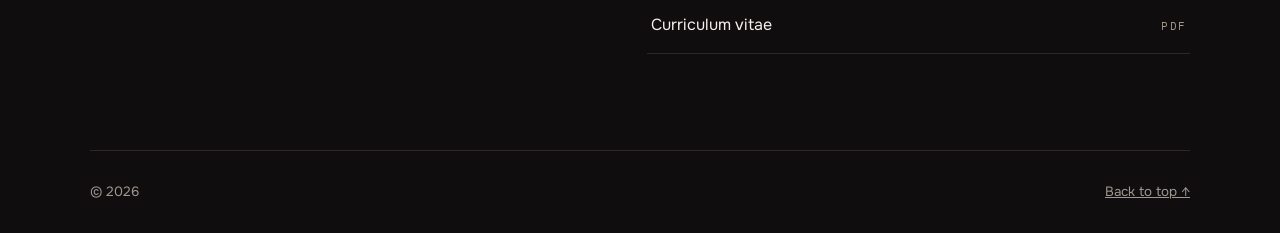
==== commit bf54e131: "fix: drop repeated name and location - photo tag, contact portrait, footer" ====
--- a/index.html
+++ b/index.html
@@ -91,7 +91,6 @@
     </div>
     <div class="hero__photo">
       <img src="assets/portrait.jpg" alt="Inoyatullo Musayev" width="600" height="700">
-      <span class="hero__tag">Inoyatullo Musayev</span>
     </div>
   </section>
 
@@ -351,9 +350,7 @@
       <h2 class="contact__title" id="contact-title">Let's talk.</h2>
       <div class="contact__grid">
         <div class="contact__intro">
-          <img class="contact__portrait" src="assets/portrait.jpg"
-               alt="Inoyatullo Musayev" width="220" height="220" loading="lazy">
-          <p class="contact__note">I read everything that isn't a template. Based in Tashkent, ready to relocate.</p>
+          <p class="contact__note">I read everything that isn't a template.</p>
         </div>
         <ul class="links">
           <li><a href="mailto:inmusfa@gmail.com"><span>inmusfa@gmail.com</span><em>Email</em></a></li>
@@ -369,8 +366,8 @@
 </main>
 
 <footer class="wrap footer">
-  <span>Inoyatullo Musayev</span>
-  <span>Backend engineer · Tashkent</span>
+  <span>© 2026</span>
+  <a href="#top">Back to top ↑</a>
 </footer>
 
 <script src="scripts/main.js?v=8" defer></script>
--- a/styles/main.css
+++ b/styles/main.css
@@ -253,13 +253,6 @@
     linear-gradient(160deg, rgb(120 40 52 / 22%), transparent 70%);
   mix-blend-mode: normal;
 }
-.hero__tag {
-  position: absolute; left: 1rem; bottom: 1rem; z-index: 2;
-  padding: 0.4rem 0.8rem; border-radius: var(--r-chip);
-  background: color-mix(in srgb, var(--paper) 70%, transparent);
-  -webkit-backdrop-filter: blur(10px); backdrop-filter: blur(10px);
-  font-family: var(--mono); font-size: 0.74rem; font-weight: 500; letter-spacing: 0.08em; color: var(--ink);
-}
 
 /* --- proof ------------------------------------------------------------- */
 
@@ -416,7 +409,6 @@
 .contact__title { font-family: var(--display); font-size: clamp(2.3rem, 6.5vw, 4.4rem); font-weight: 500; font-style: italic; line-height: 1; letter-spacing: -0.01em; }
 .contact__grid { display: grid; grid-template-columns: 1fr 1.1fr; gap: clamp(2rem, 6vw, 4rem); align-items: start; margin-top: clamp(2rem, 5vw, 3.2rem); }
 .contact__intro { display: flex; flex-direction: column; align-items: flex-start; gap: 1.6rem; }
-.contact__portrait { width: 220px; height: 220px; object-fit: cover; border: 1px solid var(--line); border-radius: var(--r); filter: saturate(0.72) contrast(1.03); }
 .contact__note { max-width: 38ch; color: var(--ink-2); }
 
 .links { border-top: 1px solid var(--line-strong); }
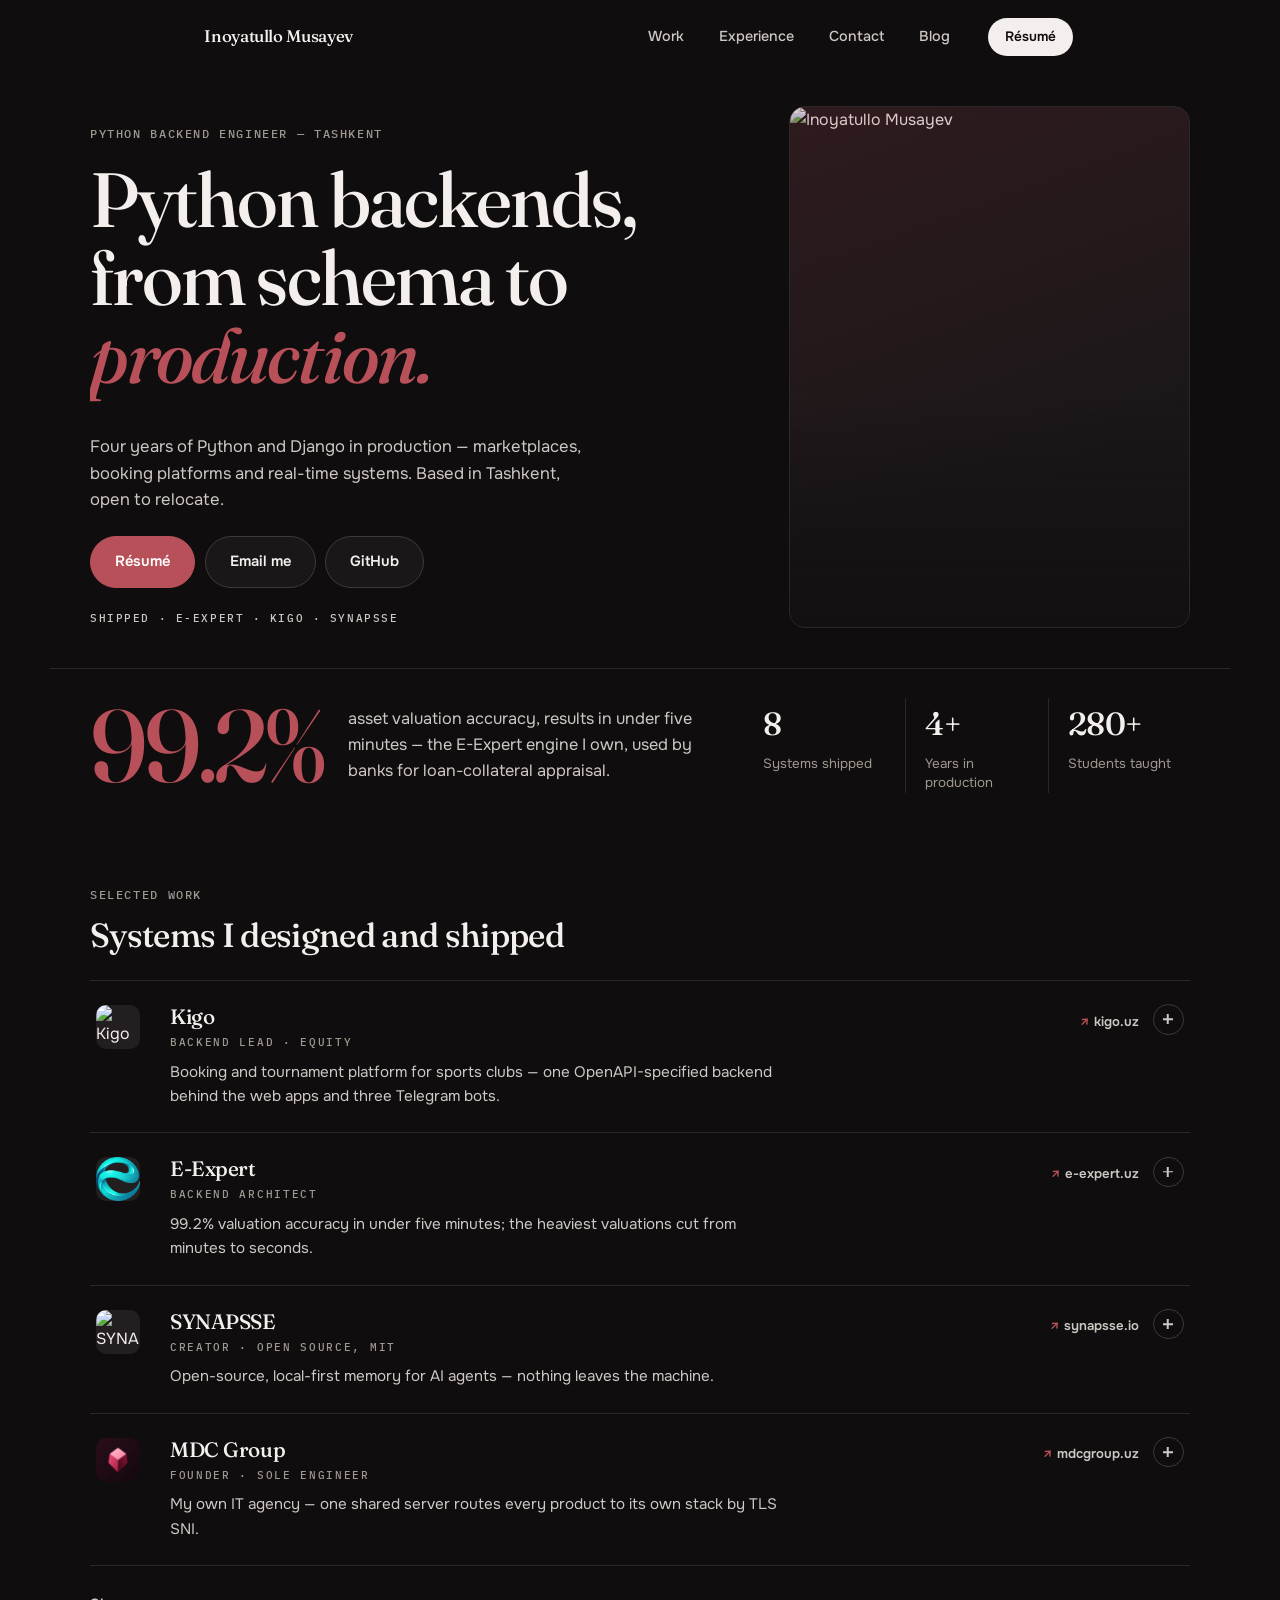
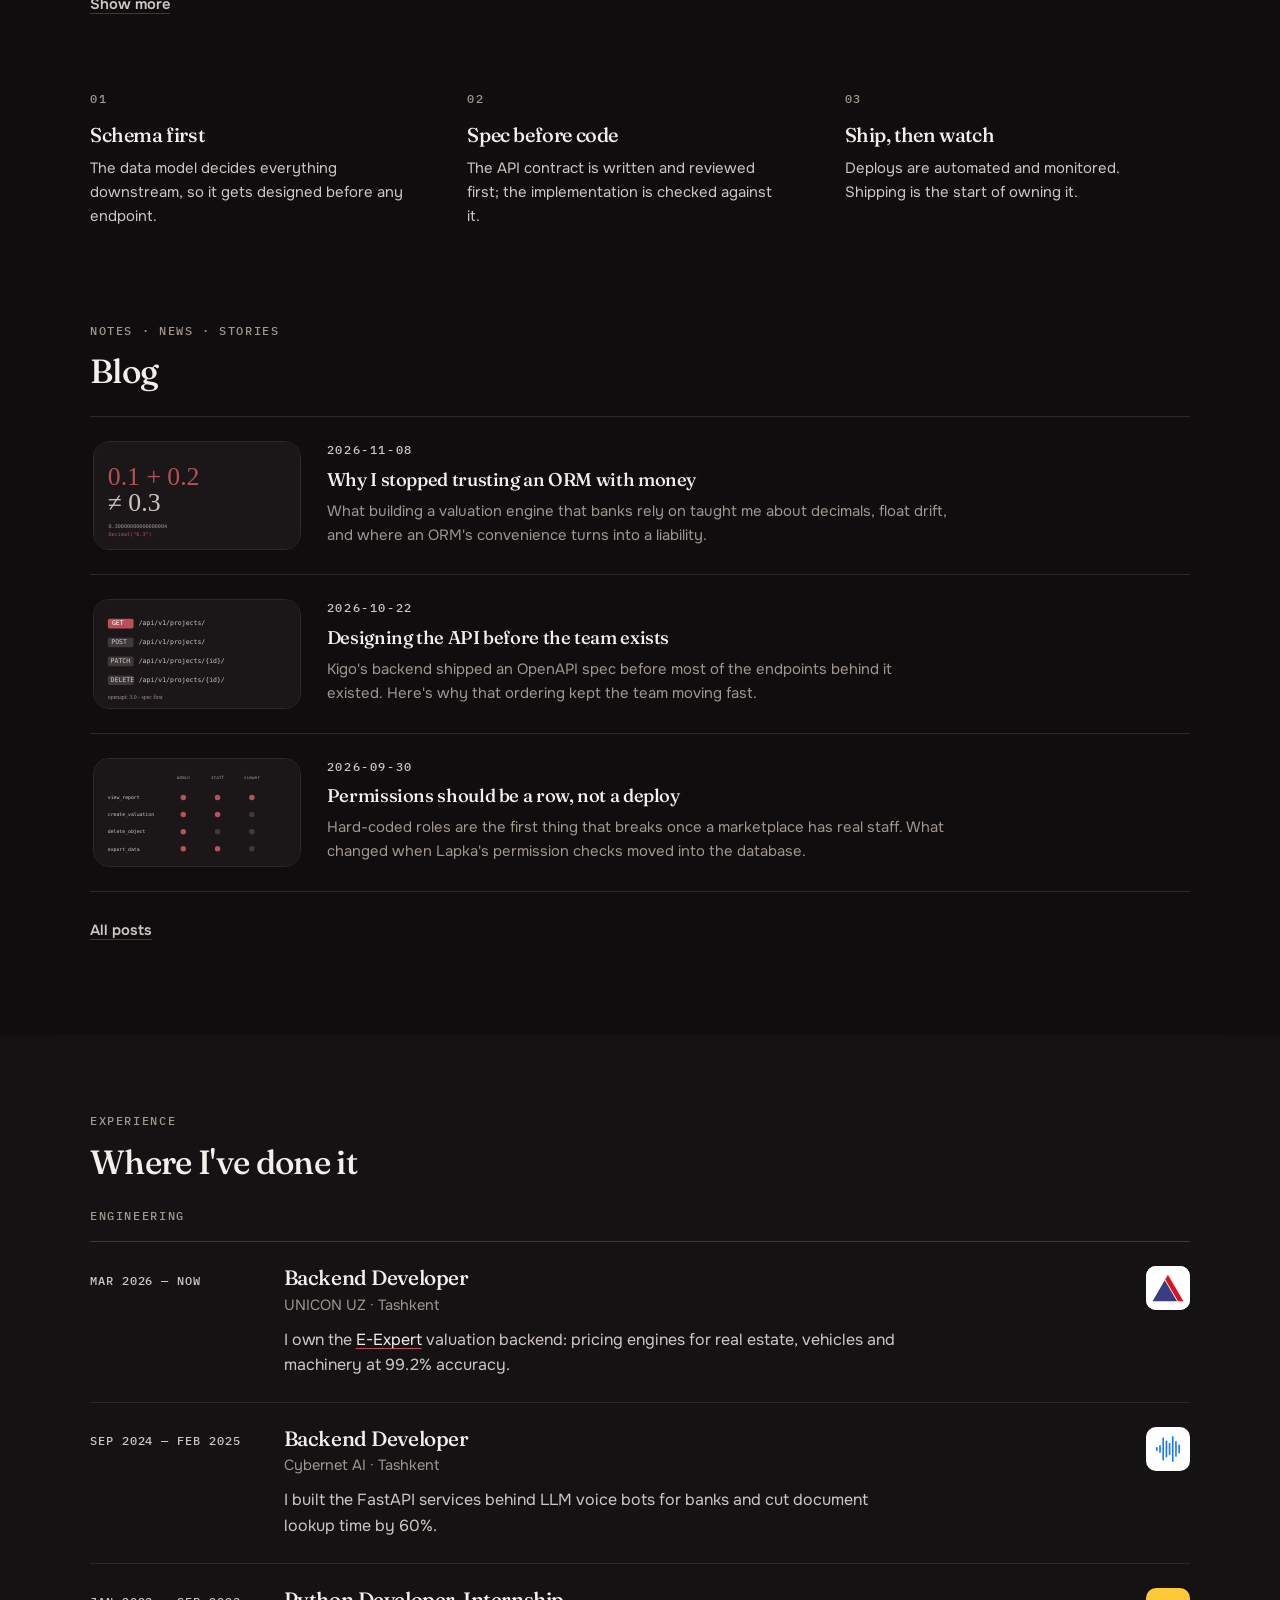
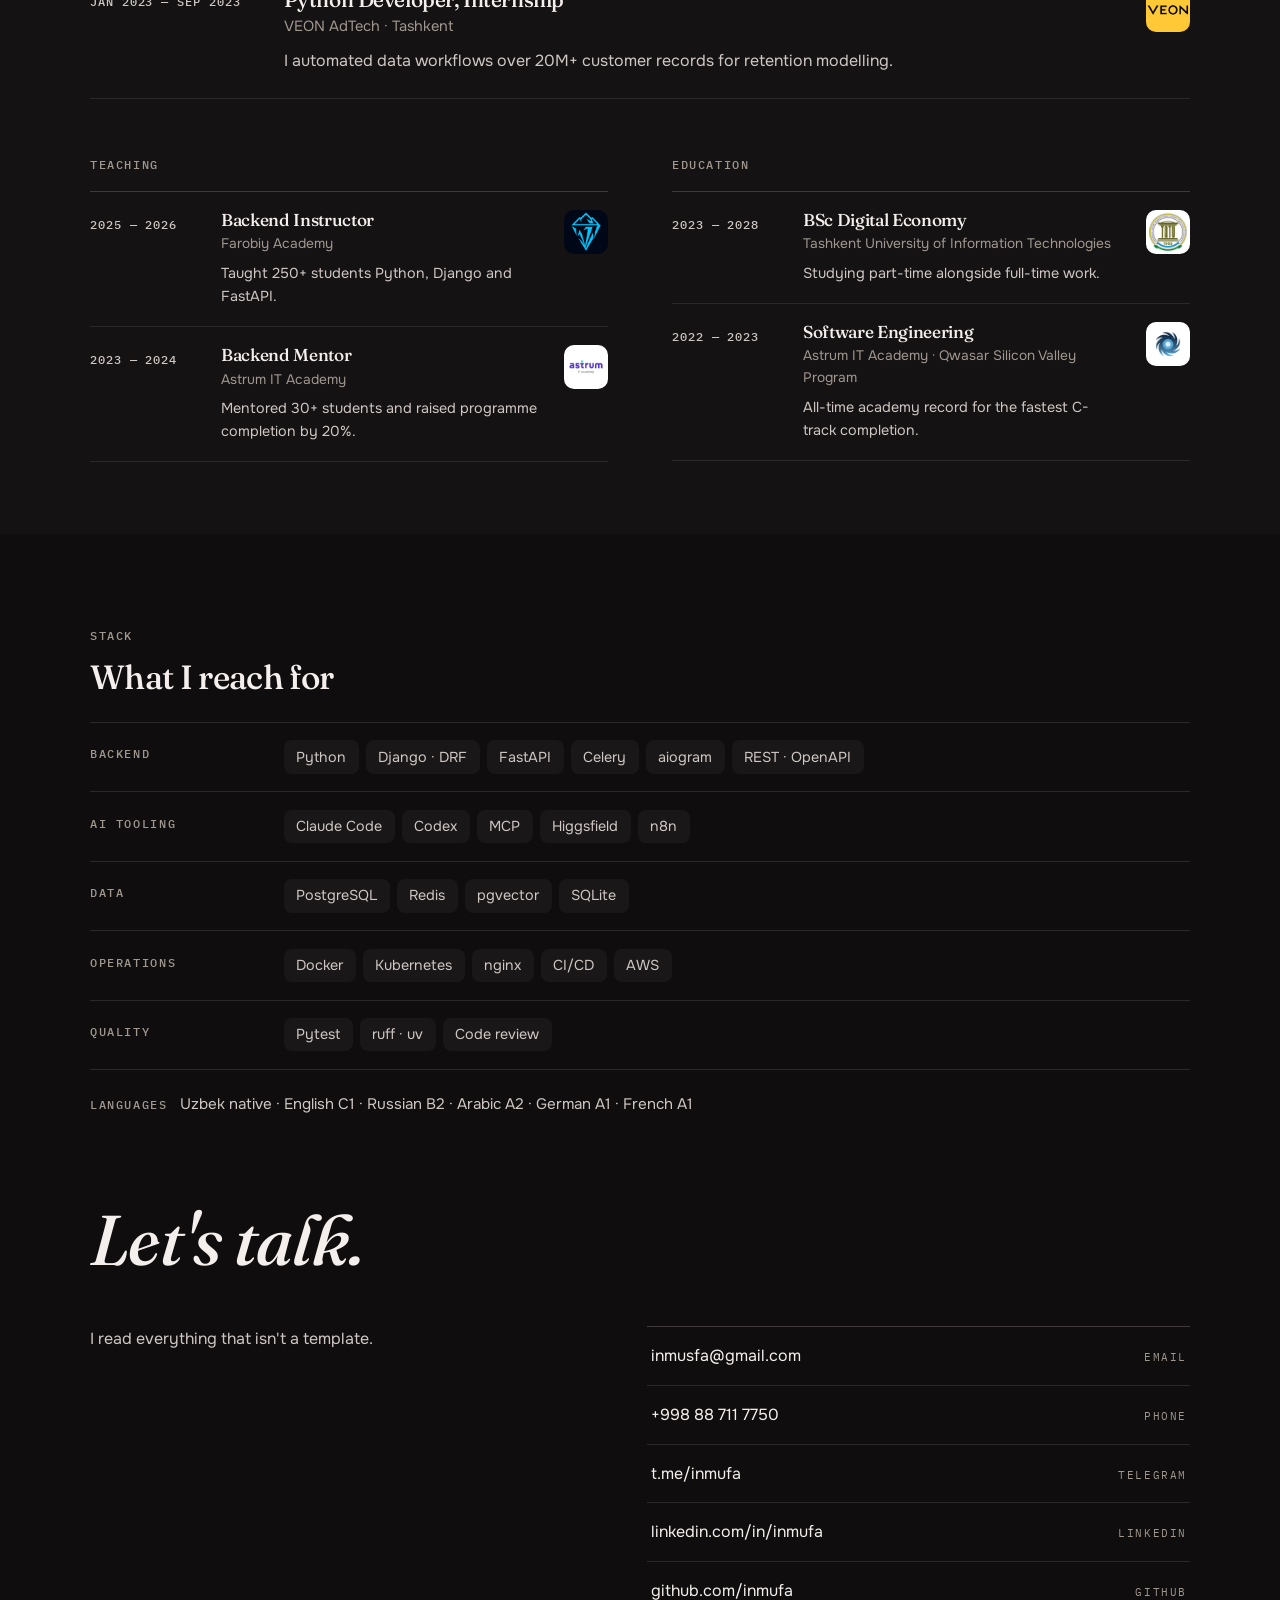
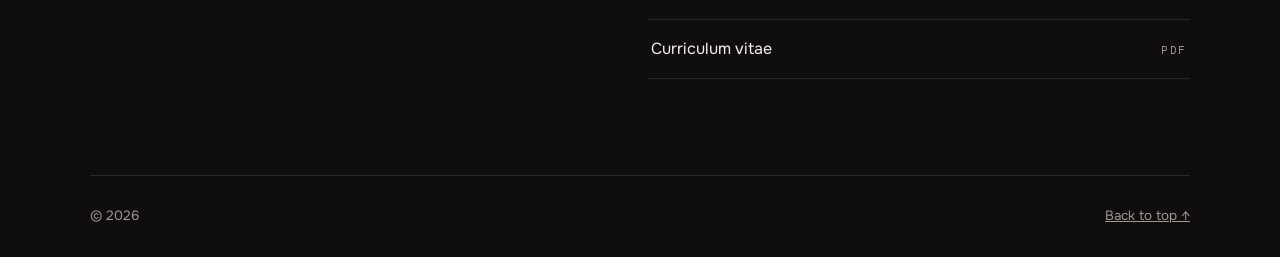
==== commit 66273fbf: "fix: show post covers in the home page blog list" ====
--- a/index.html
+++ b/index.html
@@ -260,9 +260,9 @@
       <div class="section__rule"></div>
     </header>
     <ul class="postlist reveal">
-      <li><a class="postlist__item" href="blog/orms-and-money/"><span class="label postlist__date">2026-11-08</span><h3 class="postlist__title">Why I stopped trusting an ORM with money</h3><p class="postlist__excerpt">What building a valuation engine that banks rely on taught me about decimals, float drift, and where an ORM's convenience turns into a liability.</p></a></li>
-      <li><a class="postlist__item" href="blog/api-before-the-team/"><span class="label postlist__date">2026-10-22</span><h3 class="postlist__title">Designing the API before the team exists</h3><p class="postlist__excerpt">Kigo's backend shipped an OpenAPI spec before most of the endpoints behind it existed. Here's why that ordering kept the team moving fast.</p></a></li>
-      <li><a class="postlist__item" href="blog/permissions-as-data/"><span class="label postlist__date">2026-09-30</span><h3 class="postlist__title">Permissions should be a row, not a deploy</h3><p class="postlist__excerpt">Hard-coded roles are the first thing that breaks once a marketplace has real staff. What changed when Lapka's permission checks moved into the database.</p></a></li>
+      <li><a class="postlist__item" href="blog/orms-and-money/"><img class="postlist__cover" src="assets/blog/orms-and-money.svg" alt="" width="1200" height="630" loading="lazy"><span class="label postlist__date">2026-11-08</span><h3 class="postlist__title">Why I stopped trusting an ORM with money</h3><p class="postlist__excerpt">What building a valuation engine that banks rely on taught me about decimals, float drift, and where an ORM's convenience turns into a liability.</p></a></li>
+      <li><a class="postlist__item" href="blog/api-before-the-team/"><img class="postlist__cover" src="assets/blog/api-before-the-team.svg" alt="" width="1200" height="630" loading="lazy"><span class="label postlist__date">2026-10-22</span><h3 class="postlist__title">Designing the API before the team exists</h3><p class="postlist__excerpt">Kigo's backend shipped an OpenAPI spec before most of the endpoints behind it existed. Here's why that ordering kept the team moving fast.</p></a></li>
+      <li><a class="postlist__item" href="blog/permissions-as-data/"><img class="postlist__cover" src="assets/blog/permissions-as-data.svg" alt="" width="1200" height="630" loading="lazy"><span class="label postlist__date">2026-09-30</span><h3 class="postlist__title">Permissions should be a row, not a deploy</h3><p class="postlist__excerpt">Hard-coded roles are the first thing that breaks once a marketplace has real staff. What changed when Lapka's permission checks moved into the database.</p></a></li>
     </ul>
     <a class="text-button work__more" href="blog/"><span>All posts</span></a>
   </section>
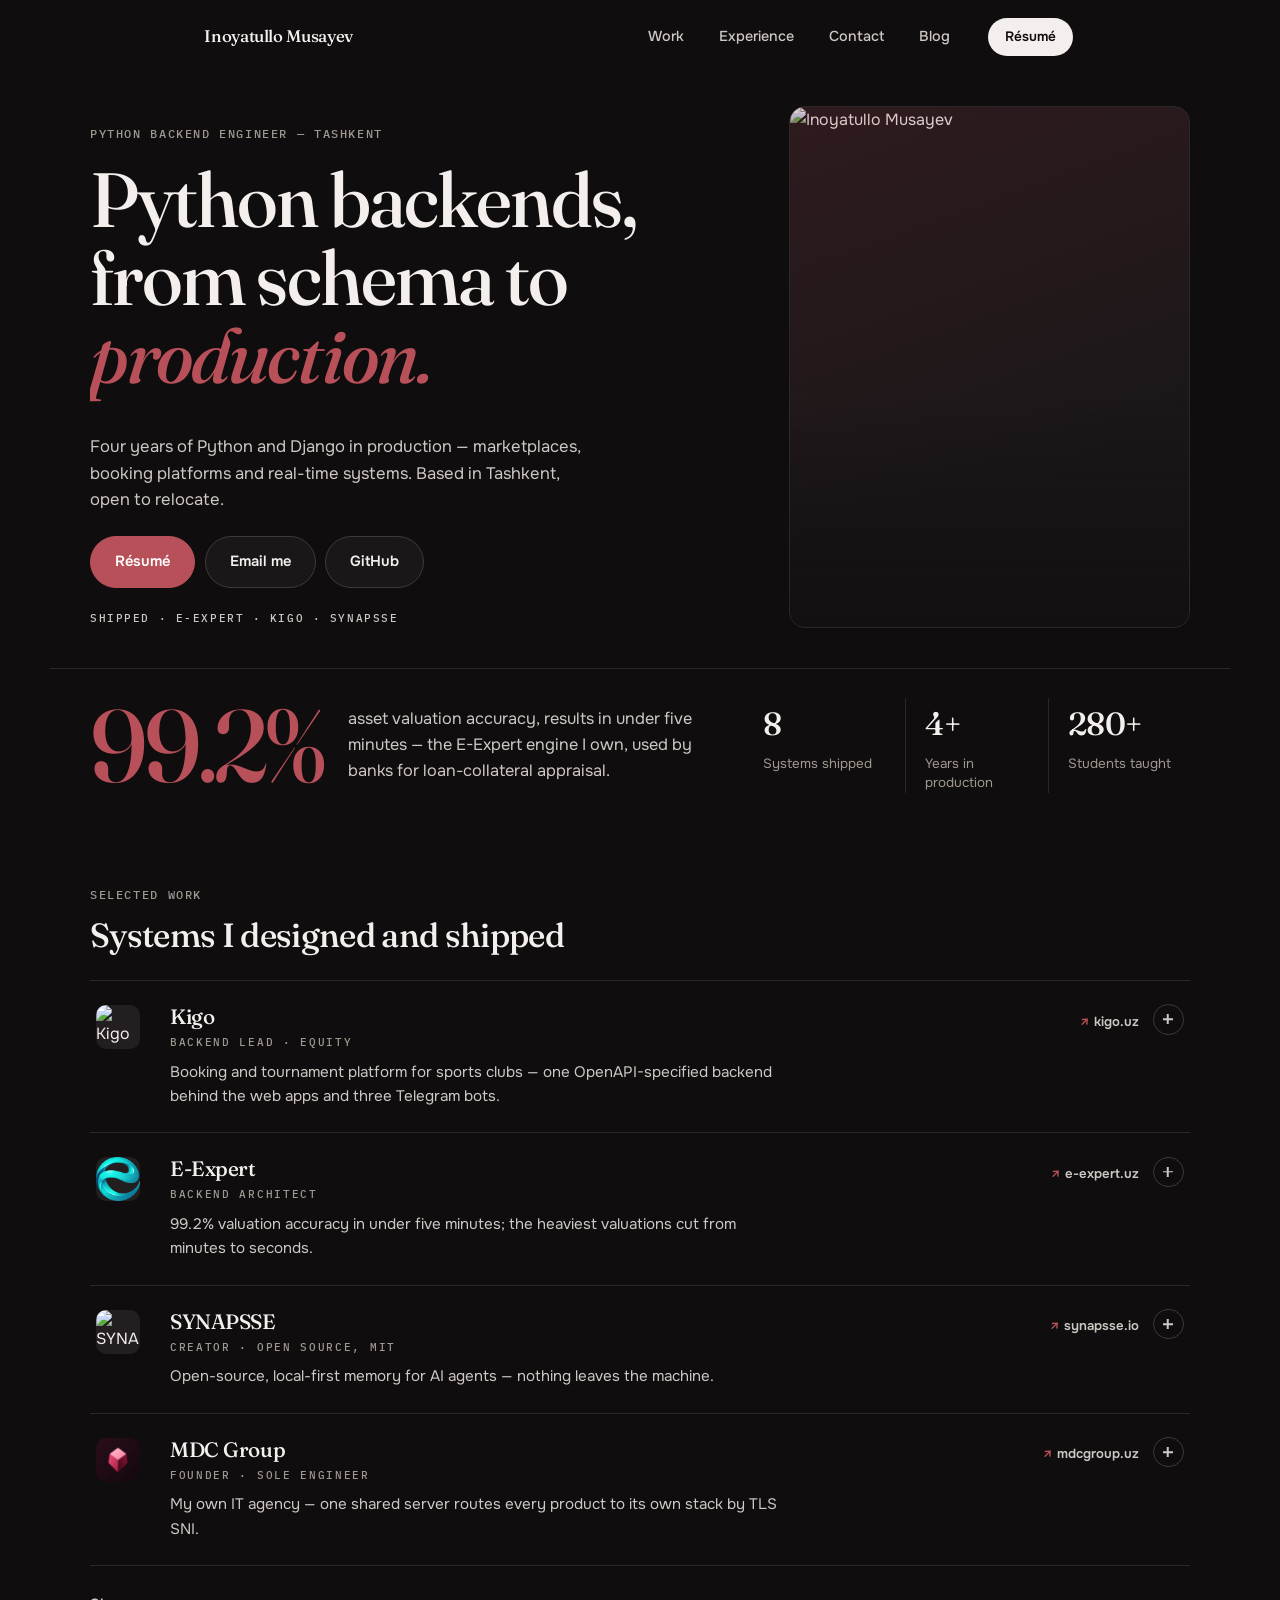
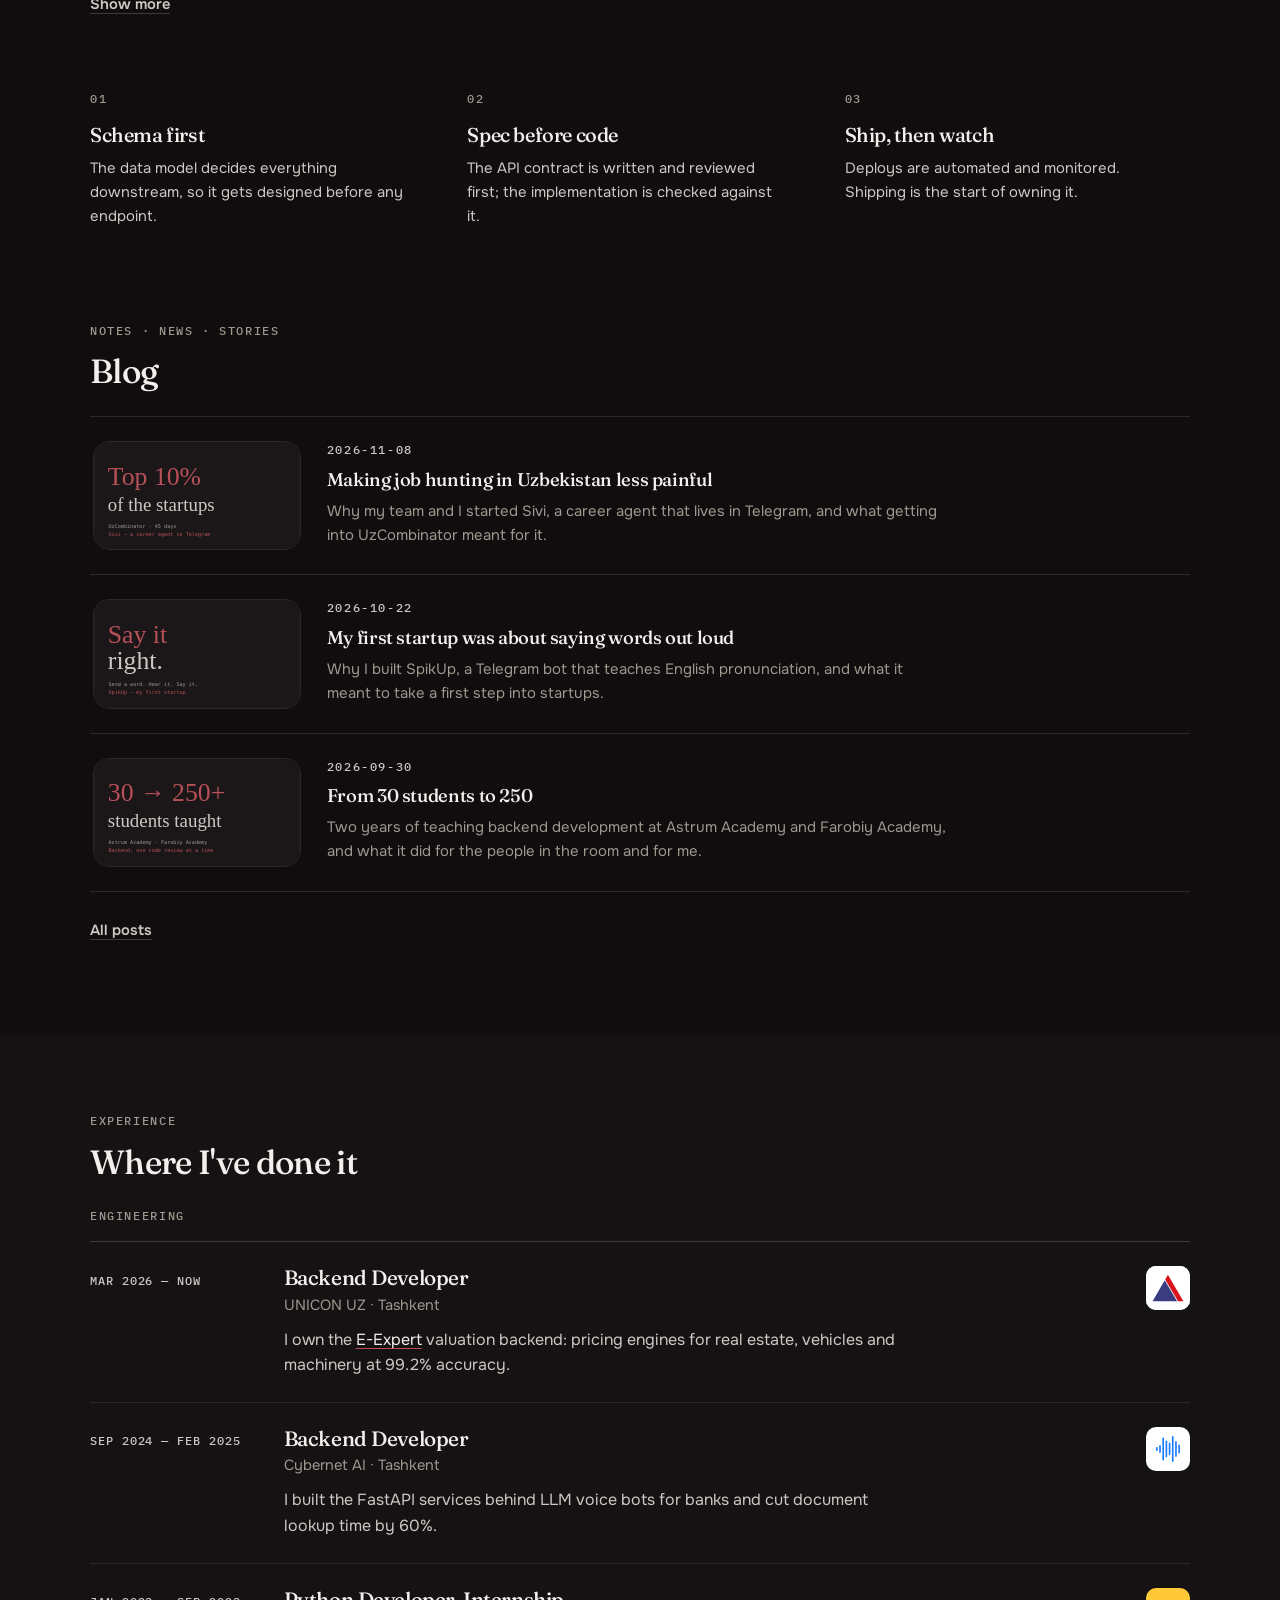
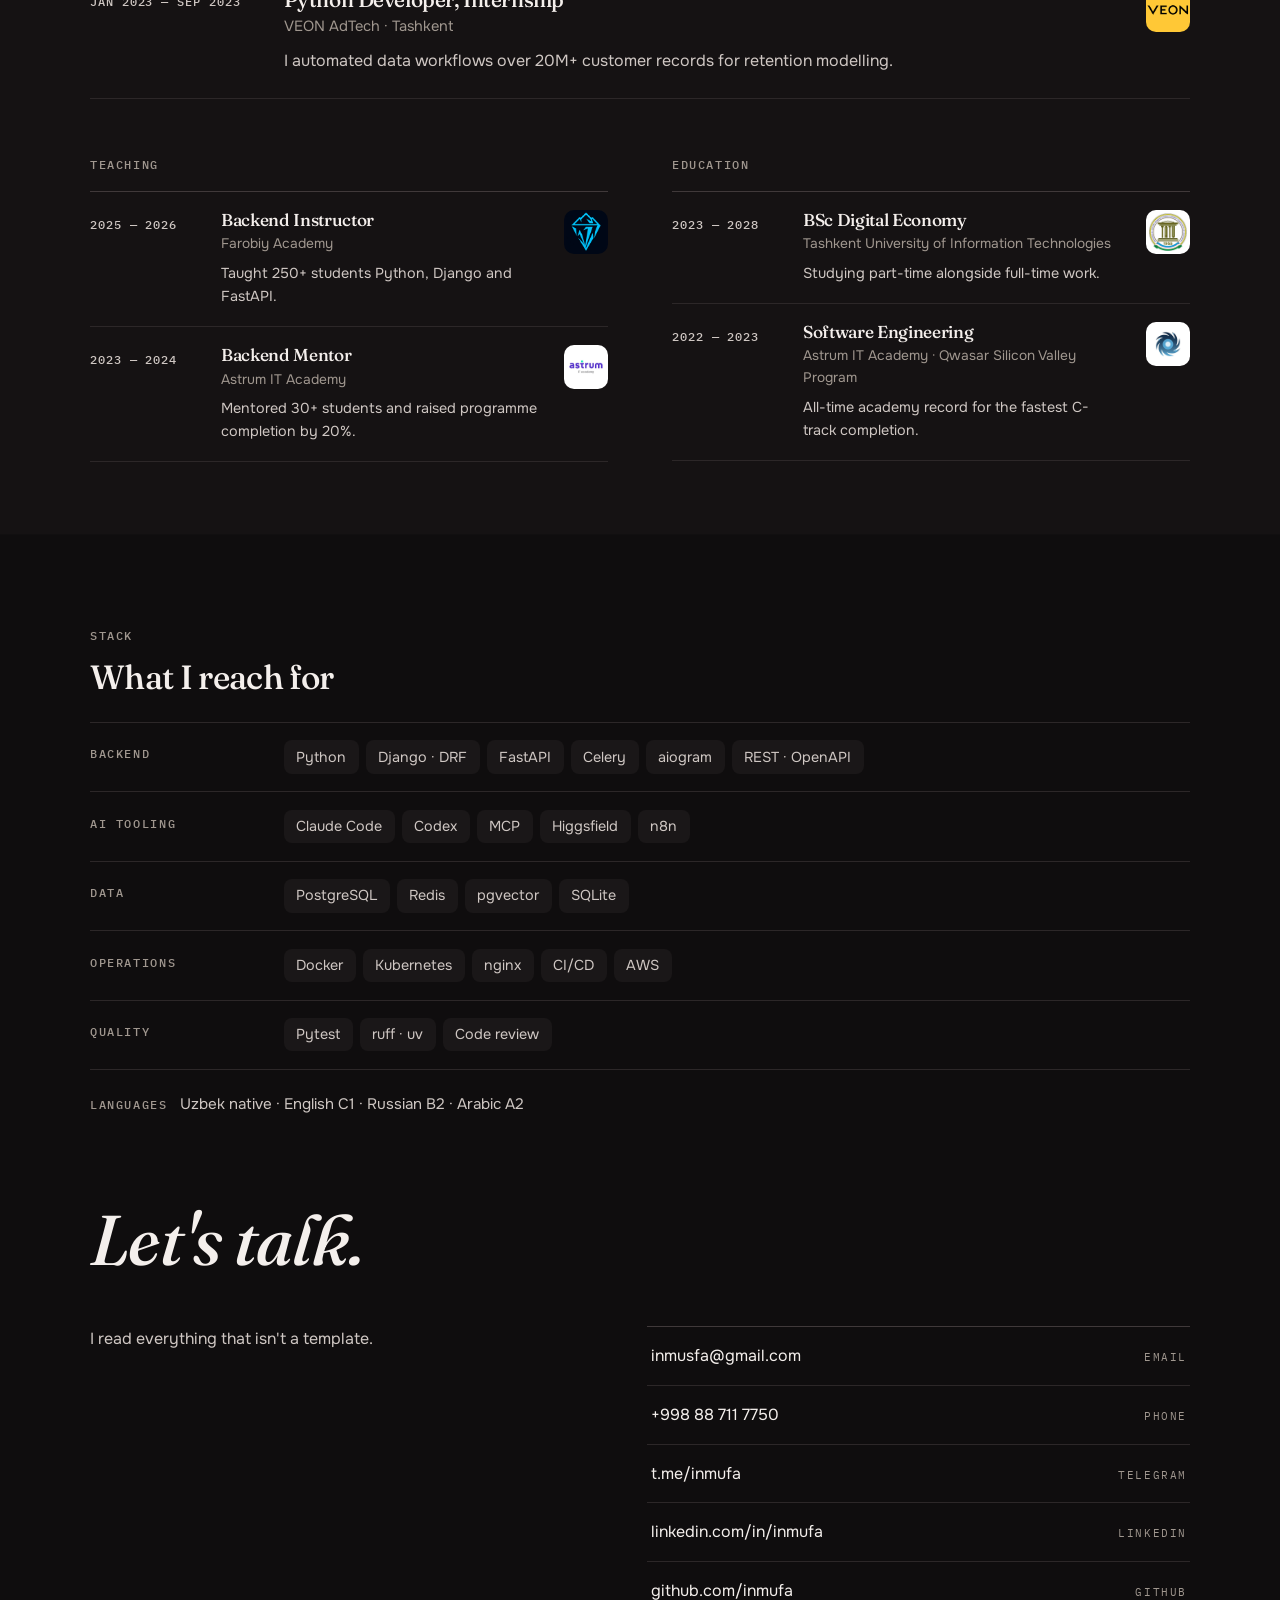
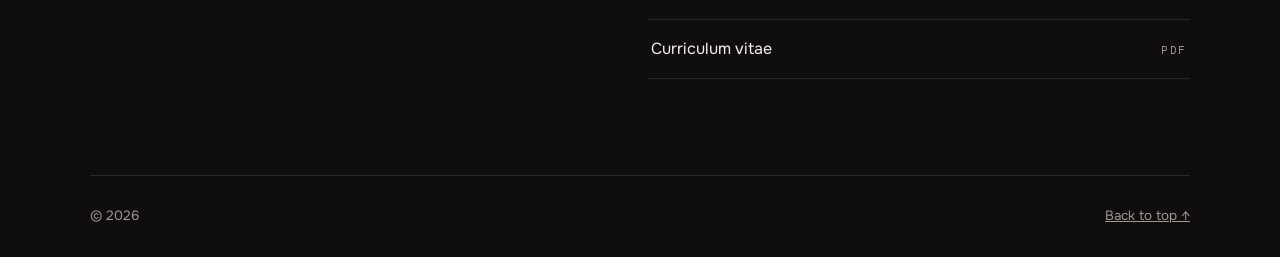
==== commit 3a599482: "feat(blog): rewrite posts as life highlights (Sivi, SpikUp, teaching); drop German and French from l" ====
--- a/index.html
+++ b/index.html
@@ -37,7 +37,7 @@
   "email": "inmusfa@gmail.com",
   "url": "https://inmufa.com/",
   "address": { "@type": "PostalAddress", "addressLocality": "Tashkent", "addressCountry": "UZ" },
-  "knowsLanguage": ["uz", "en", "ru", "ar", "de", "fr"],
+  "knowsLanguage": ["uz", "en", "ru", "ar"],
   "sameAs": [
     "https://github.com/inmufa",
     "https://www.linkedin.com/in/inmufa/",
@@ -260,9 +260,9 @@
       <div class="section__rule"></div>
     </header>
     <ul class="postlist reveal">
-      <li><a class="postlist__item" href="blog/orms-and-money/"><img class="postlist__cover" src="assets/blog/orms-and-money.svg" alt="" width="1200" height="630" loading="lazy"><span class="label postlist__date">2026-11-08</span><h3 class="postlist__title">Why I stopped trusting an ORM with money</h3><p class="postlist__excerpt">What building a valuation engine that banks rely on taught me about decimals, float drift, and where an ORM's convenience turns into a liability.</p></a></li>
-      <li><a class="postlist__item" href="blog/api-before-the-team/"><img class="postlist__cover" src="assets/blog/api-before-the-team.svg" alt="" width="1200" height="630" loading="lazy"><span class="label postlist__date">2026-10-22</span><h3 class="postlist__title">Designing the API before the team exists</h3><p class="postlist__excerpt">Kigo's backend shipped an OpenAPI spec before most of the endpoints behind it existed. Here's why that ordering kept the team moving fast.</p></a></li>
-      <li><a class="postlist__item" href="blog/permissions-as-data/"><img class="postlist__cover" src="assets/blog/permissions-as-data.svg" alt="" width="1200" height="630" loading="lazy"><span class="label postlist__date">2026-09-30</span><h3 class="postlist__title">Permissions should be a row, not a deploy</h3><p class="postlist__excerpt">Hard-coded roles are the first thing that breaks once a marketplace has real staff. What changed when Lapka's permission checks moved into the database.</p></a></li>
+      <li><a class="postlist__item" href="blog/sivi-and-uzcombinator/"><img class="postlist__cover" src="assets/blog/sivi-and-uzcombinator.svg" alt="" width="1200" height="630" loading="lazy"><span class="label postlist__date">2026-11-08</span><h3 class="postlist__title">Making job hunting in Uzbekistan less painful</h3><p class="postlist__excerpt">Why my team and I started Sivi, a career agent that lives in Telegram, and what getting into UzCombinator meant for it.</p></a></li>
+      <li><a class="postlist__item" href="blog/spikup/"><img class="postlist__cover" src="assets/blog/spikup.svg" alt="" width="1200" height="630" loading="lazy"><span class="label postlist__date">2026-10-22</span><h3 class="postlist__title">My first startup was about saying words out loud</h3><p class="postlist__excerpt">Why I built SpikUp, a Telegram bot that teaches English pronunciation, and what it meant to take a first step into startups.</p></a></li>
+      <li><a class="postlist__item" href="blog/teaching-250-students/"><img class="postlist__cover" src="assets/blog/teaching-250-students.svg" alt="" width="1200" height="630" loading="lazy"><span class="label postlist__date">2026-09-30</span><h3 class="postlist__title">From 30 students to 250</h3><p class="postlist__excerpt">Two years of teaching backend development at Astrum Academy and Farobiy Academy, and what it did for the people in the room and for me.</p></a></li>
     </ul>
     <a class="text-button work__more" href="blog/"><span>All posts</span></a>
   </section>
@@ -342,7 +342,7 @@
       <div class="skills__row"><dt>Operations</dt><dd><ul class="chips"><li>Docker</li><li>Kubernetes</li><li>nginx</li><li>CI/CD</li><li>AWS</li></ul></dd></div>
       <div class="skills__row"><dt>Quality</dt><dd><ul class="chips"><li>Pytest</li><li>ruff · uv</li><li>Code review</li></ul></dd></div>
     </dl>
-    <p class="stack__spoken reveal"><span class="label">Languages</span>Uzbek native · English C1 · Russian B2 · Arabic A2 · German A1 · French A1</p>
+    <p class="stack__spoken reveal"><span class="label">Languages</span>Uzbek native · English C1 · Russian B2 · Arabic A2</p>
   </section>
 
   <section class="section wrap contact" id="contact" aria-labelledby="contact-title">
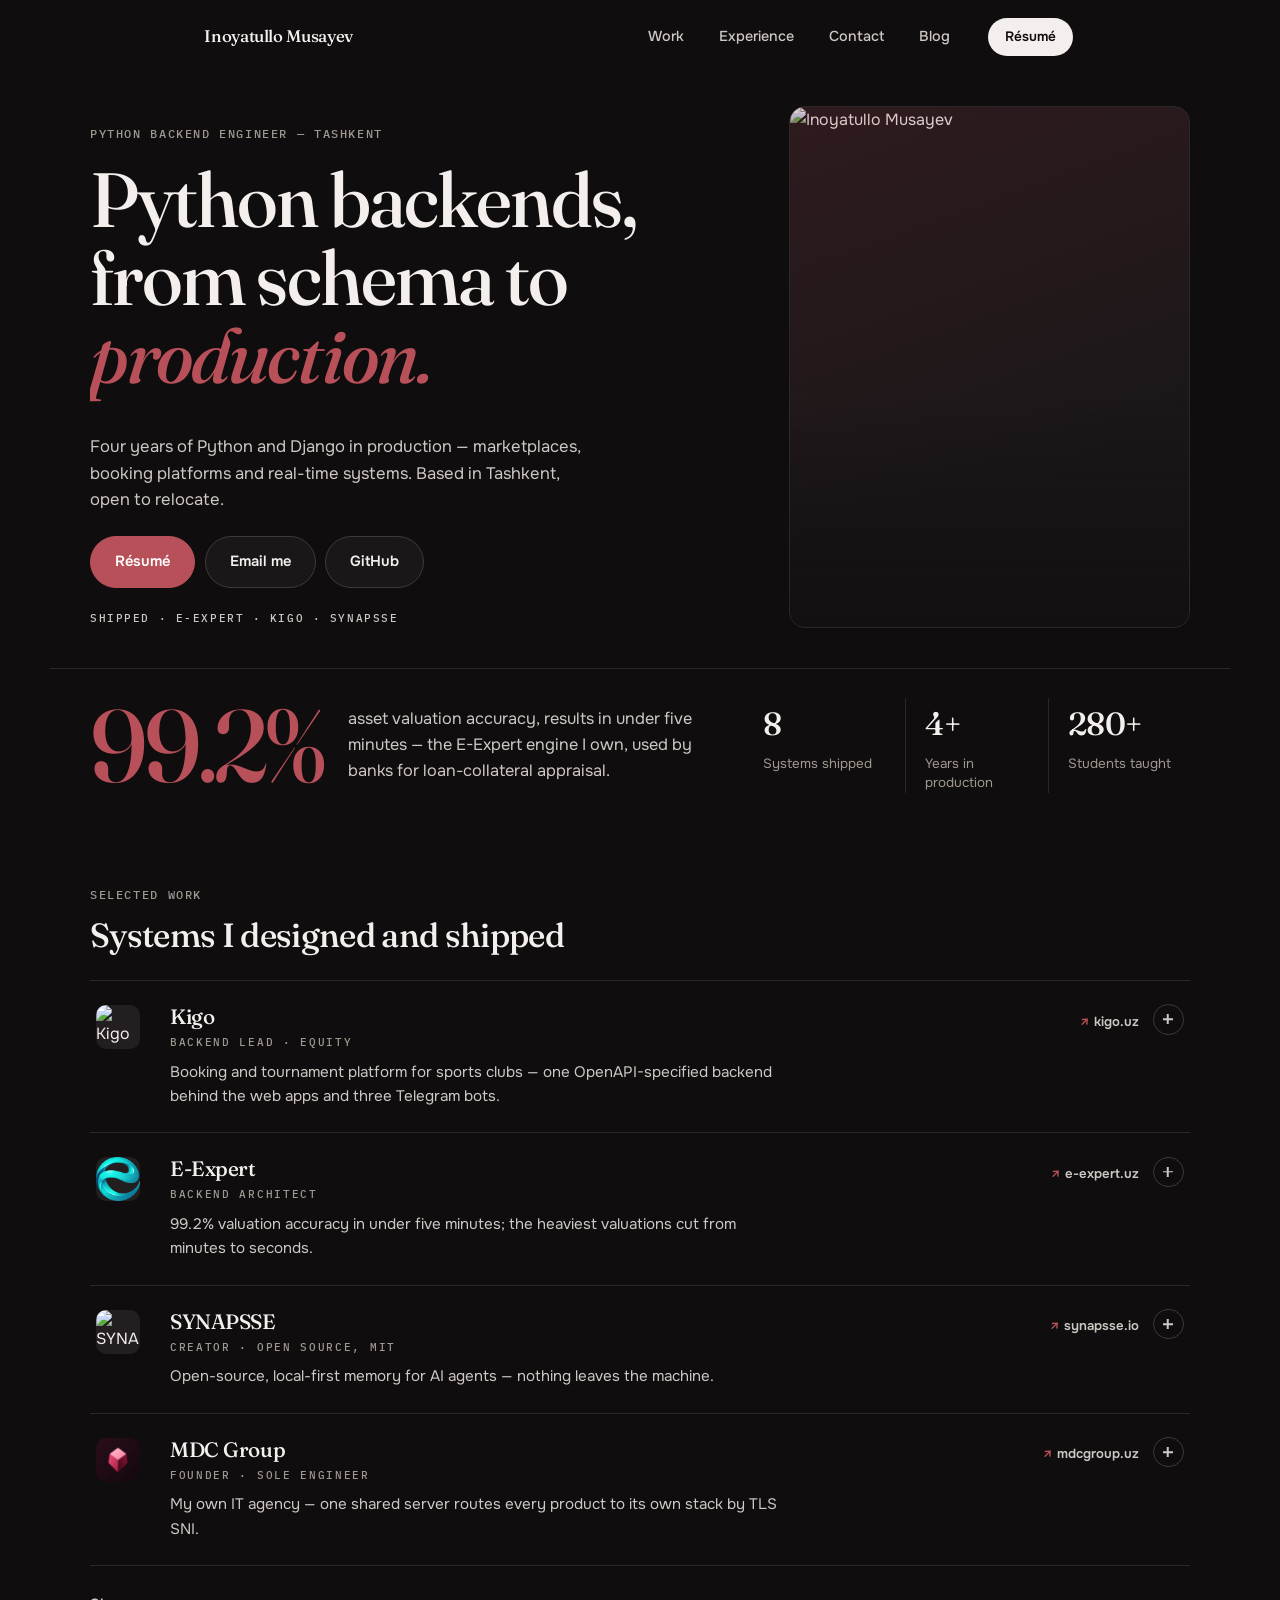
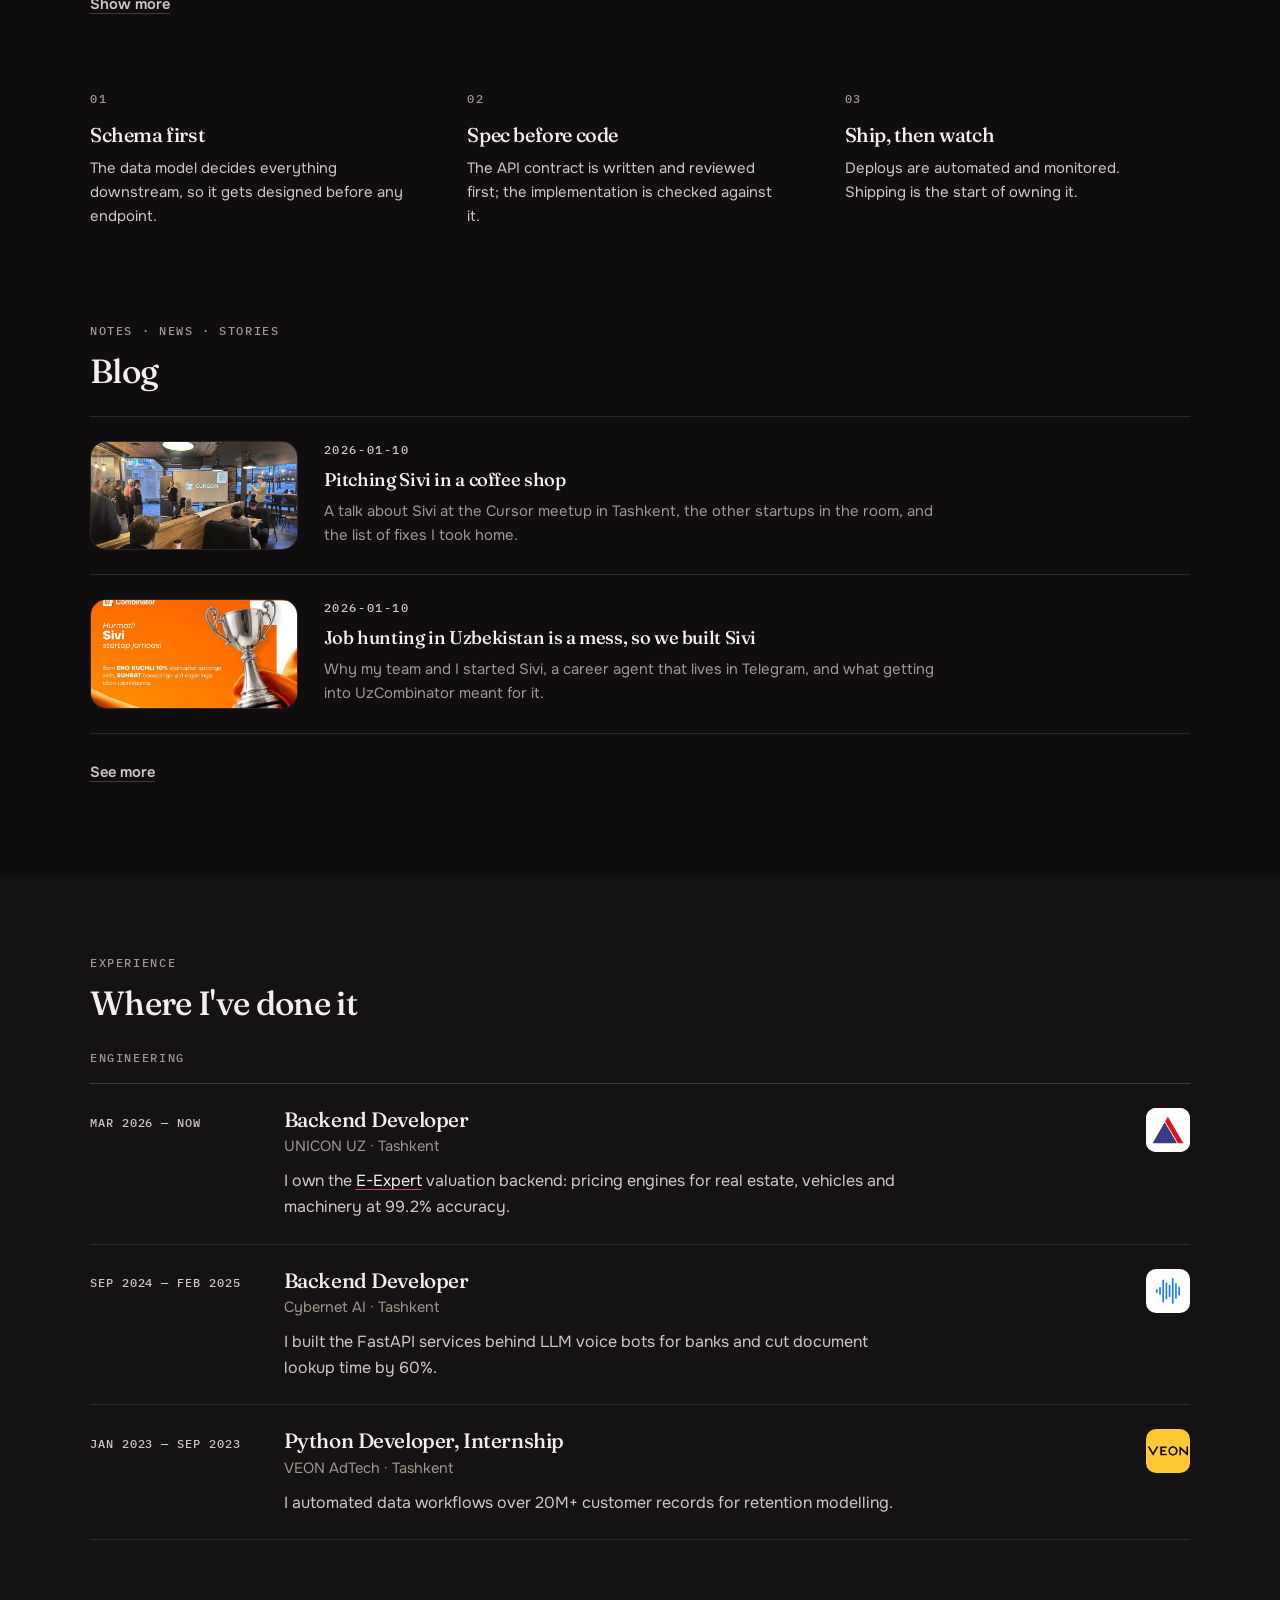
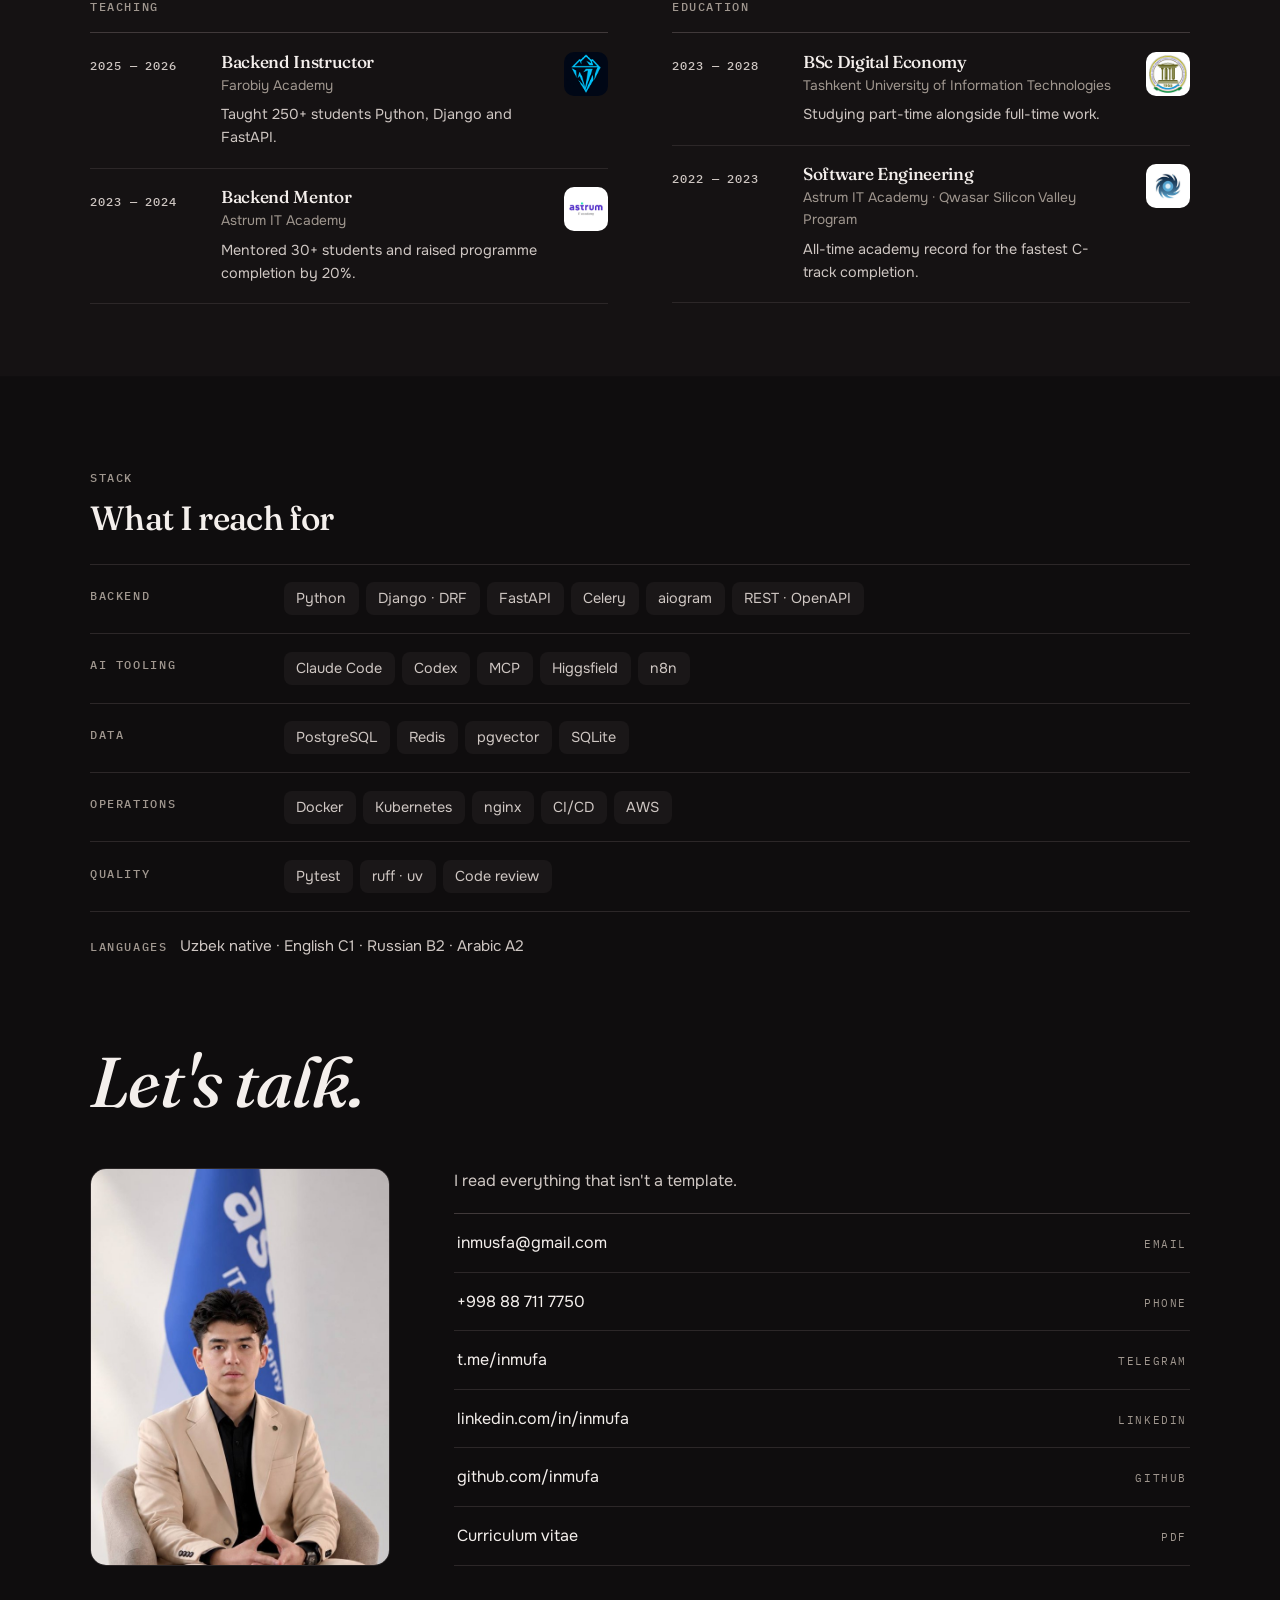
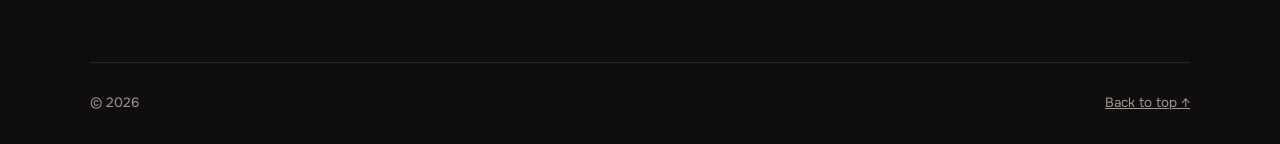
==== commit 2b03b474: "feat(blog): six posts with photos, two latest on home, plain rewrite, contact photo layout, page cro" ====
--- a/index.html
+++ b/index.html
@@ -26,7 +26,7 @@
 <link rel="preconnect" href="https://fonts.googleapis.com">
 <link rel="preconnect" href="https://fonts.gstatic.com" crossorigin>
 <link rel="stylesheet" href="https://fonts.googleapis.com/css2?family=Fraunces:ital,opsz,wght@0,9..144,400;0,9..144,500;0,9..144,600;1,9..144,400;1,9..144,500&family=Onest:wght@400;500;600;700&family=IBM+Plex+Mono:wght@400;500&display=swap">
-<link rel="stylesheet" href="styles/main.css?v=8">
+<link rel="stylesheet" href="styles/main.css?v=13">
 
 <script type="application/ld+json">
 {
@@ -260,11 +260,10 @@
       <div class="section__rule"></div>
     </header>
     <ul class="postlist reveal">
-      <li><a class="postlist__item" href="blog/sivi-and-uzcombinator/"><img class="postlist__cover" src="assets/blog/sivi-and-uzcombinator.svg" alt="" width="1200" height="630" loading="lazy"><span class="label postlist__date">2026-11-08</span><h3 class="postlist__title">Making job hunting in Uzbekistan less painful</h3><p class="postlist__excerpt">Why my team and I started Sivi, a career agent that lives in Telegram, and what getting into UzCombinator meant for it.</p></a></li>
-      <li><a class="postlist__item" href="blog/spikup/"><img class="postlist__cover" src="assets/blog/spikup.svg" alt="" width="1200" height="630" loading="lazy"><span class="label postlist__date">2026-10-22</span><h3 class="postlist__title">My first startup was about saying words out loud</h3><p class="postlist__excerpt">Why I built SpikUp, a Telegram bot that teaches English pronunciation, and what it meant to take a first step into startups.</p></a></li>
-      <li><a class="postlist__item" href="blog/teaching-250-students/"><img class="postlist__cover" src="assets/blog/teaching-250-students.svg" alt="" width="1200" height="630" loading="lazy"><span class="label postlist__date">2026-09-30</span><h3 class="postlist__title">From 30 students to 250</h3><p class="postlist__excerpt">Two years of teaching backend development at Astrum Academy and Farobiy Academy, and what it did for the people in the room and for me.</p></a></li>
+      <li><a class="postlist__item" href="blog/cursor-meetup-tashkent/"><img class="postlist__cover" src="assets/blog/cursor-meetup.jpg" alt="Speaker presenting in front of a Cursor slide at the Tashkent meetup" width="1600" height="1200" loading="lazy"><span class="label postlist__date">2026-01-10</span><h3 class="postlist__title">Pitching Sivi in a coffee shop</h3><p class="postlist__excerpt">A talk about Sivi at the Cursor meetup in Tashkent, the other startups in the room, and the list of fixes I took home.</p></a></li>
+      <li><a class="postlist__item" href="blog/sivi-and-uzcombinator/"><img class="postlist__cover" src="assets/blog/sivi-and-uzcombinator.jpg" alt="UzCombinator congratulates the Sivi team on reaching the top 10% of startups" width="1600" height="1117" loading="lazy"><span class="label postlist__date">2026-01-10</span><h3 class="postlist__title">Job hunting in Uzbekistan is a mess, so we built Sivi</h3><p class="postlist__excerpt">Why my team and I started Sivi, a career agent that lives in Telegram, and what getting into UzCombinator meant for it.</p></a></li>
     </ul>
-    <a class="text-button work__more" href="blog/"><span>All posts</span></a>
+    <a class="text-button work__more" href="blog/"><span>See more</span></a>
   </section>
 
   <section class="section section--band wrap" id="experience" aria-labelledby="experience-title">
@@ -349,10 +348,10 @@
     <div class="reveal">
       <h2 class="contact__title" id="contact-title">Let's talk.</h2>
       <div class="contact__grid">
-        <div class="contact__intro">
+        <img class="contact__photo" src="assets/contact.jpg" alt="Inoyatullo Musayev seated in a beige suit in front of an Astrum IT Academy banner" width="720" height="900" loading="lazy">
+        <div class="contact__side">
           <p class="contact__note">I read everything that isn't a template.</p>
-        </div>
-        <ul class="links">
+          <ul class="links">
           <li><a href="mailto:inmusfa@gmail.com"><span>inmusfa@gmail.com</span><em>Email</em></a></li>
           <li><a href="tel:+998887117750"><span>+998 88 711 7750</span><em>Phone</em></a></li>
           <li><a href="https://t.me/inmufa" target="_blank" rel="noopener noreferrer"><span>t.me/inmufa</span><em>Telegram</em></a></li>
@@ -360,6 +359,7 @@
           <li><a href="https://github.com/inmufa" target="_blank" rel="noopener noreferrer"><span>github.com/inmufa</span><em>GitHub</em></a></li>
           <li><a href="cv/" target="_blank" rel="noopener"><span>Curriculum vitae</span><em>PDF</em></a></li>
         </ul>
+        </div>
       </div>
     </div>
   </section>
--- a/styles/main.css
+++ b/styles/main.css
@@ -43,6 +43,9 @@
 }
 
 *, *::before, *::after { box-sizing: border-box; margin: 0; }
+@view-transition { navigation: auto; }
+::view-transition-group(root) { animation-duration: 0.16s; }
+::view-transition-old(root), ::view-transition-new(root) { animation-duration: 0.16s; animation-timing-function: ease-out; }
 html { scroll-behavior: smooth; scroll-padding-top: 6rem; -webkit-text-size-adjust: 100%; overflow-x: clip; }
 
 body {
@@ -178,6 +181,7 @@
 .nav.is-open .nav__toggle span:last-child { transform: translate(-50%, 0) rotate(-45deg); }
 
 @media (max-width: 720px) {
+  .nav { padding-inline: calc(var(--gutter) + 0.6rem); }
   .nav__bar { height: 3.7rem; margin-top: 0.75rem; padding: 0 0.45rem 0 1.3rem; }
   .nav__toggle { display: block; }
   .nav__cta, .nav__pill, .nav__hover { display: none; }
@@ -356,9 +360,9 @@
 .postlist { border-top: 1px solid var(--line); }
 .postlist__item {
   display: grid; grid-template-columns: 13rem 1fr; column-gap: 1.6rem; align-items: start;
-  padding: 1.5rem 0.2rem; border-bottom: 1px solid var(--line); text-decoration: none;
-}
-.postlist__cover { grid-column: 1; grid-row: 1 / span 3; align-self: start; width: 100%; height: auto; aspect-ratio: 1200 / 630; object-fit: cover; border: 1px solid var(--line); border-radius: var(--r); }
+  padding: 1.5rem 0; border-bottom: 1px solid var(--line); text-decoration: none;
+}
+.postlist__cover { grid-column: 1; grid-row: 1 / span 3; align-self: start; width: 100%; height: auto; aspect-ratio: 1200 / 630; object-fit: cover; object-position: center 40%; border: 1px solid var(--line); border-radius: var(--r); }
 .postlist__date { grid-column: 2; grid-row: 1; color: var(--ink-2); }
 .postlist__title { grid-column: 2; grid-row: 2; margin-top: 0.35rem; font-family: var(--display); font-size: 1.15rem; font-weight: 500; letter-spacing: -0.02em; line-height: 1.25; transition: color 0.25s; }
 .postlist__excerpt { grid-column: 2; grid-row: 3; max-width: 62ch; margin-top: 0.4rem; font-size: 0.93rem; color: var(--muted); }
@@ -407,9 +411,11 @@
 
 .contact { padding-bottom: clamp(3.5rem, 8vw, 6rem); }
 .contact__title { font-family: var(--display); font-size: clamp(2.3rem, 6.5vw, 4.4rem); font-weight: 500; font-style: italic; line-height: 1; letter-spacing: -0.01em; }
-.contact__grid { display: grid; grid-template-columns: 1fr 1.1fr; gap: clamp(2rem, 6vw, 4rem); align-items: start; margin-top: clamp(2rem, 5vw, 3.2rem); }
+.contact__grid { display: grid; grid-template-columns: minmax(0, 300px) 1fr; gap: clamp(2rem, 6vw, 4rem); align-items: stretch; margin-top: clamp(2rem, 5vw, 3.2rem); }
 .contact__intro { display: flex; flex-direction: column; align-items: flex-start; gap: 1.6rem; }
+.contact__side { display: flex; flex-direction: column; gap: 1.2rem; }
 .contact__note { max-width: 38ch; color: var(--ink-2); }
+.contact__photo { display: block; width: 100%; height: 100%; min-height: 20rem; object-fit: cover; object-position: center 30%; border: 1px solid var(--line); border-radius: var(--r); }
 
 .links { border-top: 1px solid var(--line-strong); }
 .links a {
@@ -434,12 +440,18 @@
 .post { max-width: 760px; }
 .post__title { margin-top: 0.8rem; font-family: var(--display); font-size: clamp(1.7rem, 4vw, 2.6rem); font-weight: 500; letter-spacing: -0.02em; line-height: 1.12; }
 .post__head { margin-bottom: 2rem; }
+.post__logo { width: 56px; height: 56px; margin-bottom: 1.2rem; border-radius: 12px; object-fit: cover; }
 .post__body { font-size: 1.04rem; line-height: 1.75; color: var(--ink-2); }
 .post__body p + p { margin-top: 1.1rem; }
 .post__body h2 { margin: 2.2rem 0 0.7rem; font-family: var(--display); font-size: 1.2rem; font-weight: 500; letter-spacing: -0.02em; color: var(--ink); }
 .post__body code { padding: 0.12em 0.4em; border-radius: 6px; background: var(--panel-2); font-size: 0.88em; color: var(--ink); }
 .post__back { margin-top: 2.5rem; }
 .post__back--top { margin: 0 0 1.4rem; }
+.post__body ul { margin: 0.9rem 0 0.4rem 1.1rem; list-style: disc; }
+.post__body ul + p { margin-top: 1.1rem; }
+.post__body li + li { margin-top: 0.45rem; }
+.post__body li::marker { color: var(--muted); }
+.post__figure { display: block; width: min(100%, 340px); height: auto; margin: 2rem auto; border: 1px solid var(--line); border-radius: var(--r); }
 .post__cover { width: 100%; height: auto; margin-bottom: 2rem; border: 1px solid var(--line); border-radius: var(--r); }
 
 /* --- responsive -------------------------------------------------------- */
@@ -450,6 +462,8 @@
   .proof { grid-template-columns: 1fr; }
   .how { grid-template-columns: 1fr; gap: 1.4rem; }
   .contact__grid { grid-template-columns: 1fr; }
+  .contact__photo { height: auto; min-height: 0; aspect-ratio: 1 / 1; }
+  .post__figure { width: 100%; }
   .exp__side { grid-template-columns: 1fr; gap: 2.2rem; }
   .postlist__item { grid-template-columns: 1fr; row-gap: 0.4rem; }
   .postlist__cover, .postlist__date, .postlist__title, .postlist__excerpt { grid-column: 1; grid-row: auto; }
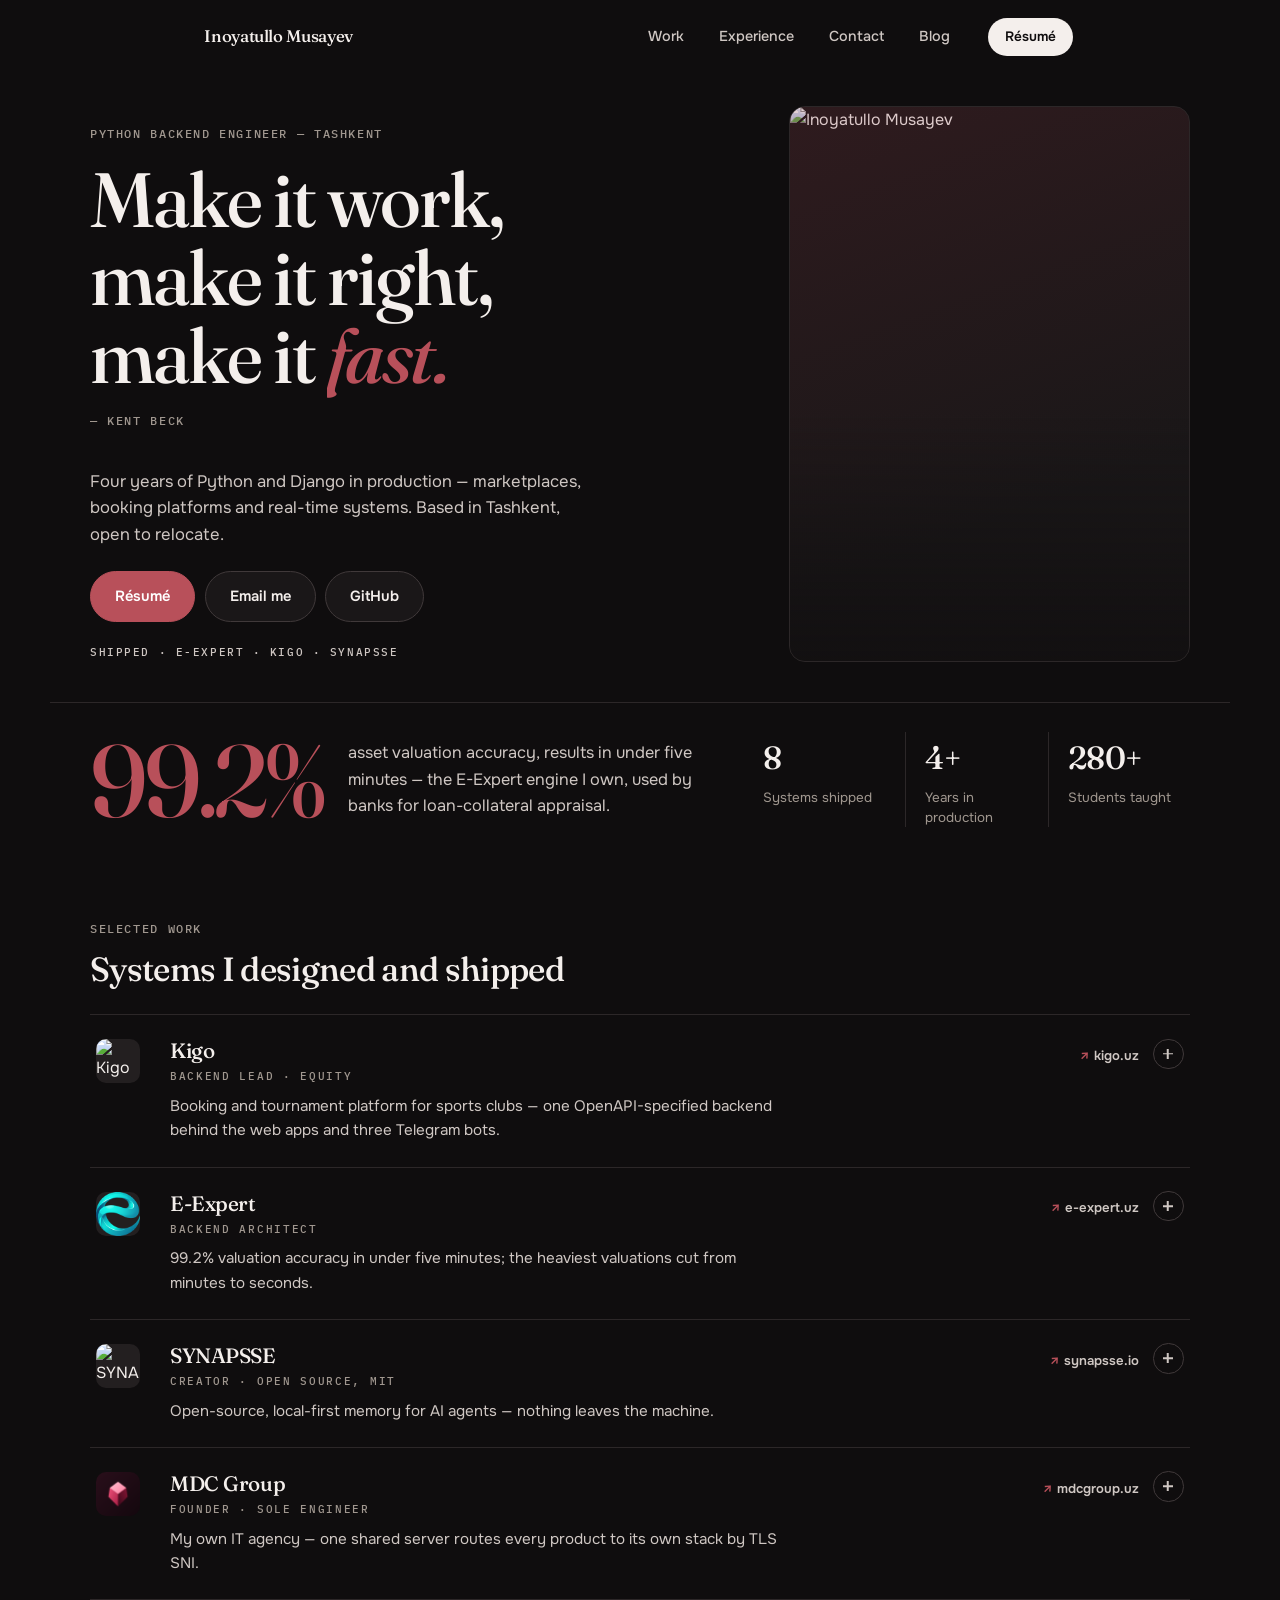
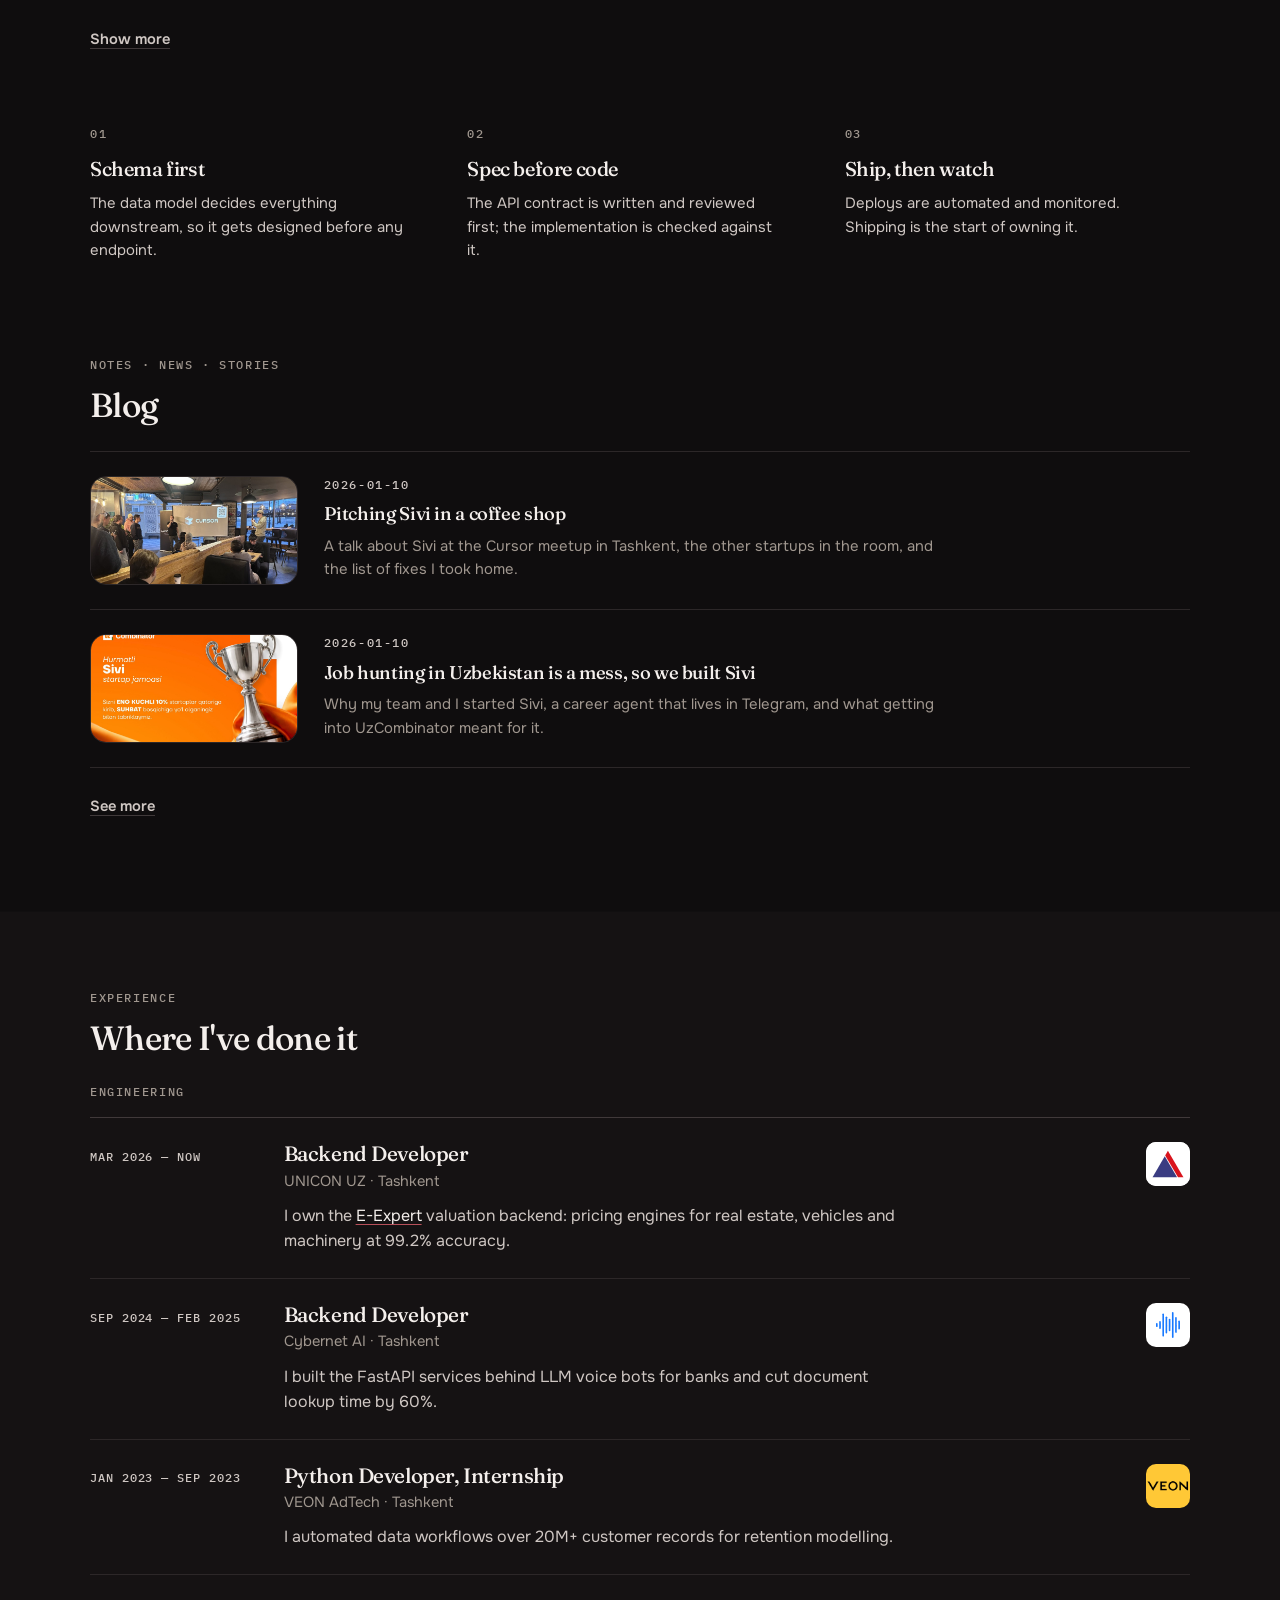
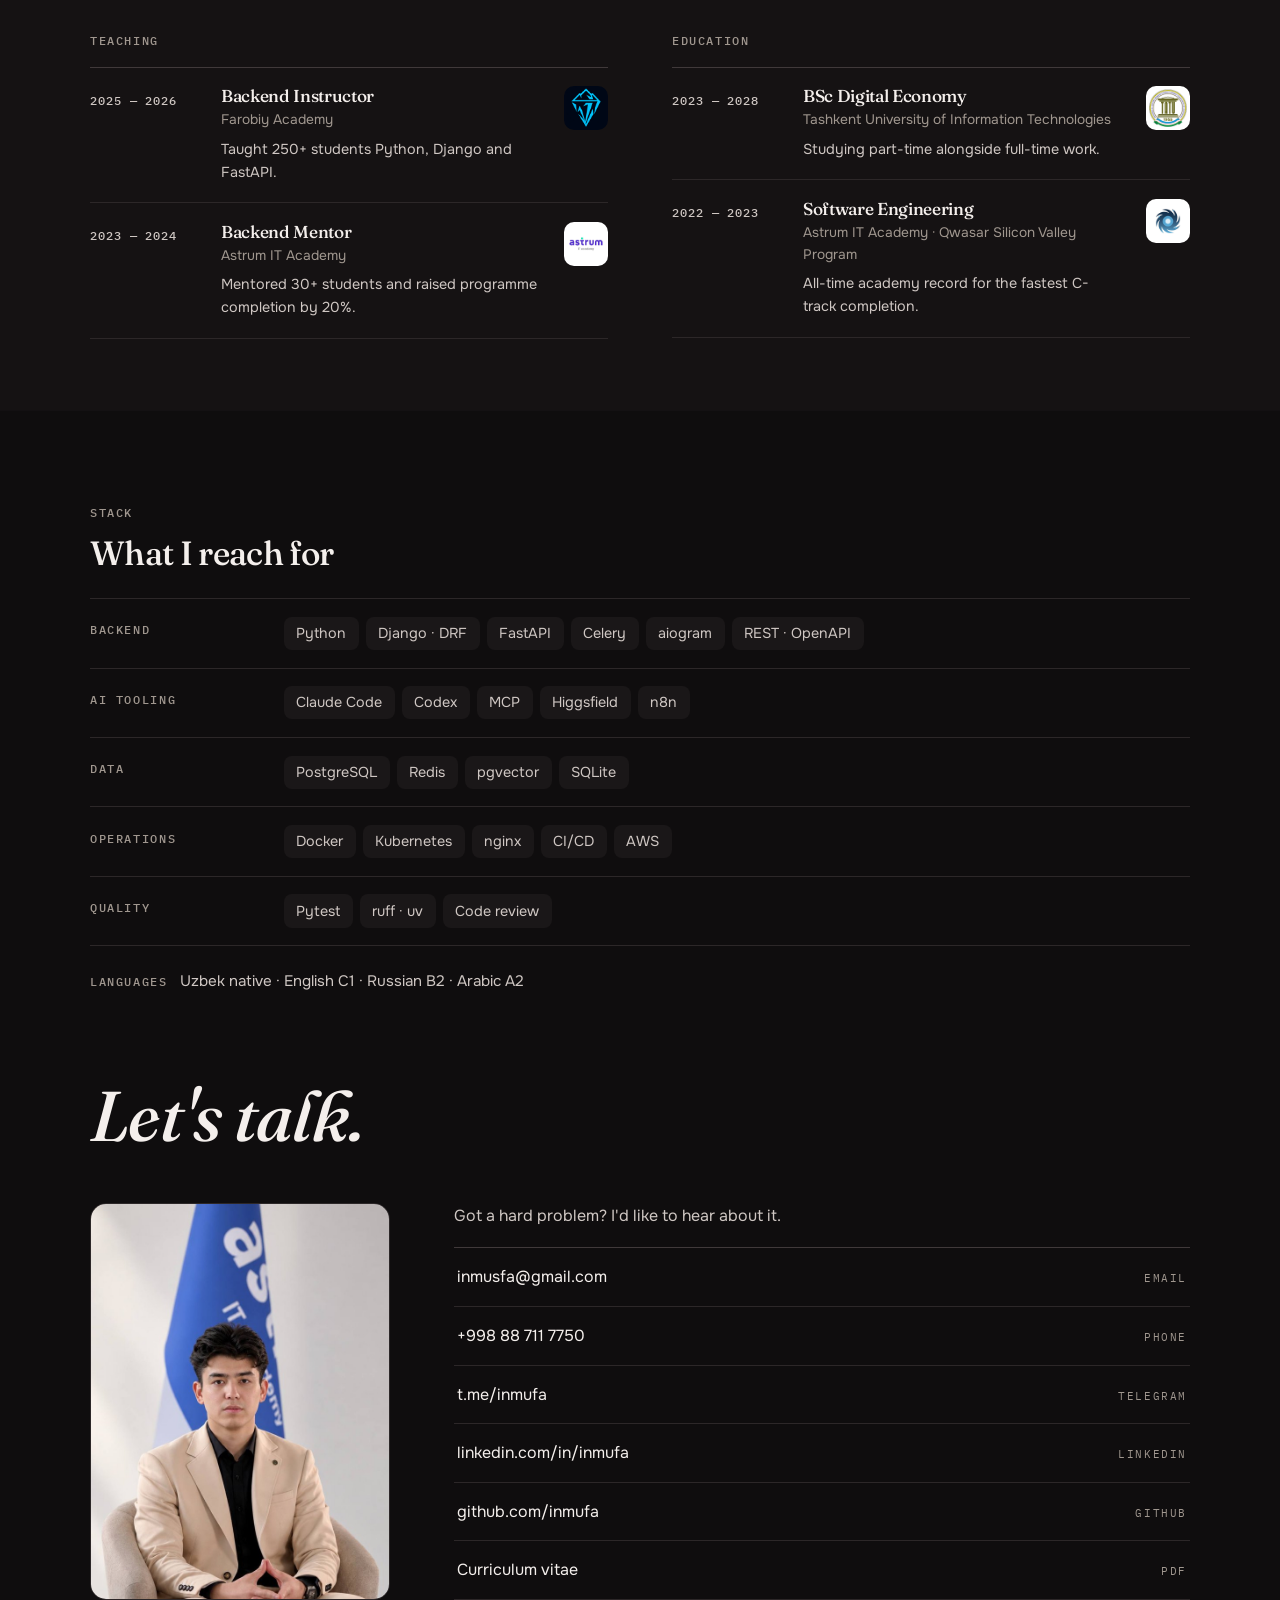
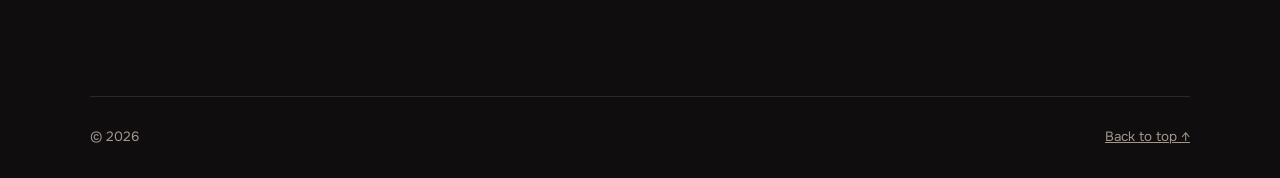
==== commit bd6c573e: "feat: Kent Beck quote as hero title, plainer contact note" ====
--- a/index.html
+++ b/index.html
@@ -26,7 +26,7 @@
 <link rel="preconnect" href="https://fonts.googleapis.com">
 <link rel="preconnect" href="https://fonts.gstatic.com" crossorigin>
 <link rel="stylesheet" href="https://fonts.googleapis.com/css2?family=Fraunces:ital,opsz,wght@0,9..144,400;0,9..144,500;0,9..144,600;1,9..144,400;1,9..144,500&family=Onest:wght@400;500;600;700&family=IBM+Plex+Mono:wght@400;500&display=swap">
-<link rel="stylesheet" href="styles/main.css?v=13">
+<link rel="stylesheet" href="styles/main.css?v=14">
 
 <script type="application/ld+json">
 {
@@ -71,10 +71,12 @@
     <div class="hero__main">
       <div>
         <p class="label hero__eyebrow">Python backend engineer — Tashkent</p>
-        <h1 class="hero__title" aria-label="Python backends, from schema to production.">
-          <span class="line"><span class="mask"><span style="--i:0">Python</span></span> <span class="mask"><span style="--i:1">backends,</span></span></span>
-          <span class="line"><span class="mask"><span style="--i:2">from</span></span> <span class="mask"><span style="--i:3">schema</span></span> <span class="mask"><span style="--i:4">to</span></span> <span class="mask"><span style="--i:5"><em>production.</em></span></span></span>
+        <h1 class="hero__title" aria-label="Make it work, make it right, make it fast.">
+          <span class="line"><span class="mask"><span style="--i:0">Make</span></span> <span class="mask"><span style="--i:1">it</span></span> <span class="mask"><span style="--i:2">work,</span></span></span>
+          <span class="line"><span class="mask"><span style="--i:3">make</span></span> <span class="mask"><span style="--i:4">it</span></span> <span class="mask"><span style="--i:5">right,</span></span></span>
+          <span class="line"><span class="mask"><span style="--i:6">make</span></span> <span class="mask"><span style="--i:7">it</span></span> <span class="mask"><span style="--i:8"><em>fast.</em></span></span></span>
         </h1>
+        <p class="label hero__cite">— Kent Beck</p>
       </div>
       <div class="hero__foot">
         <p>
@@ -350,7 +352,7 @@
       <div class="contact__grid">
         <img class="contact__photo" src="assets/contact.jpg" alt="Inoyatullo Musayev seated in a beige suit in front of an Astrum IT Academy banner" width="720" height="900" loading="lazy">
         <div class="contact__side">
-          <p class="contact__note">I read everything that isn't a template.</p>
+          <p class="contact__note">Got a hard problem? I'd like to hear about it.</p>
           <ul class="links">
           <li><a href="mailto:inmusfa@gmail.com"><span>inmusfa@gmail.com</span><em>Email</em></a></li>
           <li><a href="tel:+998887117750"><span>+998 88 711 7750</span><em>Phone</em></a></li>
--- a/styles/main.css
+++ b/styles/main.css
@@ -236,6 +236,7 @@
 }
 .hero__title em { font-style: italic; color: var(--accent); }
 .hero__title .line { display: block; }
+.hero__cite { margin-top: 1rem; color: var(--muted); }
 .mask { display: inline-block; vertical-align: top; overflow: hidden; padding: 0 0.06em 0.1em 0; margin: 0 -0.06em -0.1em 0; }
 .mask > span { display: inline-block; transform: translateY(110%); animation: rise 0.8s var(--out) forwards; animation-delay: calc(var(--i, 0) * 0.1s); }
 @keyframes rise { to { transform: none; } }
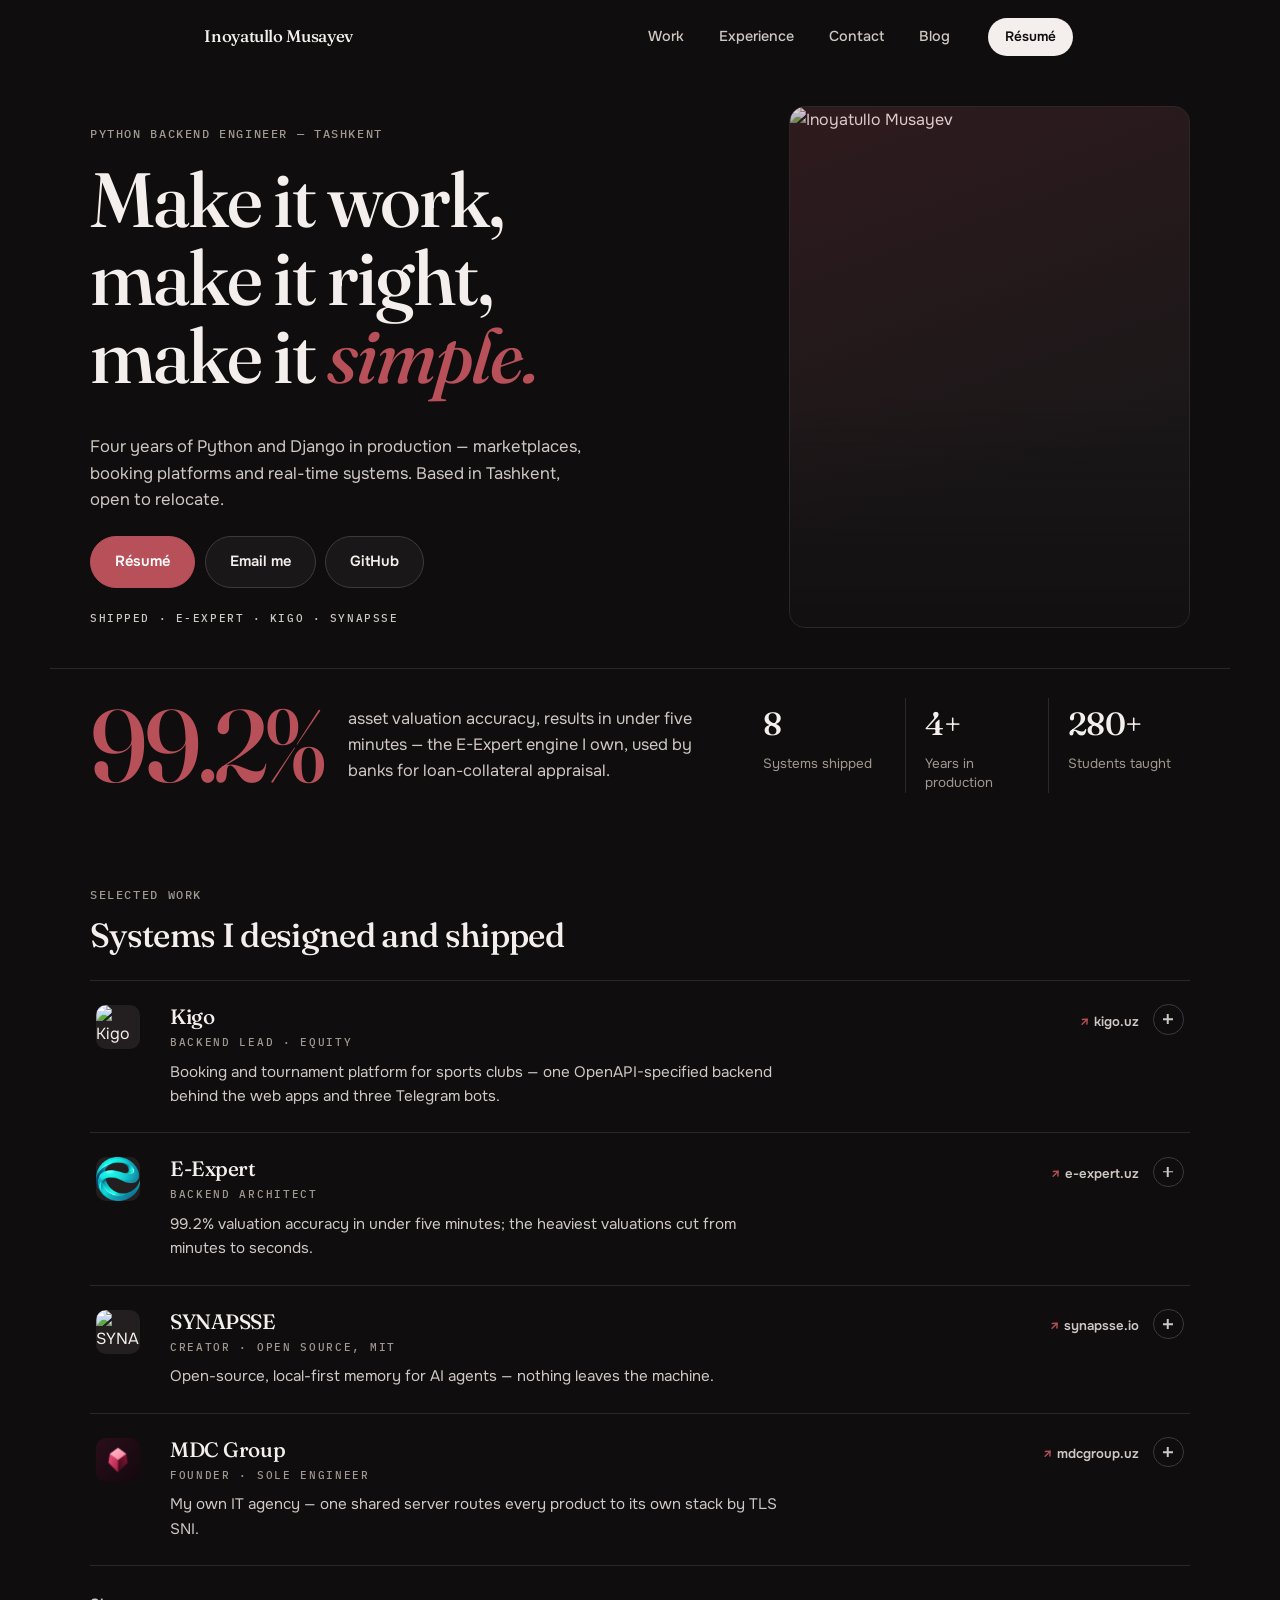
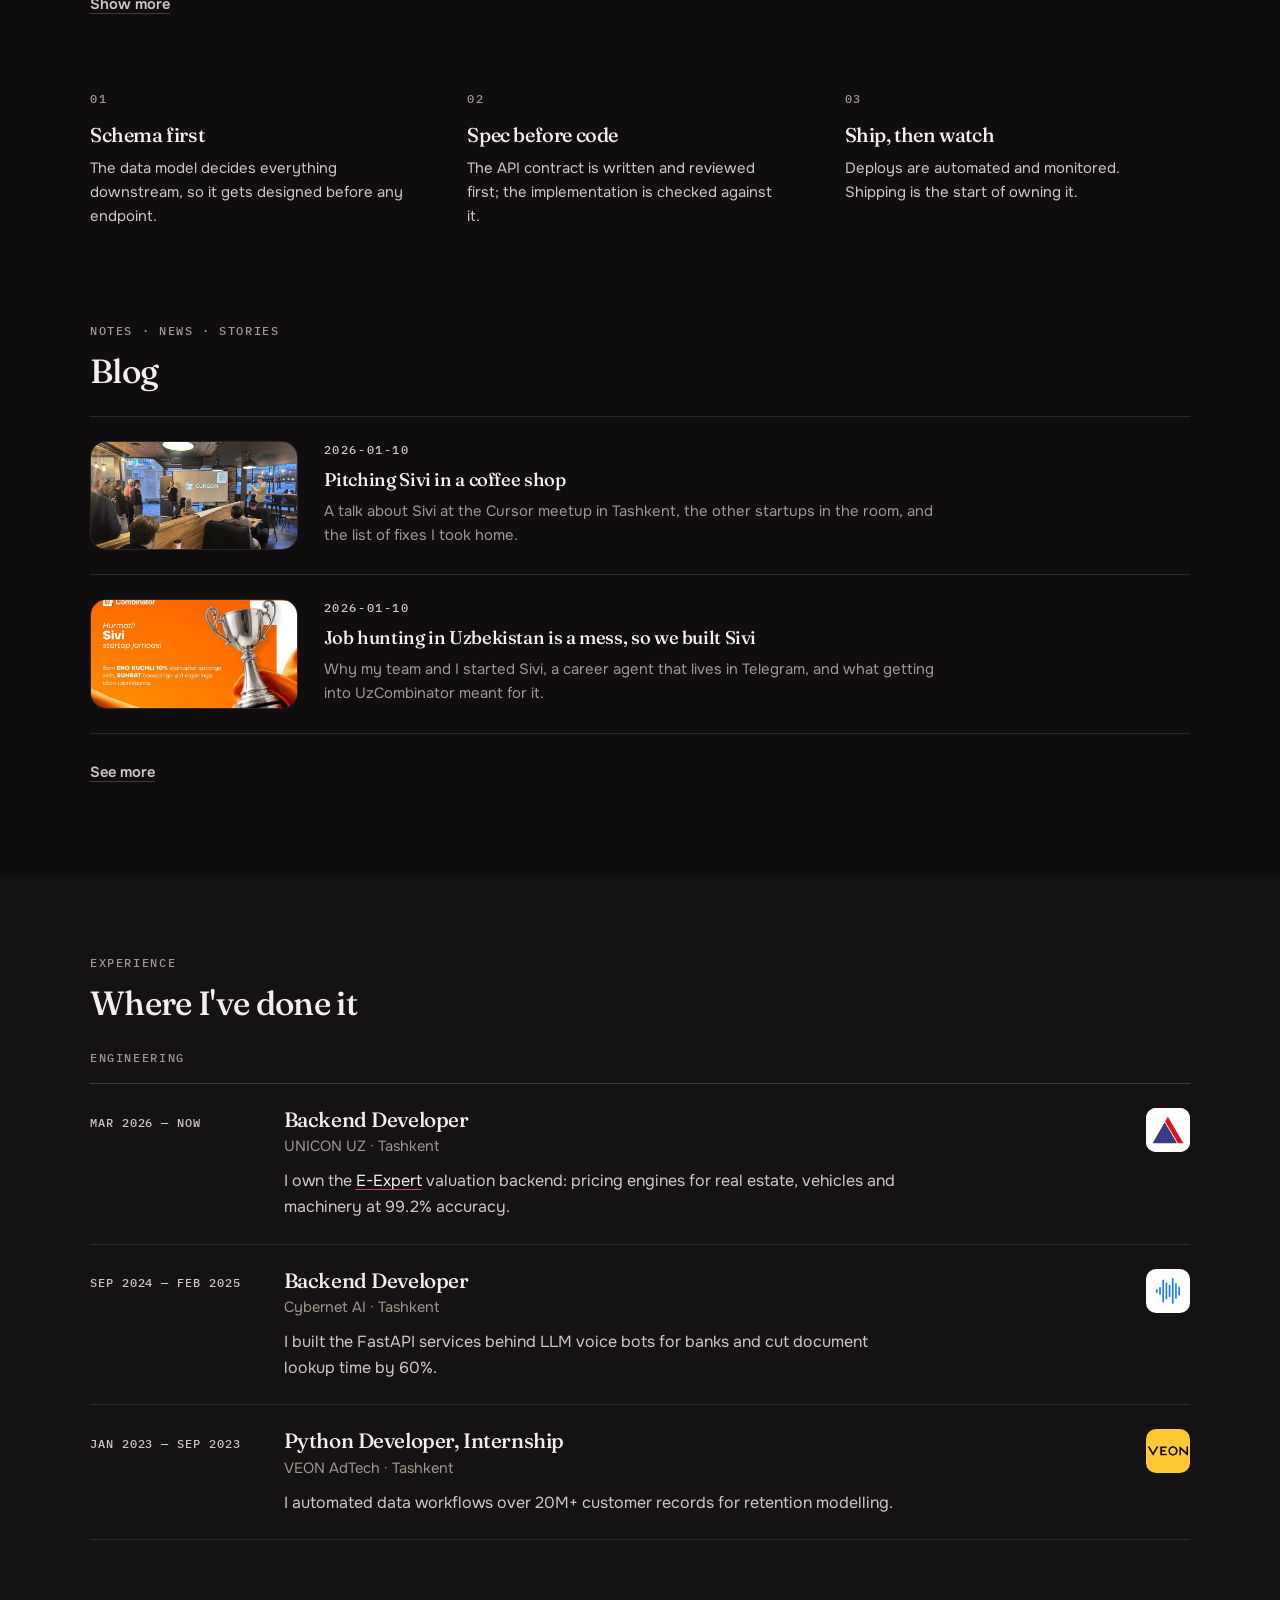
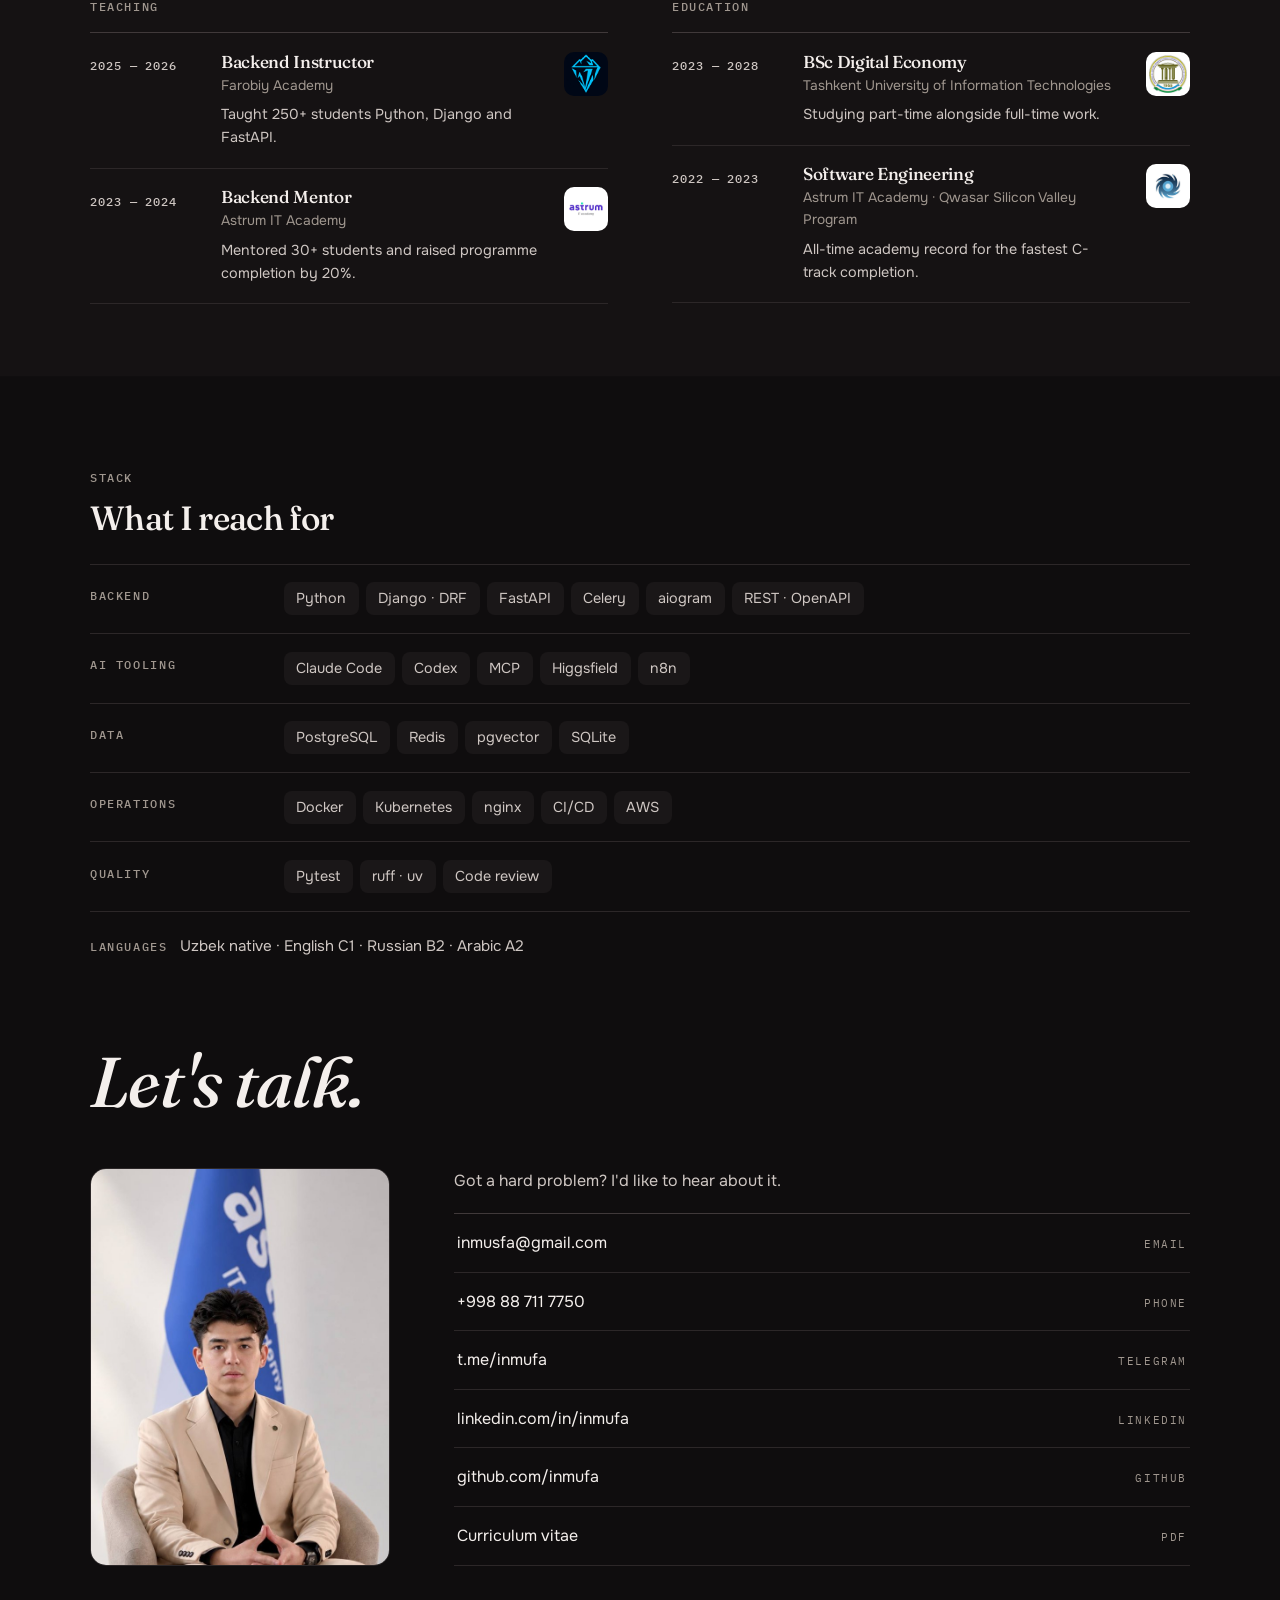
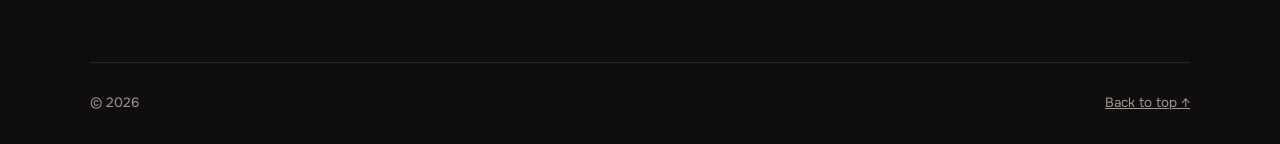
==== commit 5ad56899: "feat: hero title make it simple, drop quote credit" ====
--- a/index.html
+++ b/index.html
@@ -71,12 +71,11 @@
     <div class="hero__main">
       <div>
         <p class="label hero__eyebrow">Python backend engineer — Tashkent</p>
-        <h1 class="hero__title" aria-label="Make it work, make it right, make it fast.">
+        <h1 class="hero__title" aria-label="Make it work, make it right, make it simple.">
           <span class="line"><span class="mask"><span style="--i:0">Make</span></span> <span class="mask"><span style="--i:1">it</span></span> <span class="mask"><span style="--i:2">work,</span></span></span>
           <span class="line"><span class="mask"><span style="--i:3">make</span></span> <span class="mask"><span style="--i:4">it</span></span> <span class="mask"><span style="--i:5">right,</span></span></span>
-          <span class="line"><span class="mask"><span style="--i:6">make</span></span> <span class="mask"><span style="--i:7">it</span></span> <span class="mask"><span style="--i:8"><em>fast.</em></span></span></span>
+          <span class="line"><span class="mask"><span style="--i:6">make</span></span> <span class="mask"><span style="--i:7">it</span></span> <span class="mask"><span style="--i:8"><em>simple.</em></span></span></span>
         </h1>
-        <p class="label hero__cite">— Kent Beck</p>
       </div>
       <div class="hero__foot">
         <p>
--- a/styles/main.css
+++ b/styles/main.css
@@ -236,7 +236,6 @@
 }
 .hero__title em { font-style: italic; color: var(--accent); }
 .hero__title .line { display: block; }
-.hero__cite { margin-top: 1rem; color: var(--muted); }
 .mask { display: inline-block; vertical-align: top; overflow: hidden; padding: 0 0.06em 0.1em 0; margin: 0 -0.06em -0.1em 0; }
 .mask > span { display: inline-block; transform: translateY(110%); animation: rise 0.8s var(--out) forwards; animation-delay: calc(var(--i, 0) * 0.1s); }
 @keyframes rise { to { transform: none; } }
